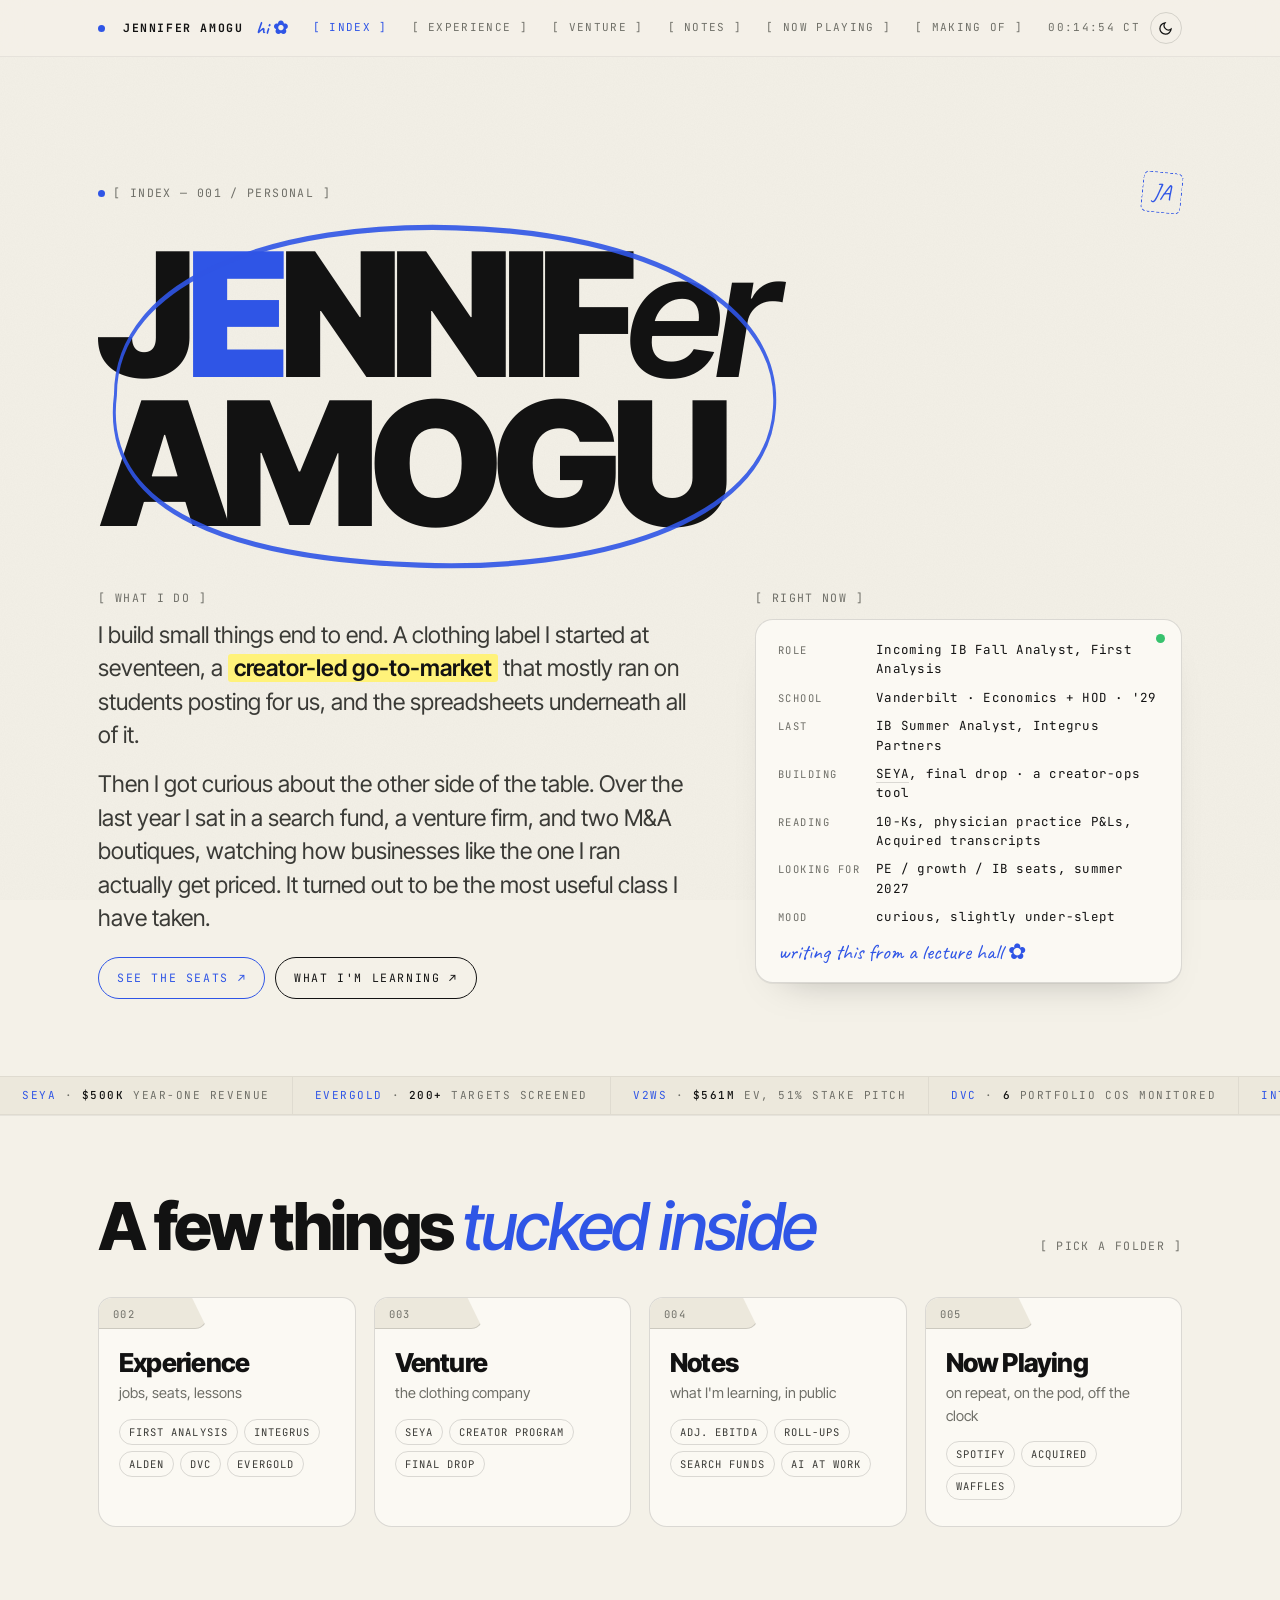
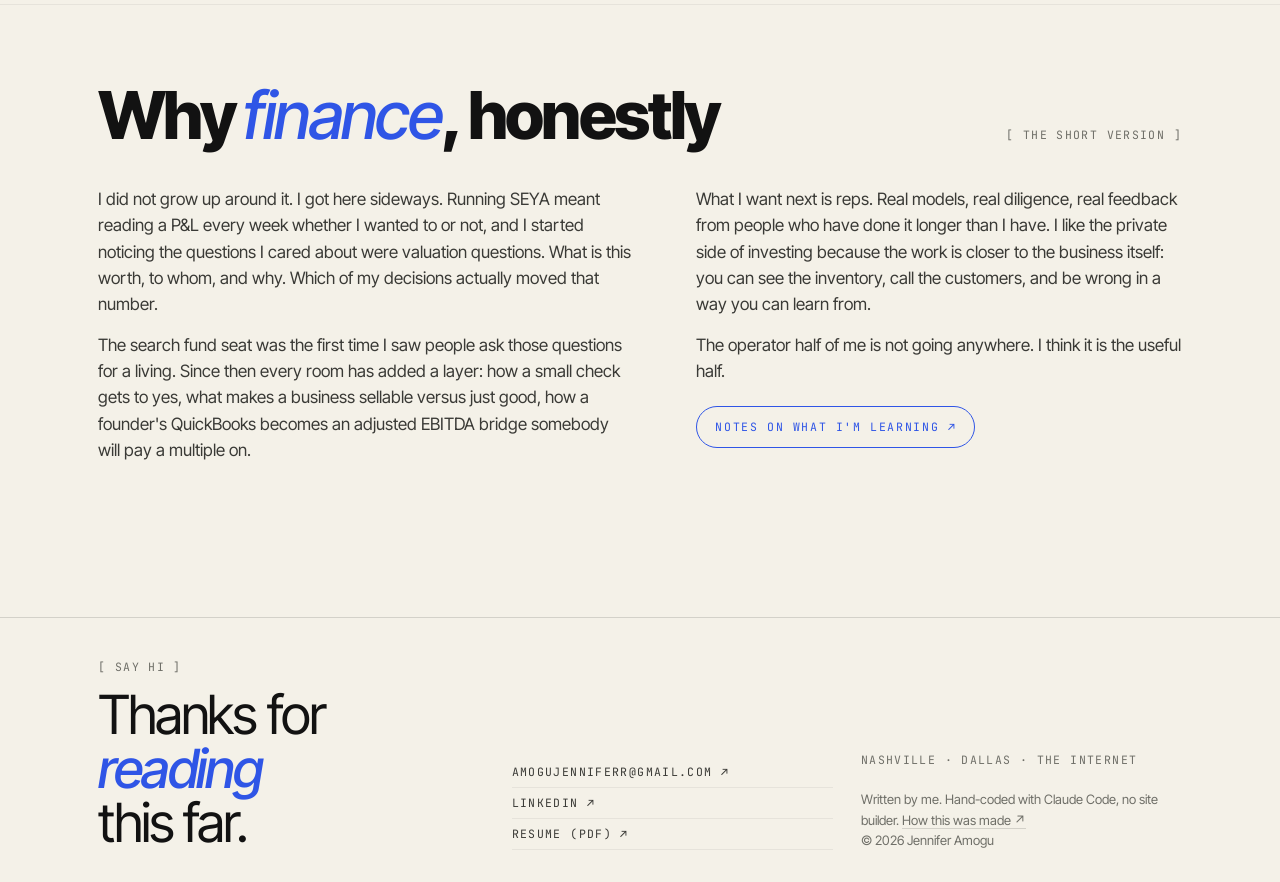
==== index.html @ cdc32b00 "v2: hand-coded rebuild of amogujennifer.com Replaces the Lovable build. Six pages, dark mode, timeli" ====
<!DOCTYPE html><html lang="en"><head>
<title>Jennifer Amogu</title>
<meta name="description" content="Jennifer Amogu. Econ at Vanderbilt, class of 2029. Co-founded a clothing brand at 17, then spent a year in the rooms where companies get priced: a search fund, a VC, two M&A boutiques. Incoming IB fall analyst at First Analysis.">
<meta property="og:title" content="Jennifer Amogu">
<meta property="og:description" content="Operator first, investor in training. Vanderbilt '29.">
<meta charset="utf-8">
<meta name="viewport" content="width=device-width, initial-scale=1">
<link rel="icon" href="data:image/svg+xml,<svg xmlns='http://www.w3.org/2000/svg' viewBox='0 0 64 64'><rect width='64' height='64' rx='14' fill='%232f55e6'/><text x='50%' y='58%' dominant-baseline='middle' text-anchor='middle' font-family='Inter Tight,Arial' font-weight='800' font-size='30' fill='%23f4f1e8'>JA</text></svg>">
<meta name="author" content="Jennifer Amogu">
<meta property="og:type" content="website">
<meta property="og:image" content="https://amogujennifer.com/assets/img/og.jpg">
<meta name="twitter:card" content="summary_large_image">
<link rel="stylesheet" href="/styles.css">
<script>try{var t=localStorage.getItem('ja-theme');if(t)document.documentElement.setAttribute('data-theme',t);}catch(e){}</script>
</head><body>
<header class="nav"><div class="wrap">
  <a class="brand" href="/"><span class="dot"></span>Jennifer Amogu <span class="hand">hi ✿</span></a>
  <nav class="links">
    <a href="/">[ index ]</a>
    <a href="/experience.html">[ experience ]</a>
    <a href="/venture.html">[ venture ]</a>
    <a href="/notes.html">[ notes ]</a>
    <a href="/now.html">[ now playing ]</a>
    <a href="/colophon.html">[ making of ]</a>
  </nav>
  <div class="nav-right">
    <span class="clock" aria-live="off">00:00:00 CT</span>
    <button class="theme" aria-label="Toggle dark mode" title="Toggle dark mode"><svg viewBox="0 0 24 24" fill="none" stroke="currentColor" stroke-width="2" stroke-linecap="round"><path d="M21 12.8A9 9 0 1 1 11.2 3a7 7 0 0 0 9.8 9.8z"/></svg></button>
  </div>
</div></header>
<main>
<section class="hero"><div class="wrap">
  <div class="index">
    <span class="mono"><span class="dot"></span>[ index — 001 / personal ]</span>
    <span class="stamp">JA</span>
  </div>
  <h1 class="name">
    J<span class="blue">E</span>NNIF<em>er</em><br>AMOGU
    <svg viewBox="0 0 1000 300" preserveAspectRatio="none" aria-hidden="true"><path d="M60,150 C60,60 280,18 520,22 C780,26 960,80 950,160 C940,250 700,285 470,280 C220,275 40,240 60,150 Z"/></svg>
  </h1>

  <div class="lede">
    <div>
      <span class="mono label">[ what I do ]</span>
      <p>I build small things end to end. A clothing label I started at seventeen, a <mark>creator-led go-to-market</mark> that mostly ran on students posting for us, and the spreadsheets underneath all of it.</p>
      <p>Then I got curious about the other side of the table. Over the last year I sat in a search fund, a venture firm, and two M&A boutiques, watching how businesses like the one I ran actually get priced. It turned out to be the most useful class I have taken.</p>
      <div class="row">
        <a class="btn b" href="/experience.html">See the seats ↗</a>
        <a class="btn" href="/notes.html">What I'm learning ↗</a>
      </div>
    </div>
    <div>
      <span class="mono label">[ right now ]</span>
      <div class="status">
        <dl>
          <dt>role</dt><dd>Incoming IB Fall Analyst, First Analysis</dd>
          <dt>school</dt><dd>Vanderbilt · Economics + HOD · '29</dd>
          <dt>last</dt><dd>IB Summer Analyst, Integrus Partners</dd>
          <dt>building</dt><dd><a href="/venture.html">SEYA</a>, final drop · a creator-ops tool</dd>
          <dt>reading</dt><dd>10-Ks, physician practice P&amp;Ls, Acquired transcripts</dd>
          <dt>looking for</dt><dd>PE / growth / IB seats, summer 2027</dd>
          <dt>mood</dt><dd>curious, slightly under-slept</dd>
        </dl>
        <span class="hand">writing this from a lecture hall ✿</span>
      </div>
    </div>
  </div>
</div></section>

<div class="ticker" aria-hidden="true"><div class="ticker__track">
  <span><i>SEYA</i> · <b>$500K</b> year-one revenue</span>
  <span><i>EverGold</i> · <b>200+</b> targets screened</span>
  <span><i>V2WS</i> · <b>$561M</b> EV, 51% stake pitch</span>
  <span><i>DVC</i> · <b>6</b> portfolio cos monitored</span>
  <span><i>Integrus</i> · adj. <b>EBITDA</b> bridge, physician practice</span>
  <span><i>Alden</i> · <b>30–40</b> buyers mapped</span>
  <span><i>Vanderbilt</i> · <b>3.9</b> GPA</span>
  <span><i>Wall Street Prep</i> · DCF / LBO / M&amp;A / Comps</span>
  <span><i>AI workflows</i> · <b>15 hrs</b> a week back</span>
</div></div>

<section class="block"><div class="wrap">
  <div class="block__head rv">
    <h2 class="h2">A few things <em>tucked inside</em></h2>
    <span class="mono">[ pick a folder ]</span>
  </div>
  <div class="folders">
    <a class="folder rv" href="/experience.html"><span class="num">002</span><h3>Experience</h3><div class="sub">jobs, seats, lessons</div><ul><li>First Analysis</li><li>Integrus</li><li>Alden</li><li>DVC</li><li>EverGold</li></ul></a>
    <a class="folder rv" href="/venture.html"><span class="num">003</span><h3>Venture</h3><div class="sub">the clothing company</div><ul><li>SEYA</li><li>creator program</li><li>final drop</li></ul></a>
    <a class="folder rv" href="/notes.html"><span class="num">004</span><h3>Notes</h3><div class="sub">what I'm learning, in public</div><ul><li>adj. EBITDA</li><li>roll-ups</li><li>search funds</li><li>AI at work</li></ul></a>
    <a class="folder rv" href="/now.html"><span class="num">005</span><h3>Now Playing</h3><div class="sub">on repeat, on the pod, off the clock</div><ul><li>Spotify</li><li>Acquired</li><li>waffles</li></ul></a>
  </div>
</div></section>

<section class="block"><div class="wrap">
  <div class="block__head rv">
    <h2 class="h2">Why <em>finance</em>, honestly</h2>
    <span class="mono">[ the short version ]</span>
  </div>
  <div class="split rv">
    <div>
      <p>I did not grow up around it. I got here sideways. Running SEYA meant reading a P&amp;L every week whether I wanted to or not, and I started noticing the questions I cared about were valuation questions. What is this worth, to whom, and why. Which of my decisions actually moved that number.</p>
      <p>The search fund seat was the first time I saw people ask those questions for a living. Since then every room has added a layer: how a small check gets to yes, what makes a business sellable versus just good, how a founder's QuickBooks becomes an adjusted EBITDA bridge somebody will pay a multiple on.</p>
    </div>
    <div>
      <p>What I want next is reps. Real models, real diligence, real feedback from people who have done it longer than I have. I like the private side of investing because the work is closer to the business itself: you can see the inventory, call the customers, and be wrong in a way you can learn from.</p>
      <p>The operator half of me is not going anywhere. I think it is the useful half.</p>
      <div class="row"><a class="btn b" href="/notes.html">Notes on what I'm learning ↗</a></div>
    </div>
  </div>
</div></section>
</main>
<footer><div class="wrap">
  <div>
    <span class="mono label">[ say hi ]</span>
    <div class="foot-big">Thanks for <em>reading</em><br>this far.</div>
  </div>
  <div class="foot-links">
    <a href="mailto:amogujenniferr@gmail.com">amogujenniferr@gmail.com ↗</a>
    <a href="https://www.linkedin.com/in/amogujennifer/" target="_blank" rel="noopener">LinkedIn ↗</a>
    <a href="/assets/Jennifer-Amogu-Resume.pdf" target="_blank" rel="noopener">Resume (PDF) ↗</a>
  </div>
  <div class="foot-note">
    <span class="mono">Nashville · Dallas · the internet</span><br><br>
    Written by me. Hand-coded with Claude Code, no site builder. <a href="/colophon.html" style="border-bottom:1px solid var(--line)">How this was made ↗</a><br>
    © <span id="yr">2026</span> Jennifer Amogu
  </div>
</div></footer>
<script src="/main.js"></script>
</body></html>
---- styles.css ----
/* amogujennifer.com — hand-built, no framework */
@import url('https://fonts.googleapis.com/css2?family=Inter+Tight:ital,wght@0,400;0,500;0,600;0,700;0,800;0,900;1,400;1,600&family=JetBrains+Mono:wght@400;500;700&family=Caveat:wght@500;700&display=swap');

:root{
  --bg:#f4f1e8; --bg-2:#ece8dc; --card:#fbf9f3;
  --ink:#121212; --ink-2:#3a3a36; --muted:#6f6f68;
  --line:rgba(18,18,18,.14); --line-2:rgba(18,18,18,.06);
  --blue:#2f55e6; --blue-soft:rgba(47,85,230,.12);
  --hl:#fff27a; --pink:#f6b8c8; --yellow:#f3c34a;
  --sans:"Inter Tight",ui-sans-serif,system-ui,sans-serif;
  --mono:"JetBrains Mono",ui-monospace,SFMono-Regular,Menlo,monospace;
  --hand:"Caveat","Shadows Into Light",cursive;
  --r:18px; --max:1180px; --gutter:clamp(18px,4vw,48px);
}
:root[data-theme="dark"]{
  --bg:#0e0e10; --bg-2:#141417; --card:#17171b;
  --ink:#f1eee5; --ink-2:#cfcbc0; --muted:#8f8f88;
  --line:rgba(241,238,229,.16); --line-2:rgba(241,238,229,.07);
  --blue:#7a93ff; --blue-soft:rgba(122,147,255,.16);
  --hl:#5b5320;
}
*{box-sizing:border-box}
html{scroll-behavior:smooth}
body{margin:0;background:var(--bg);color:var(--ink);font-family:var(--sans);font-size:17px;line-height:1.55;-webkit-font-smoothing:antialiased;transition:background .35s,color .35s}
::selection{background:var(--hl);color:#121212}
a{color:inherit;text-decoration:none}
img{max-width:100%;display:block}
h1,h2,h3{margin:0;font-weight:800;letter-spacing:-.03em;line-height:1}
p{margin:0}
.mono{font-family:var(--mono);font-size:11.5px;letter-spacing:.12em;text-transform:uppercase;color:var(--muted)}
.hand{font-family:var(--hand);font-size:1.5rem;color:var(--blue);letter-spacing:0;text-transform:none;line-height:1}
.dot{display:inline-block;width:7px;height:7px;border-radius:50%;background:var(--blue);margin-right:8px;vertical-align:middle}
.wrap{max-width:var(--max);margin:0 auto;padding-inline:var(--gutter)}

/* grain */
body::before{content:"";position:fixed;inset:0;pointer-events:none;z-index:0;opacity:.35;mix-blend-mode:multiply;
  background-image:url("data:image/svg+xml;utf8,<svg xmlns='http://www.w3.org/2000/svg' width='160' height='160'><filter id='n'><feTurbulence type='fractalNoise' baseFrequency='.9' numOctaves='2' stitchTiles='stitch'/><feColorMatrix values='0 0 0 0 0 0 0 0 0 0 0 0 0 0 0 0 0 0 .06 0'/></filter><rect width='100%' height='100%' filter='url(%23n)'/></svg>")}
:root[data-theme="dark"] body::before{mix-blend-mode:screen;opacity:.25}
main,header,footer{position:relative;z-index:1}

/* nav */
.nav{position:sticky;top:0;z-index:50;background:color-mix(in srgb,var(--bg) 82%,transparent);backdrop-filter:blur(10px);border-bottom:1px solid var(--line-2)}
.nav .wrap{display:flex;align-items:center;justify-content:space-between;height:56px;gap:12px}
.brand{white-space:nowrap;display:flex;align-items:center;gap:10px;font-family:var(--mono);font-size:11.5px;font-weight:700;letter-spacing:.14em;text-transform:uppercase}
.brand .hand{font-size:1.15rem;margin-left:2px}
.links{display:flex;gap:4px;flex-wrap:wrap;justify-content:center}
.links a{font-family:var(--mono);font-size:11px;letter-spacing:.12em;text-transform:uppercase;color:var(--muted);padding:8px 10px;border-radius:8px;transition:color .2s,background .2s}
.links a:hover{color:var(--ink);background:var(--line-2)}
.links a[aria-current="page"]{color:var(--blue)}
.nav-right{display:flex;align-items:center;gap:10px}
.clock{font-family:var(--mono);font-size:11px;letter-spacing:.12em;color:var(--muted);white-space:nowrap}
.theme{appearance:none;border:1px solid var(--line);background:transparent;color:var(--ink);width:32px;height:32px;border-radius:50%;cursor:pointer;display:grid;place-items:center;transition:transform .3s,background .2s}
.theme:hover{background:var(--line-2);transform:rotate(-20deg)}
.theme svg{width:15px;height:15px}
@media(max-width:760px){.clock{display:none}.links a{padding:8px 7px;font-size:10px}}
@media(max-width:560px){.nav .wrap{height:auto;flex-wrap:wrap;padding-block:8px}.links{order:3;width:100%;justify-content:flex-start}}

/* ticker */
.ticker{border-block:1px solid var(--line-2);overflow:hidden;background:var(--bg-2);white-space:nowrap}
.ticker__track{display:inline-flex;gap:0;animation:tick 48s linear infinite;will-change:transform}
.ticker:hover .ticker__track{animation-play-state:paused}
.ticker span{font-family:var(--mono);font-size:11px;letter-spacing:.14em;text-transform:uppercase;color:var(--muted);padding:10px 22px;border-right:1px solid var(--line-2)}
.ticker b{color:var(--ink);font-weight:500}
.ticker i{font-style:normal;color:var(--blue)}
@keyframes tick{to{transform:translateX(-50%)}}

/* hero */
.hero{padding-block:clamp(56px,9vw,120px) clamp(40px,6vw,80px)}
.hero .index{display:flex;align-items:center;justify-content:space-between;margin-bottom:28px}
.stamp{font-family:var(--hand);font-size:1.4rem;color:var(--blue);border:1.5px dashed var(--blue);border-radius:6px;padding:2px 10px;transform:rotate(6deg);display:inline-block}
.name{font-size:clamp(66px,13.5vw,176px);font-weight:900;letter-spacing:-.055em;line-height:.86;text-transform:uppercase;position:relative;display:inline-block}
.name em{font-style:italic;font-weight:600;letter-spacing:-.04em;text-transform:none}
.name .blue{color:var(--blue)}
.name svg{position:absolute;inset:-14% -6% -18% -4%;width:110%;height:132%;pointer-events:none;overflow:visible}
.name svg path{fill:none;stroke:var(--blue);stroke-width:4;stroke-linecap:round;stroke-dasharray:2400;stroke-dashoffset:2400;animation:draw 1.6s cubic-bezier(.6,0,.2,1) .35s forwards;opacity:.9}
@keyframes draw{to{stroke-dashoffset:0}}
.lede{margin-top:clamp(28px,4vw,52px);display:grid;grid-template-columns:1.25fr .9fr;gap:clamp(28px,5vw,72px);align-items:start}
.lede p{font-size:clamp(18px,2vw,23px);line-height:1.45;color:var(--ink-2);max-width:60ch}
.lede p+p{margin-top:16px}
mark{background:var(--hl);color:#121212;padding:0 .25em;border-radius:3px;font-weight:600}
:root[data-theme="dark"] mark{color:var(--ink)}
.label{display:block;margin-bottom:12px}
@media(max-width:820px){.lede{grid-template-columns:1fr}}

/* status card */
.status{background:var(--card);border:1px solid var(--line);border-radius:var(--r);padding:20px 22px;box-shadow:0 1px 0 var(--line-2),0 20px 40px -30px rgba(0,0,0,.35);position:relative}
.status::before{content:"";position:absolute;top:14px;right:16px;width:9px;height:9px;border-radius:50%;background:#37c26d;box-shadow:0 0 0 0 rgba(55,194,109,.6);animation:pulse 2.2s infinite}
@keyframes pulse{70%{box-shadow:0 0 0 10px rgba(55,194,109,0)}100%{box-shadow:0 0 0 0 rgba(55,194,109,0)}}
.status dl{margin:0;display:grid;grid-template-columns:auto 1fr;gap:9px 16px;font-family:var(--mono);font-size:12.5px;letter-spacing:.02em}
.status dt{color:var(--muted);text-transform:uppercase;font-size:10.5px;letter-spacing:.14em;padding-top:2px}
.status dd{margin:0;color:var(--ink)}
.status dd a{border-bottom:1px solid var(--line);transition:border-color .2s}
.status dd a:hover{border-color:var(--blue);color:var(--blue)}
.status .hand{display:block;margin-top:14px;font-size:1.35rem;color:var(--blue)}

/* sections */
section.block{padding-block:clamp(40px,6vw,84px);border-top:1px solid var(--line-2)}
.block__head{display:flex;align-items:baseline;justify-content:space-between;gap:20px;margin-bottom:clamp(22px,3vw,40px);flex-wrap:wrap}
.h2{font-size:clamp(34px,5.4vw,66px);letter-spacing:-.04em}
.h2 em{font-style:italic;font-weight:500;color:var(--blue)}

/* folders */
.folders{display:grid;grid-template-columns:repeat(auto-fit,minmax(230px,1fr));gap:18px}
.folder{position:relative;display:block;background:var(--card);border:1px solid var(--line);border-radius:14px 14px var(--r) var(--r);padding:44px 20px 20px;min-height:230px;transition:transform .35s cubic-bezier(.2,.8,.2,1),box-shadow .35s,border-color .25s;overflow:hidden}
.folder::before{content:"";position:absolute;top:0;left:0;height:30px;width:42%;background:var(--bg-2);border-bottom:1px solid var(--line);border-right:1px solid var(--line);border-radius:12px 12px 12px 0;clip-path:polygon(0 0,86% 0,100% 100%,0 100%)}
.folder::after{content:"[ open ↗ ]";position:absolute;right:16px;bottom:16px;font-family:var(--mono);font-size:10.5px;letter-spacing:.14em;text-transform:uppercase;color:var(--blue);opacity:0;transform:translateY(6px);transition:.3s}
.folder:hover{transform:translateY(-6px) rotate(-.6deg);box-shadow:0 30px 50px -30px rgba(0,0,0,.45);border-color:var(--blue)}
.folder:hover::after{opacity:1;transform:none}
.folder h3{font-size:26px;letter-spacing:-.03em;margin:8px 0 6px}
.folder .sub{color:var(--muted);font-size:14.5px}
.folder ul{list-style:none;padding:0;margin:14px 0 0;display:flex;flex-wrap:wrap;gap:6px}
.folder li{font-family:var(--mono);font-size:10.5px;letter-spacing:.1em;text-transform:uppercase;border:1px solid var(--line);border-radius:999px;padding:4px 9px;color:var(--ink-2)}
.folder .num{position:absolute;top:8px;left:14px;font-family:var(--mono);font-size:10.5px;letter-spacing:.14em;color:var(--muted)}

/* page heads */
.page-head{padding-block:clamp(48px,7vw,96px) clamp(28px,4vw,56px)}
.page-head .h1{font-size:clamp(56px,10vw,132px);letter-spacing:-.05em;line-height:.9}
.page-head .h1 em{font-style:italic;font-weight:500;color:var(--blue)}
.page-head .intro{margin-top:24px;font-size:clamp(17px,1.7vw,21px);color:var(--ink-2);max-width:66ch;line-height:1.5}

/* timeline */
.tl{display:grid;grid-template-columns:150px 1fr;gap:0 clamp(20px,4vw,56px)}
.tl__year{font-family:var(--mono);font-size:11px;letter-spacing:.14em;text-transform:uppercase;color:var(--muted);padding-top:6px;position:sticky;top:72px;align-self:start;height:fit-content}
.tl__year b{display:block;font-size:30px;font-family:var(--sans);letter-spacing:-.04em;color:var(--ink);font-weight:800;line-height:1;margin-bottom:6px}
.seat{border-top:1px solid var(--line);padding:30px 0 36px;display:grid;grid-template-columns:1.5fr .8fr;gap:24px clamp(24px,4vw,56px)}
.seat:last-child{border-bottom:1px solid var(--line)}
.seat__k{font-family:var(--mono);font-size:10.5px;letter-spacing:.14em;text-transform:uppercase;color:var(--muted);margin-bottom:10px;display:flex;gap:14px;align-items:center}
.seat__k i{font-style:normal;color:var(--blue)}
.seat h3{font-size:clamp(26px,3vw,38px);letter-spacing:-.035em}
.seat .role{color:var(--muted);font-size:15px;margin:6px 0 16px}
.seat p{color:var(--ink-2);font-size:16.5px;max-width:58ch}
.seat p+p{margin-top:12px}
.seat .pull{margin-top:18px;padding-left:16px;border-left:3px solid var(--blue);font-style:italic;color:var(--ink);font-size:17px;max-width:52ch}
.meta{display:grid;grid-template-columns:auto 1fr;gap:8px 14px;font-family:var(--mono);font-size:11.5px;letter-spacing:.06em;align-content:start;padding-top:6px}
.meta dt{color:var(--muted);text-transform:uppercase;font-size:10.5px;letter-spacing:.14em}
.meta dd{margin:0;color:var(--ink);text-transform:uppercase}
.meta dd.b{color:var(--blue)}
@media(max-width:820px){.tl{grid-template-columns:1fr}.tl__year{position:static;margin-top:28px}.seat{grid-template-columns:1fr}.meta{padding-top:0}}

/* stats */
.stats{display:grid;grid-template-columns:repeat(auto-fit,minmax(150px,1fr));gap:18px}
.stat{border-top:2px solid var(--ink);padding-top:12px}
.stat b{display:block;font-size:clamp(40px,5vw,60px);font-weight:800;letter-spacing:-.05em;line-height:1;font-variant-numeric:tabular-nums}
.stat span{display:block;margin-top:6px}

/* venture */
.split{display:grid;grid-template-columns:1.1fr 1fr;gap:clamp(28px,5vw,72px);align-items:start}
.split p{color:var(--ink-2);font-size:17px}
.split p+p{margin-top:14px}
@media(max-width:820px){.split{grid-template-columns:1fr}}
.gallery{display:grid;grid-template-columns:repeat(12,1fr);gap:14px;margin-top:clamp(24px,4vw,48px)}
.gallery figure{margin:0;position:relative;overflow:hidden;border-radius:14px;background:var(--bg-2)}
.gallery img{width:100%;height:100%;object-fit:cover;transition:transform .8s cubic-bezier(.2,.8,.2,1);aspect-ratio:3/2}
.gallery figure:hover img{transform:scale(1.04)}
.gallery figcaption{position:absolute;left:12px;bottom:10px;font-family:var(--mono);font-size:10.5px;letter-spacing:.12em;text-transform:uppercase;color:#fff;background:rgba(0,0,0,.45);padding:4px 8px;border-radius:6px;backdrop-filter:blur(4px)}
.g-a{grid-column:span 7}.g-b{grid-column:span 5}.g-c{grid-column:span 5}.g-d{grid-column:span 7}
.g-b img,.g-c img{aspect-ratio:4/3}
@media(max-width:700px){.gallery figure{grid-column:span 12}}
.lessons{display:grid;grid-template-columns:repeat(auto-fit,minmax(240px,1fr));gap:18px}
.lesson{background:var(--card);border:1px solid var(--line);border-radius:var(--r);padding:22px}
.lesson .mono{margin-bottom:12px;display:block}
.lesson h3{font-size:22px;letter-spacing:-.03em;margin-bottom:8px}
.lesson p{color:var(--ink-2);font-size:15.5px}
.callout{background:var(--ink);color:var(--bg);border-radius:var(--r);padding:clamp(24px,4vw,44px);display:grid;grid-template-columns:1fr 1.4fr;gap:24px;align-items:center}
:root[data-theme="dark"] .callout{background:var(--card);color:var(--ink);border:1px solid var(--line)}
.callout .mono{color:inherit;opacity:.6}
.callout h3{font-size:clamp(26px,3.4vw,40px);letter-spacing:-.035em}
.callout p{opacity:.85;font-size:16.5px}
@media(max-width:700px){.callout{grid-template-columns:1fr}}

/* notes */
.notes{display:grid;gap:0;border-top:1px solid var(--line)}
.note{display:grid;grid-template-columns:120px 1fr;gap:20px clamp(20px,4vw,56px);padding:34px 0;border-bottom:1px solid var(--line)}
.note .when{font-family:var(--mono);font-size:11px;letter-spacing:.14em;text-transform:uppercase;color:var(--muted);padding-top:8px}
.note h3{font-size:clamp(24px,3vw,34px);letter-spacing:-.035em;margin-bottom:12px;max-width:26ch}
.note p{color:var(--ink-2);font-size:16.5px;max-width:64ch}
.note p+p{margin-top:12px}
.note .tag{display:inline-block;margin-top:14px;font-family:var(--mono);font-size:10.5px;letter-spacing:.14em;text-transform:uppercase;color:var(--blue)}
@media(max-width:700px){.note{grid-template-columns:1fr;gap:8px}}
.shelf{display:grid;grid-template-columns:repeat(auto-fit,minmax(200px,1fr));gap:14px}
.shelf a{display:block;background:var(--card);border:1px solid var(--line);border-radius:14px;padding:16px 18px;transition:transform .3s,border-color .2s}
.shelf a:hover{transform:translateY(-3px);border-color:var(--blue)}
.shelf b{display:block;font-size:17px;letter-spacing:-.02em}
.shelf span{display:block;color:var(--muted);font-size:13.5px;margin-top:4px}

/* now */
.now{display:grid;grid-template-columns:1.2fr .8fr;gap:clamp(24px,4vw,56px);align-items:start}
.spot{border-radius:14px;overflow:hidden;border:1px solid var(--line);background:#111}
.spot iframe{display:block;width:100%;height:420px;border:0}
.pods{list-style:none;margin:0;padding:0}
.pods li{display:flex;align-items:center;gap:14px;padding:14px 0;border-top:1px solid var(--line)}
.pods li:last-child{border-bottom:1px solid var(--line)}
.pods .n{font-family:var(--mono);font-size:11px;color:var(--muted)}
.pods b{font-size:19px;letter-spacing:-.02em;flex:1;font-weight:700}
.pods a{font-family:var(--mono);font-size:10.5px;letter-spacing:.14em;text-transform:uppercase;color:var(--blue)}
.pods a:hover{text-decoration:underline}
.pods small{display:block;color:var(--muted);font-size:13px;font-weight:400}
@media(max-width:820px){.now{grid-template-columns:1fr}}
.chips{display:flex;flex-wrap:wrap;gap:8px}
.chips span{font-family:var(--mono);font-size:11px;letter-spacing:.1em;text-transform:uppercase;border:1px solid var(--line);border-radius:999px;padding:7px 12px;background:var(--card);transition:.2s;cursor:default}
.chips span:hover{border-color:var(--blue);color:var(--blue);transform:rotate(-1.5deg)}

/* colophon */
.prose{max-width:66ch}
.prose p{color:var(--ink-2);font-size:17.5px;line-height:1.6}
.prose p+p{margin-top:16px}
.prose h3{font-size:24px;letter-spacing:-.03em;margin:36px 0 12px}
.prose ul{padding-left:18px;color:var(--ink-2);margin:12px 0}
.prose li+li{margin-top:6px}
.kv{display:grid;grid-template-columns:repeat(auto-fit,minmax(180px,1fr));gap:14px;margin-top:32px}
.kv div{border-top:1px solid var(--line);padding-top:10px}
.kv b{display:block;font-size:15px;letter-spacing:-.01em;margin-top:4px}

/* footer */
footer{border-top:1px solid var(--line);margin-top:clamp(40px,6vw,90px);padding-block:40px 32px}
footer .wrap{display:grid;grid-template-columns:1.2fr 1fr 1fr;gap:28px;align-items:end}
.foot-big{font-size:clamp(30px,4.5vw,54px);letter-spacing:-.04em;line-height:1}
.foot-big em{font-style:italic;font-weight:500;color:var(--blue)}
.foot-links a{display:block;font-family:var(--mono);font-size:11.5px;letter-spacing:.12em;text-transform:uppercase;color:var(--ink-2);padding:6px 0;border-bottom:1px solid var(--line-2);transition:.2s}
.foot-links a:hover{color:var(--blue);padding-left:6px}
.foot-note{color:var(--muted);font-size:13px}
@media(max-width:760px){footer .wrap{grid-template-columns:1fr}}

/* reveal */
.rv{opacity:0;transform:translateY(18px);transition:opacity .7s ease,transform .7s cubic-bezier(.2,.8,.2,1)}
.rv.in{opacity:1;transform:none}
@media(prefers-reduced-motion:reduce){.rv{opacity:1;transform:none;transition:none}.name svg path{animation:none;stroke-dashoffset:0}.ticker__track{animation:none}}

/* misc */
.btn{display:inline-flex;align-items:center;gap:8px;font-family:var(--mono);font-size:11.5px;letter-spacing:.14em;text-transform:uppercase;border:1px solid var(--ink);border-radius:999px;padding:11px 18px;color:var(--ink);transition:.25s;background:transparent}
.btn:hover{background:var(--ink);color:var(--bg)}
.btn.b{border-color:var(--blue);color:var(--blue)}
.btn.b:hover{background:var(--blue);color:#fff}
.row{display:flex;gap:10px;flex-wrap:wrap;margin-top:22px}
.scribble{position:absolute;pointer-events:none;color:var(--blue);opacity:.7}
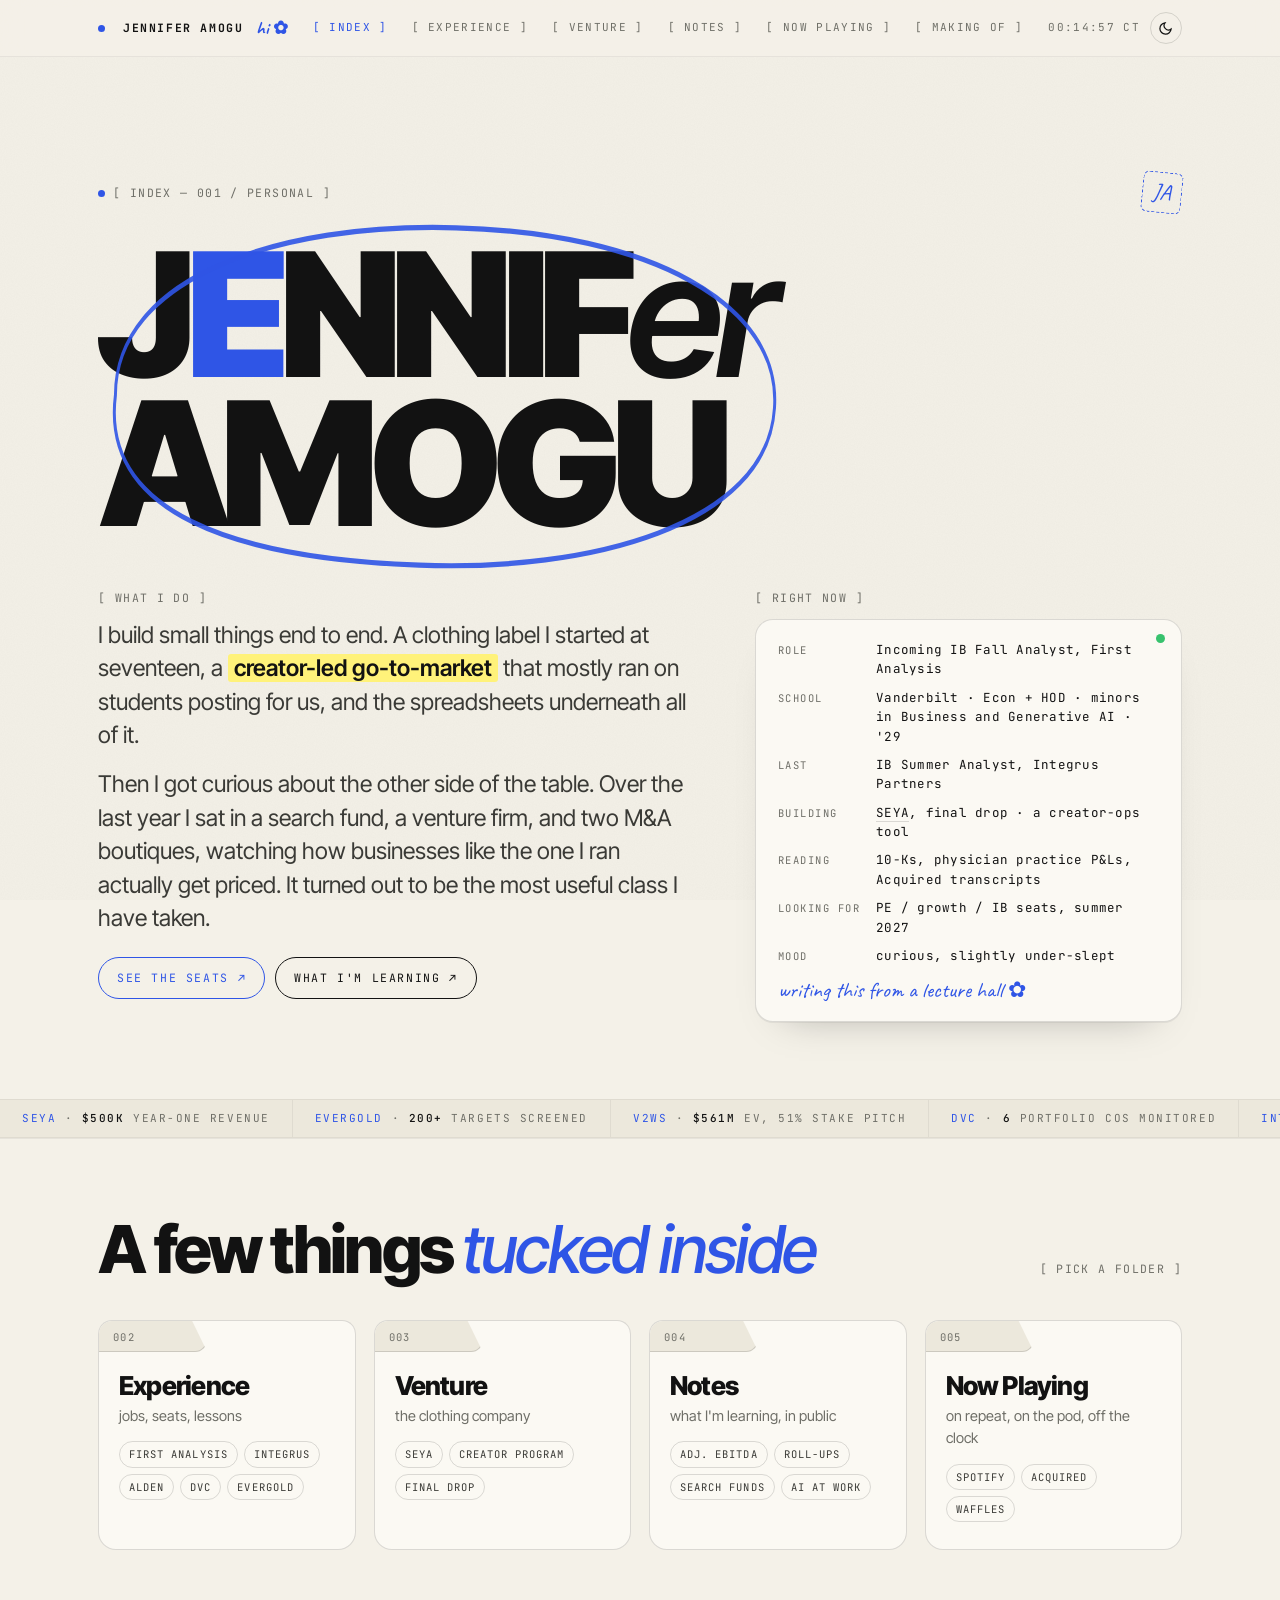
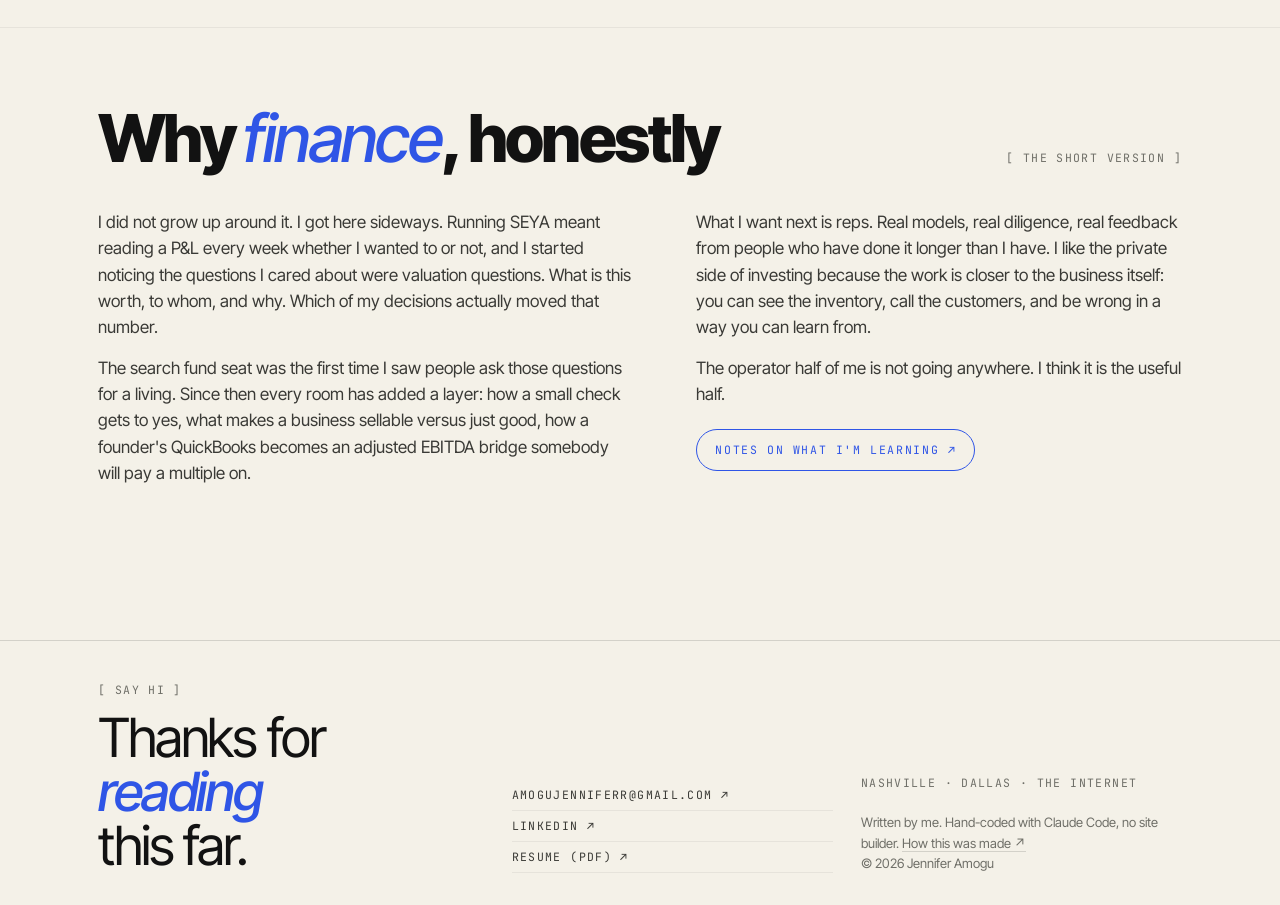
==== commit 4bf51b0a: "Add Business and Generative AI minors Co-Authored-By: Claude Fable 5.1 <noreply@anthropic.com>" ====
--- a/index.html
+++ b/index.html
@@ -54,7 +54,7 @@
       <div class="status">
         <dl>
           <dt>role</dt><dd>Incoming IB Fall Analyst, First Analysis</dd>
-          <dt>school</dt><dd>Vanderbilt · Economics + HOD · '29</dd>
+          <dt>school</dt><dd>Vanderbilt · Econ + HOD · minors in Business and Generative AI · '29</dd>
           <dt>last</dt><dd>IB Summer Analyst, Integrus Partners</dd>
           <dt>building</dt><dd><a href="/venture.html">SEYA</a>, final drop · a creator-ops tool</dd>
           <dt>reading</dt><dd>10-Ks, physician practice P&amp;Ls, Acquired transcripts</dd>
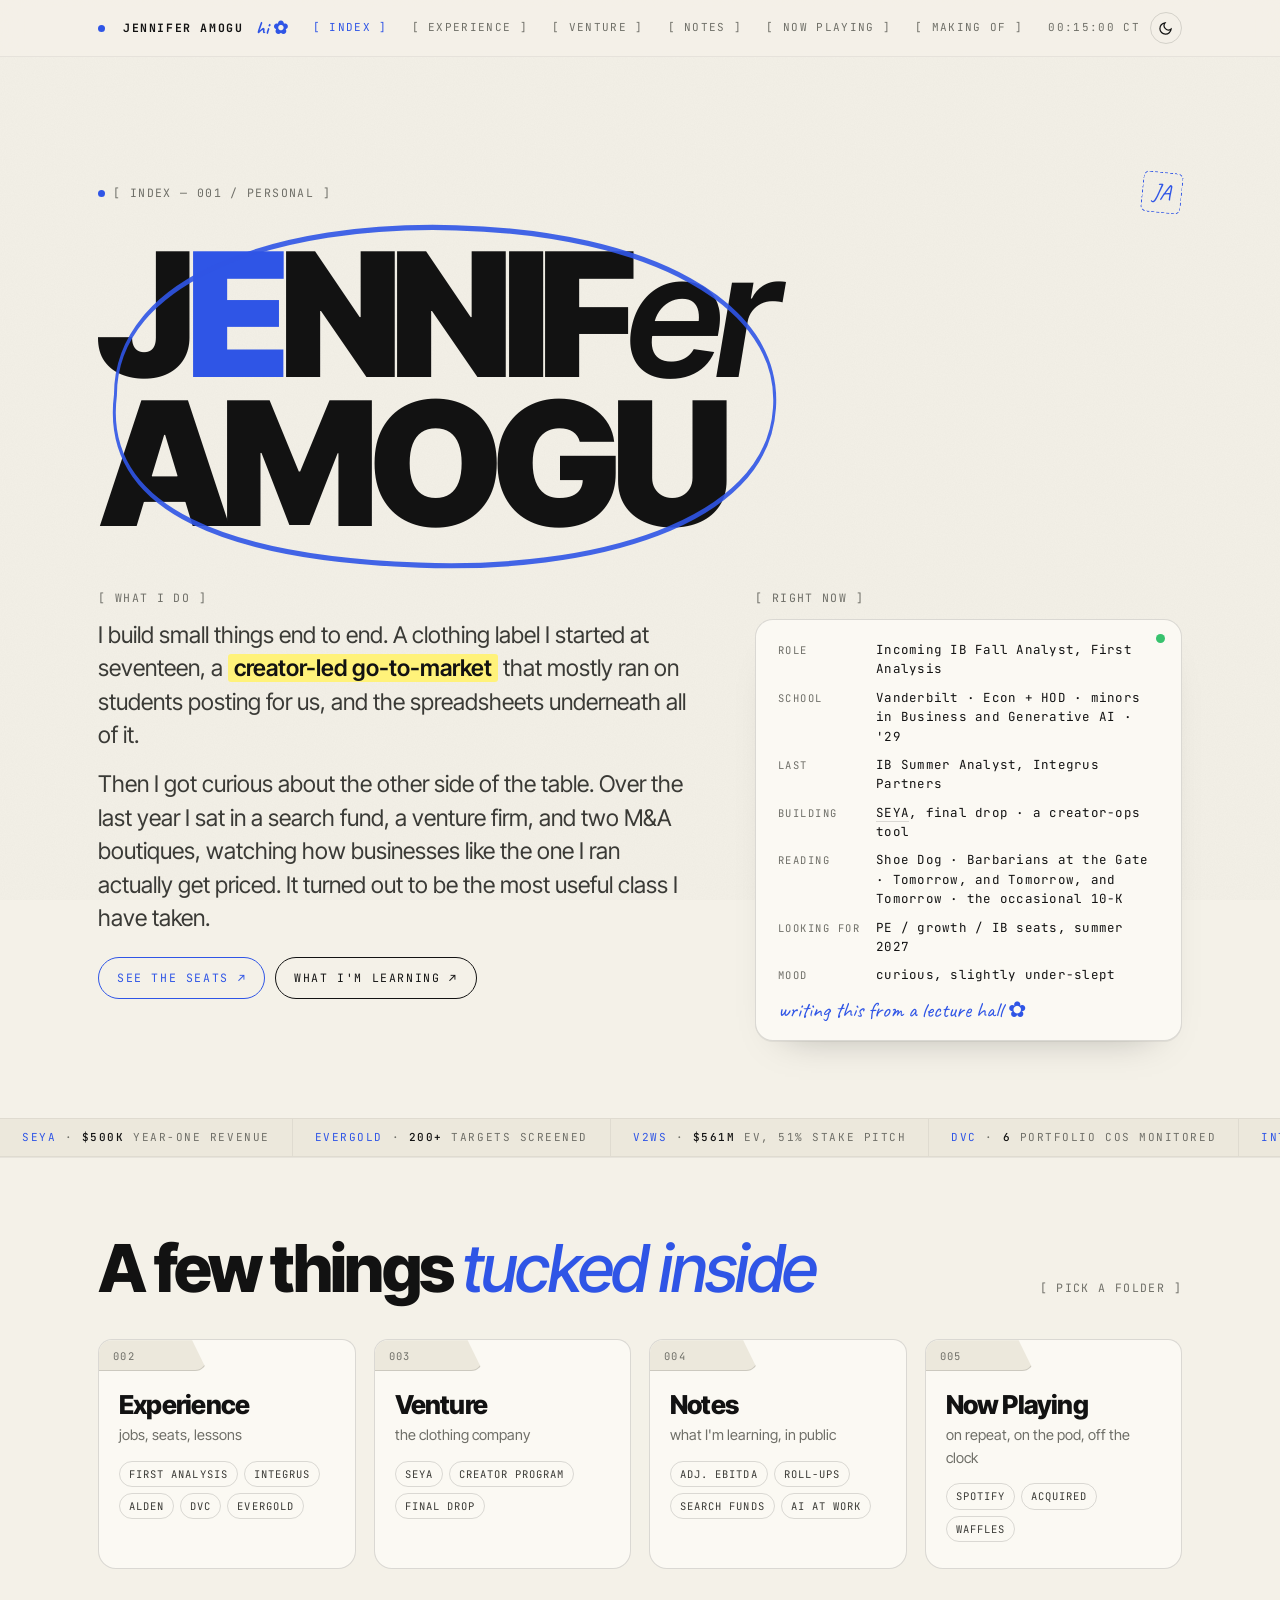
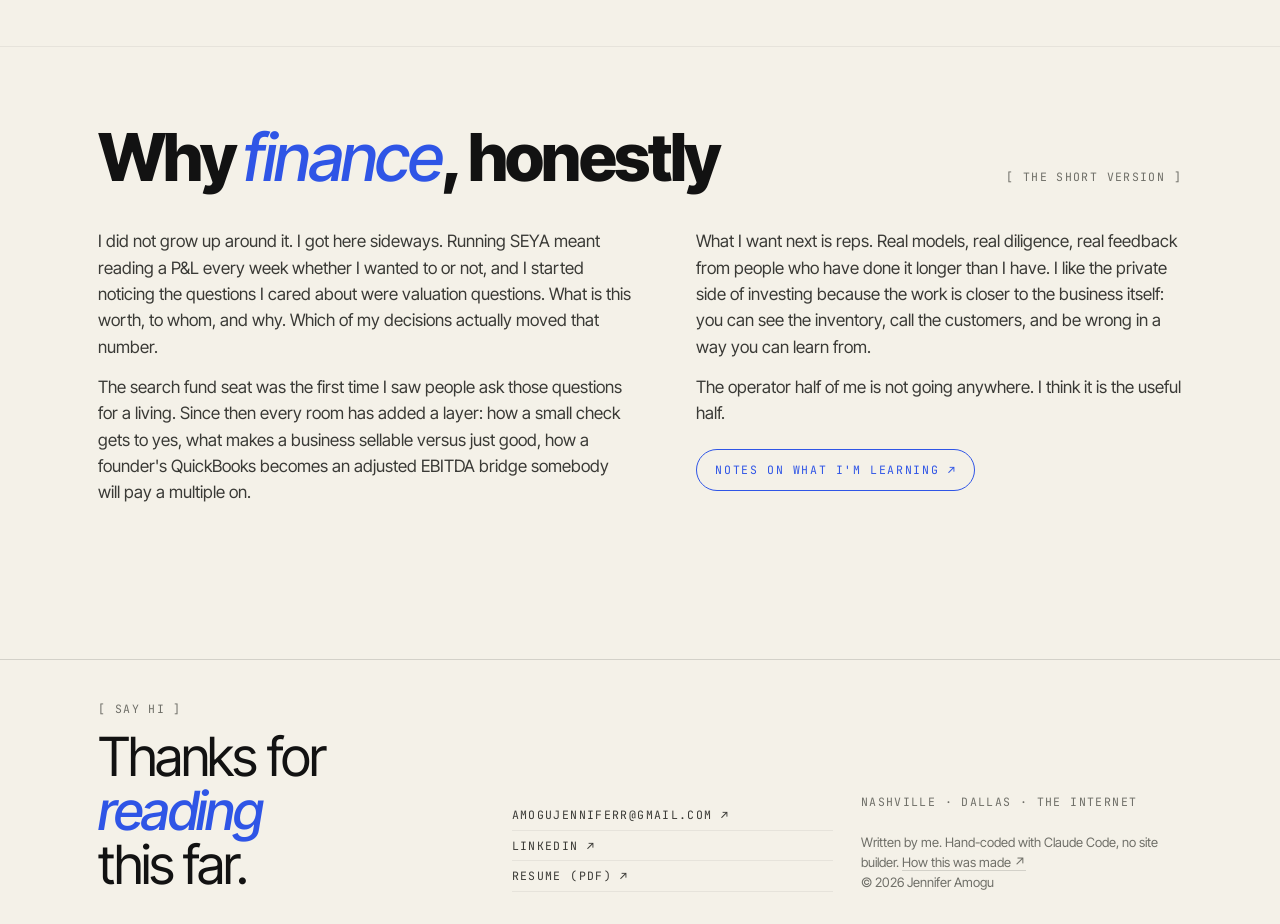
==== commit 9c524578: "Add books to reading line and shelf Co-Authored-By: Claude Fable 5.1 <noreply@anthropic.com>" ====
--- a/index.html
+++ b/index.html
@@ -57,7 +57,7 @@
           <dt>school</dt><dd>Vanderbilt · Econ + HOD · minors in Business and Generative AI · '29</dd>
           <dt>last</dt><dd>IB Summer Analyst, Integrus Partners</dd>
           <dt>building</dt><dd><a href="/venture.html">SEYA</a>, final drop · a creator-ops tool</dd>
-          <dt>reading</dt><dd>10-Ks, physician practice P&amp;Ls, Acquired transcripts</dd>
+          <dt>reading</dt><dd>Shoe Dog · Barbarians at the Gate · Tomorrow, and Tomorrow, and Tomorrow · the occasional 10-K</dd>
           <dt>looking for</dt><dd>PE / growth / IB seats, summer 2027</dd>
           <dt>mood</dt><dd>curious, slightly under-slept</dd>
         </dl>
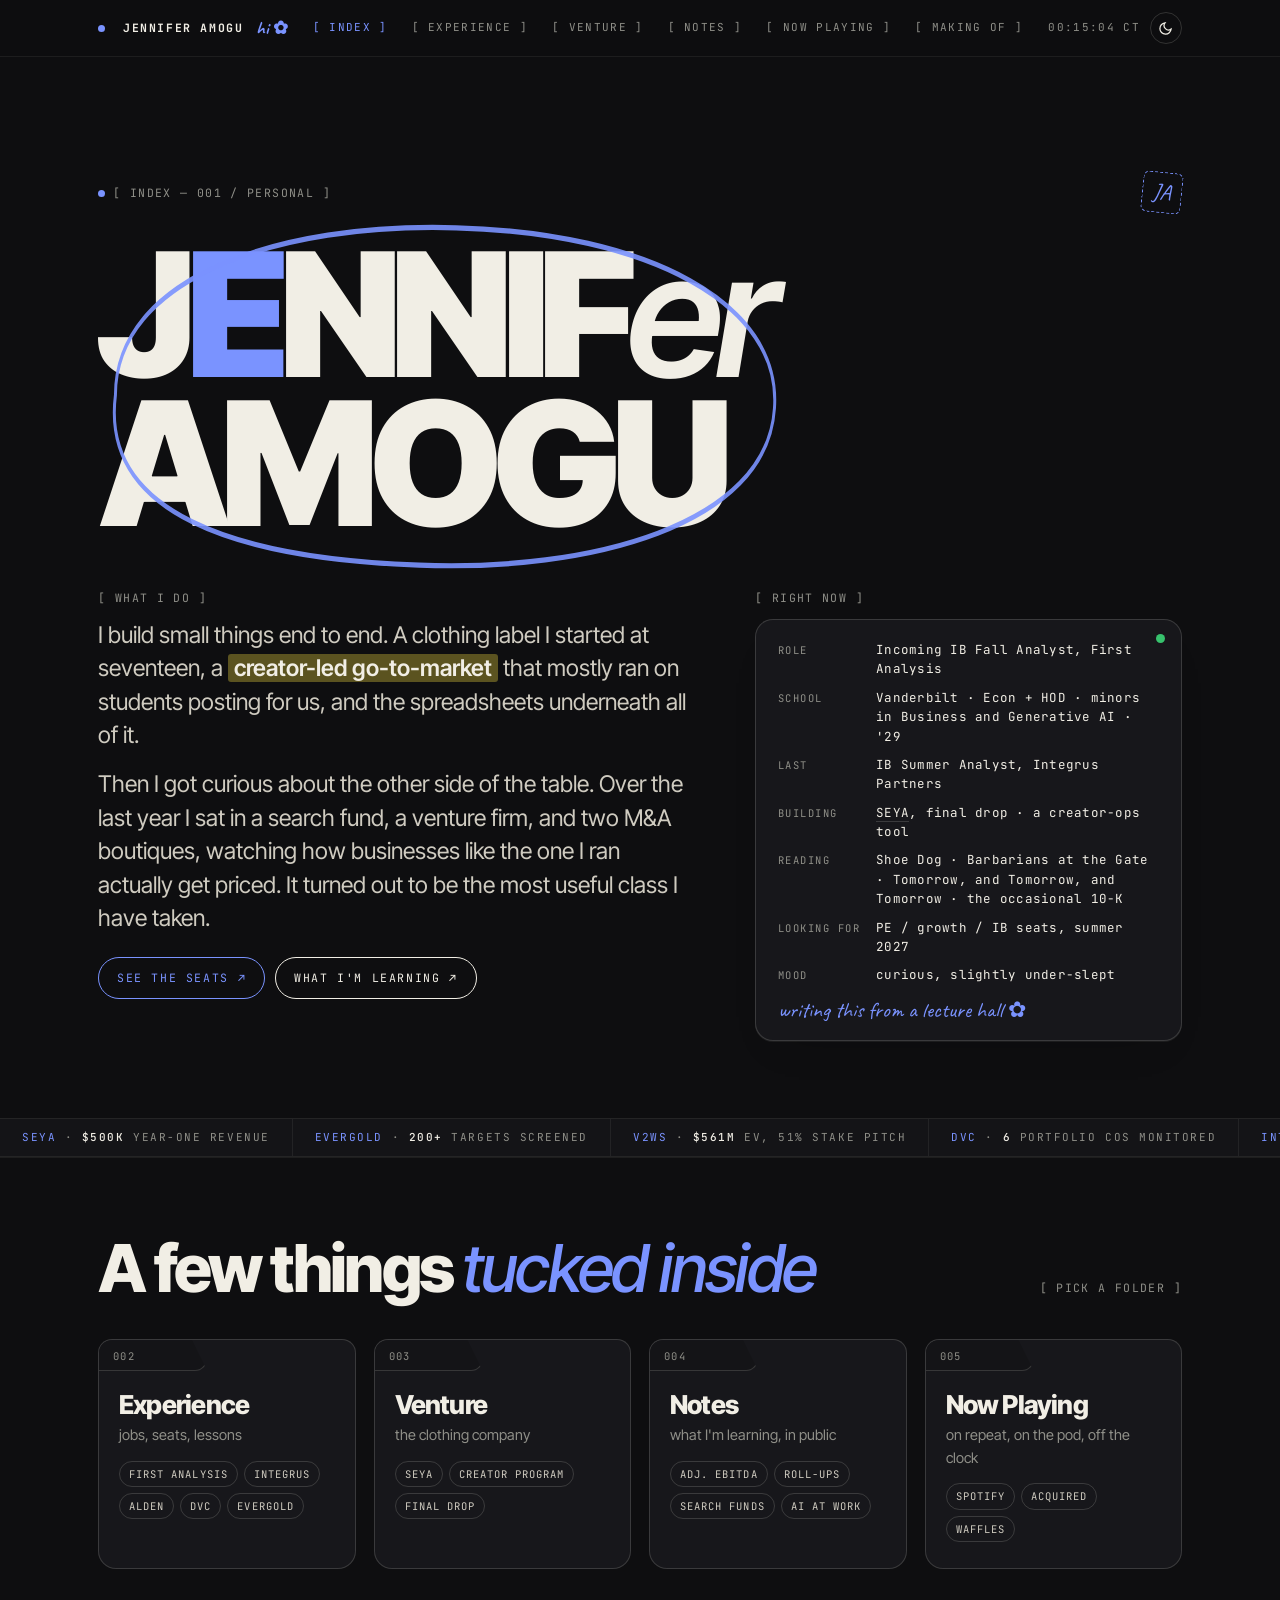
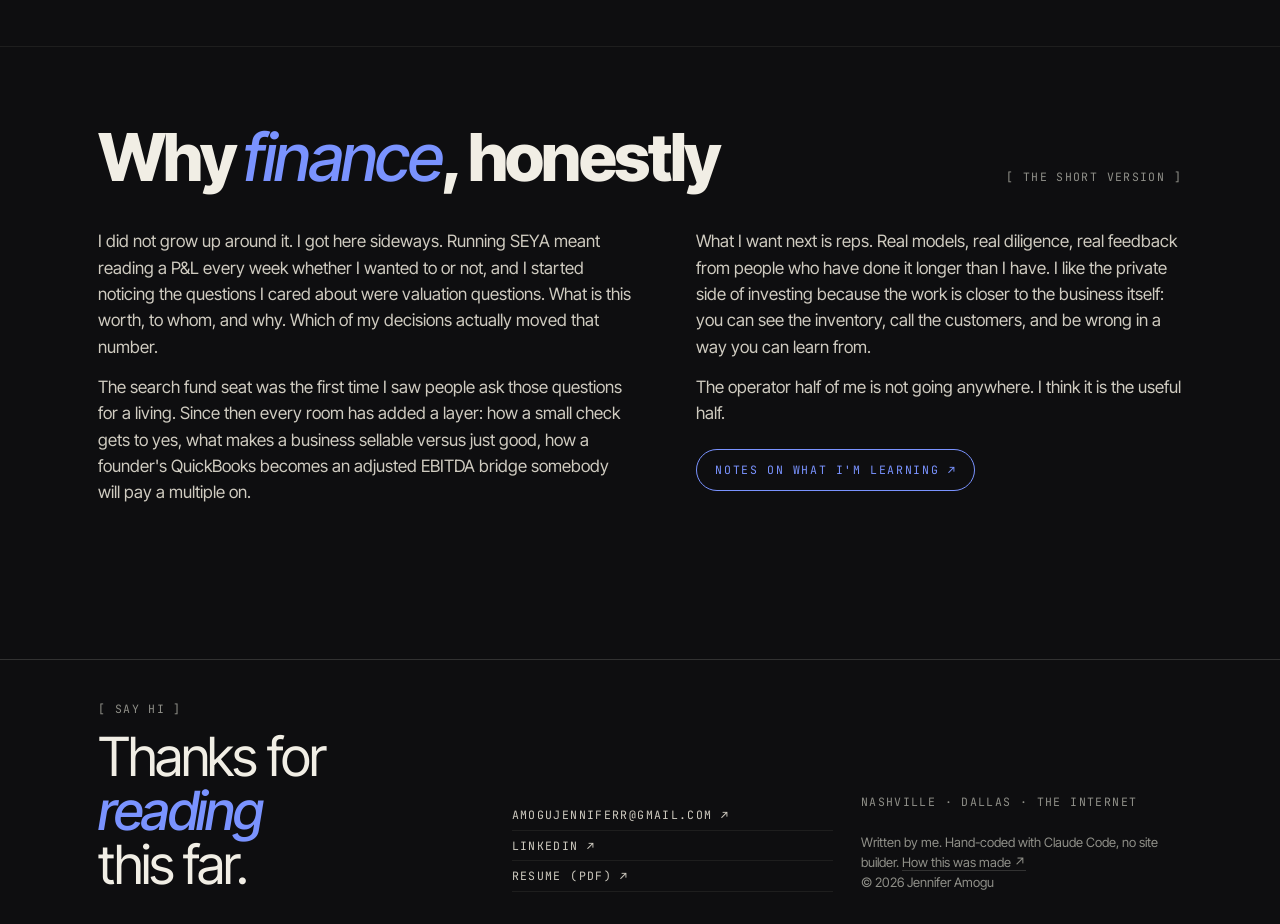
==== commit d4992e37: "Default to dark mode Co-Authored-By: Claude Fable 5.1 <noreply@anthropic.com>" ====
--- a/index.html
+++ b/index.html
@@ -11,7 +11,7 @@
 <meta property="og:image" content="https://amogujennifer.com/assets/img/og.jpg">
 <meta name="twitter:card" content="summary_large_image">
 <link rel="stylesheet" href="/styles.css">
-<script>try{var t=localStorage.getItem('ja-theme');if(t)document.documentElement.setAttribute('data-theme',t);}catch(e){}</script>
+<meta name="color-scheme" content="dark light"><meta name="theme-color" content="#0e0e10"><script>var t='dark';try{t=localStorage.getItem('ja-theme')||'dark';}catch(e){}document.documentElement.setAttribute('data-theme',t);</script>
 </head><body>
 <header class="nav"><div class="wrap">
   <a class="brand" href="/"><span class="dot"></span>Jennifer Amogu <span class="hand">hi ✿</span></a>
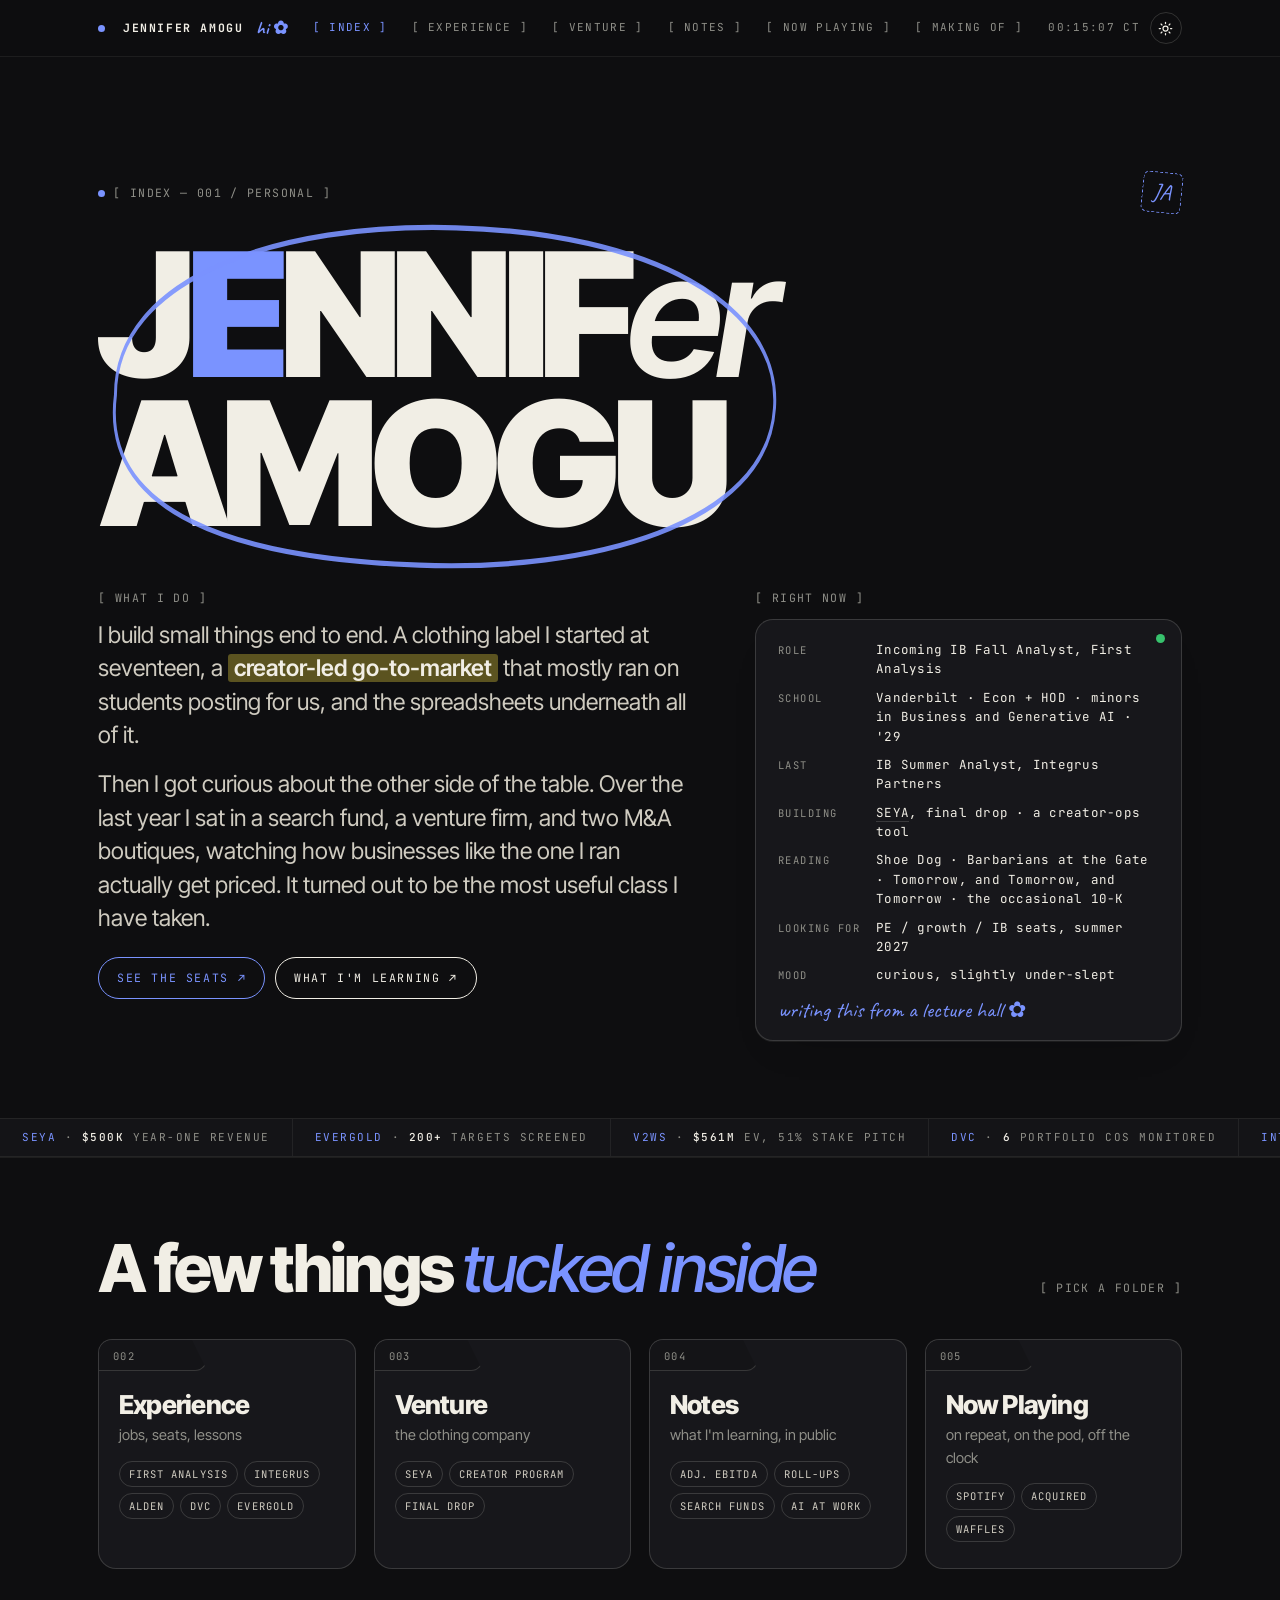
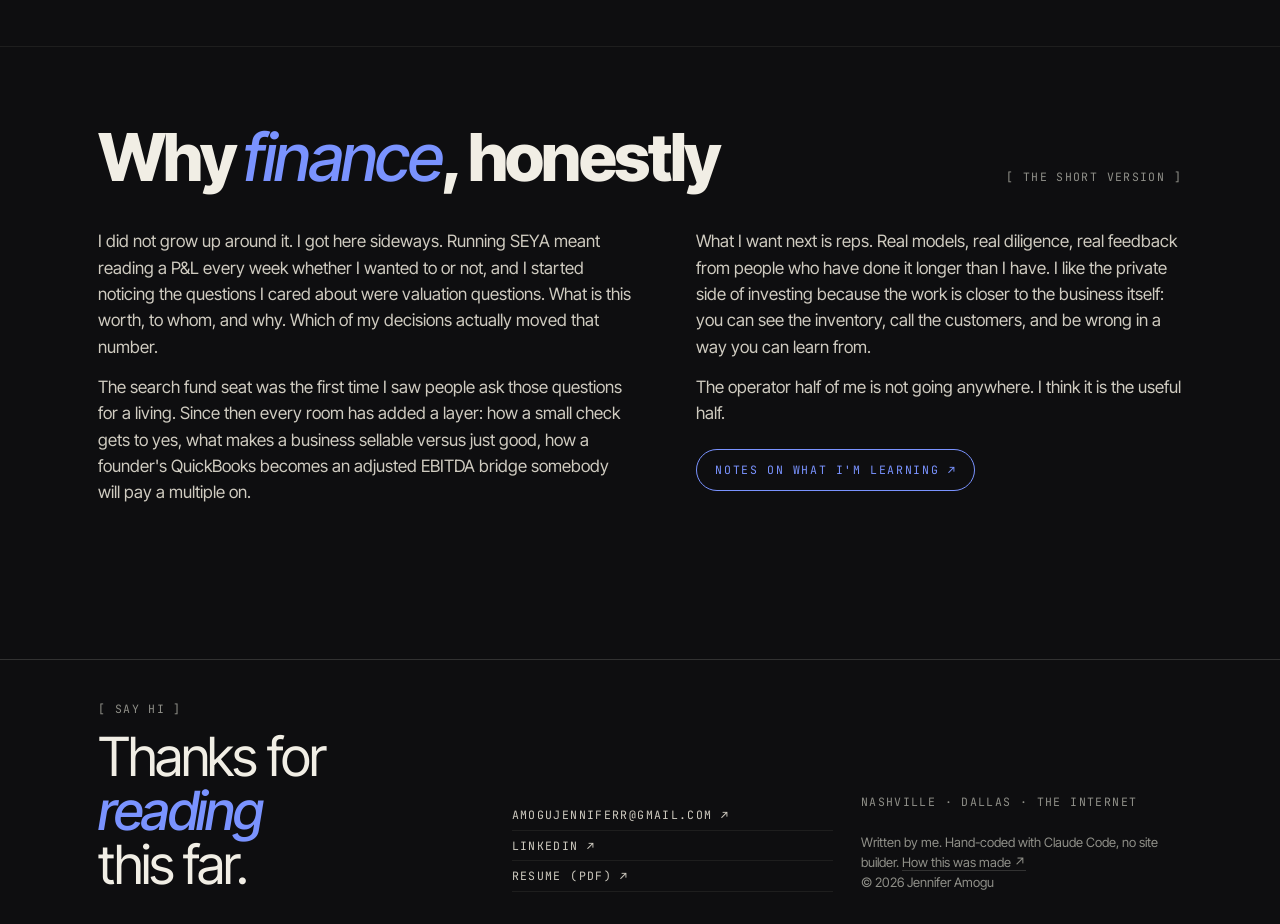
==== commit 55b90a8c: "Sun icon while in dark mode Co-Authored-By: Claude Fable 5.1 <noreply@anthropic.com>" ====
--- a/index.html
+++ b/index.html
@@ -25,7 +25,7 @@
   </nav>
   <div class="nav-right">
     <span class="clock" aria-live="off">00:00:00 CT</span>
-    <button class="theme" aria-label="Toggle dark mode" title="Toggle dark mode"><svg viewBox="0 0 24 24" fill="none" stroke="currentColor" stroke-width="2" stroke-linecap="round"><path d="M21 12.8A9 9 0 1 1 11.2 3a7 7 0 0 0 9.8 9.8z"/></svg></button>
+    <button class="theme" aria-label="Toggle light mode" title="Toggle light / dark"><svg class="i-moon" viewBox="0 0 24 24" fill="none" stroke="currentColor" stroke-width="2" stroke-linecap="round"><path d="M21 12.8A9 9 0 1 1 11.2 3a7 7 0 0 0 9.8 9.8z"/></svg><svg class="i-sun" viewBox="0 0 24 24" fill="none" stroke="currentColor" stroke-width="2" stroke-linecap="round"><circle cx="12" cy="12" r="4"/><path d="M12 2v2M12 20v2M4.9 4.9l1.4 1.4M17.7 17.7l1.4 1.4M2 12h2M20 12h2M4.9 19.1l1.4-1.4M17.7 6.3l1.4-1.4"/></svg></button>
   </div>
 </div></header>
 <main>
--- a/styles.css
+++ b/styles.css
@@ -233,3 +233,8 @@
 .btn.b:hover{background:var(--blue);color:#fff}
 .row{display:flex;gap:10px;flex-wrap:wrap;margin-top:22px}
 .scribble{position:absolute;pointer-events:none;color:var(--blue);opacity:.7}
+
+/* theme icon */
+.theme .i-sun{display:none}
+:root[data-theme="dark"] .theme .i-moon{display:none}
+:root[data-theme="dark"] .theme .i-sun{display:block}
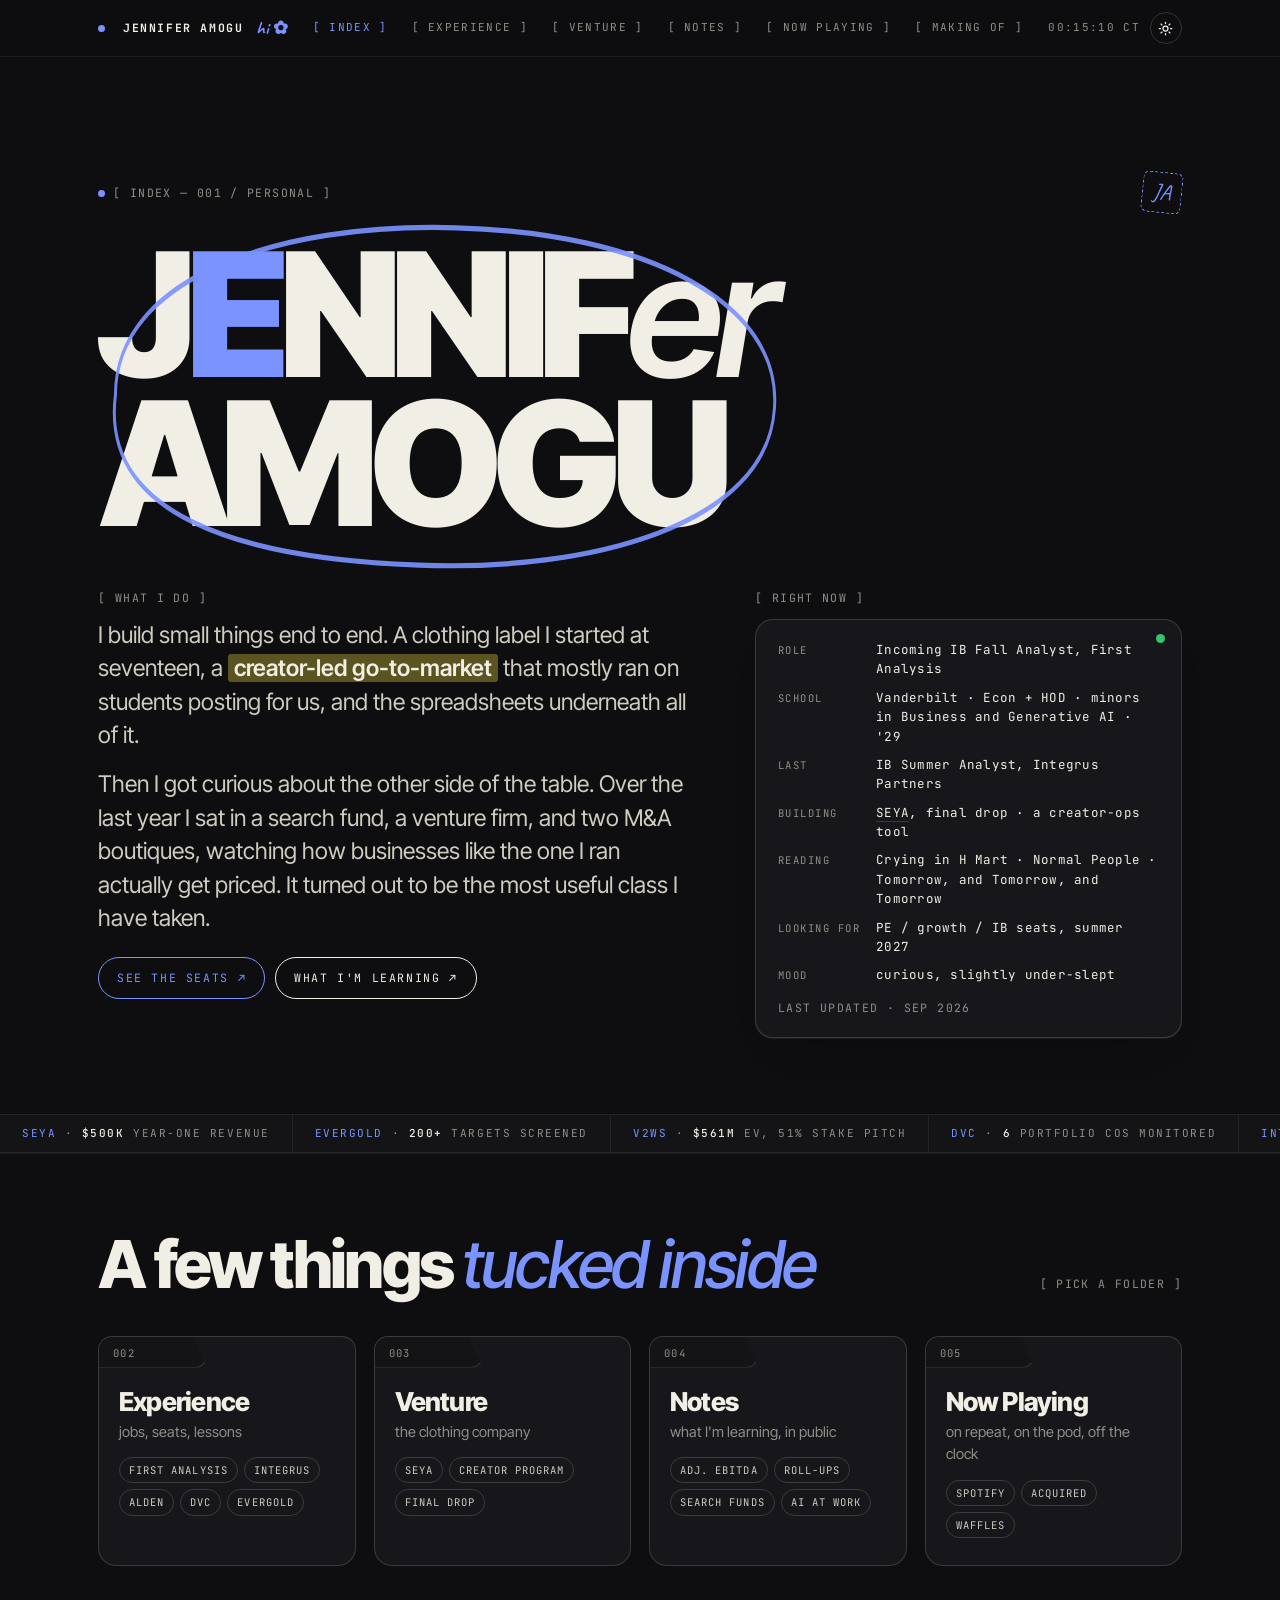
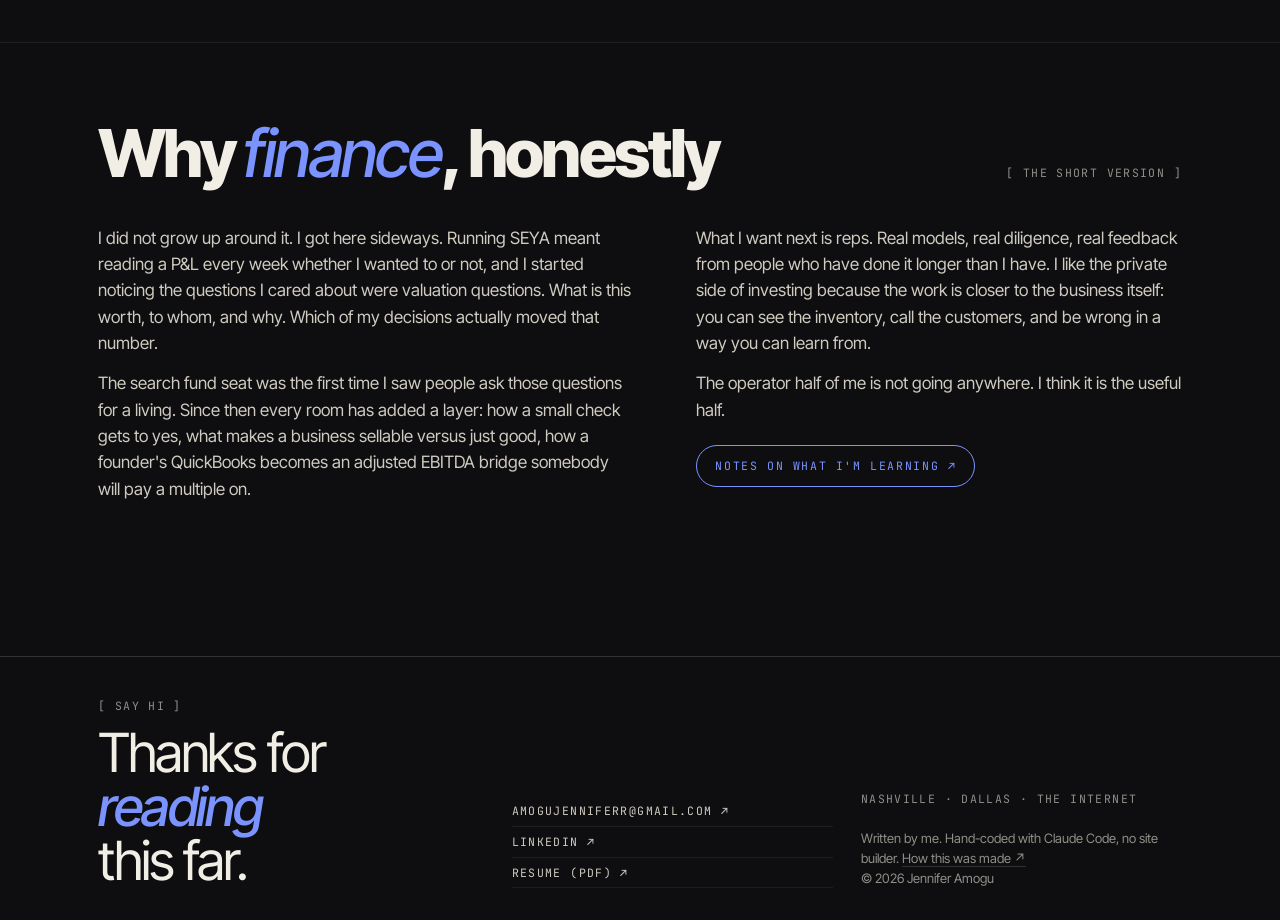
==== commit 97f0b487: "Normal books, drop lecture-hall line, reframe Integrus Co-Authored-By: Claude Fable 5.1 <noreply@ant" ====
--- a/index.html
+++ b/index.html
@@ -57,11 +57,11 @@
           <dt>school</dt><dd>Vanderbilt · Econ + HOD · minors in Business and Generative AI · '29</dd>
           <dt>last</dt><dd>IB Summer Analyst, Integrus Partners</dd>
           <dt>building</dt><dd><a href="/venture.html">SEYA</a>, final drop · a creator-ops tool</dd>
-          <dt>reading</dt><dd>Shoe Dog · Barbarians at the Gate · Tomorrow, and Tomorrow, and Tomorrow · the occasional 10-K</dd>
+          <dt>reading</dt><dd>Crying in H Mart · Normal People · Tomorrow, and Tomorrow, and Tomorrow</dd>
           <dt>looking for</dt><dd>PE / growth / IB seats, summer 2027</dd>
           <dt>mood</dt><dd>curious, slightly under-slept</dd>
         </dl>
-        <span class="hand">writing this from a lecture hall ✿</span>
+        <span class="mono" style="display:block;margin-top:14px">last updated · sep 2026</span>
       </div>
     </div>
   </div>
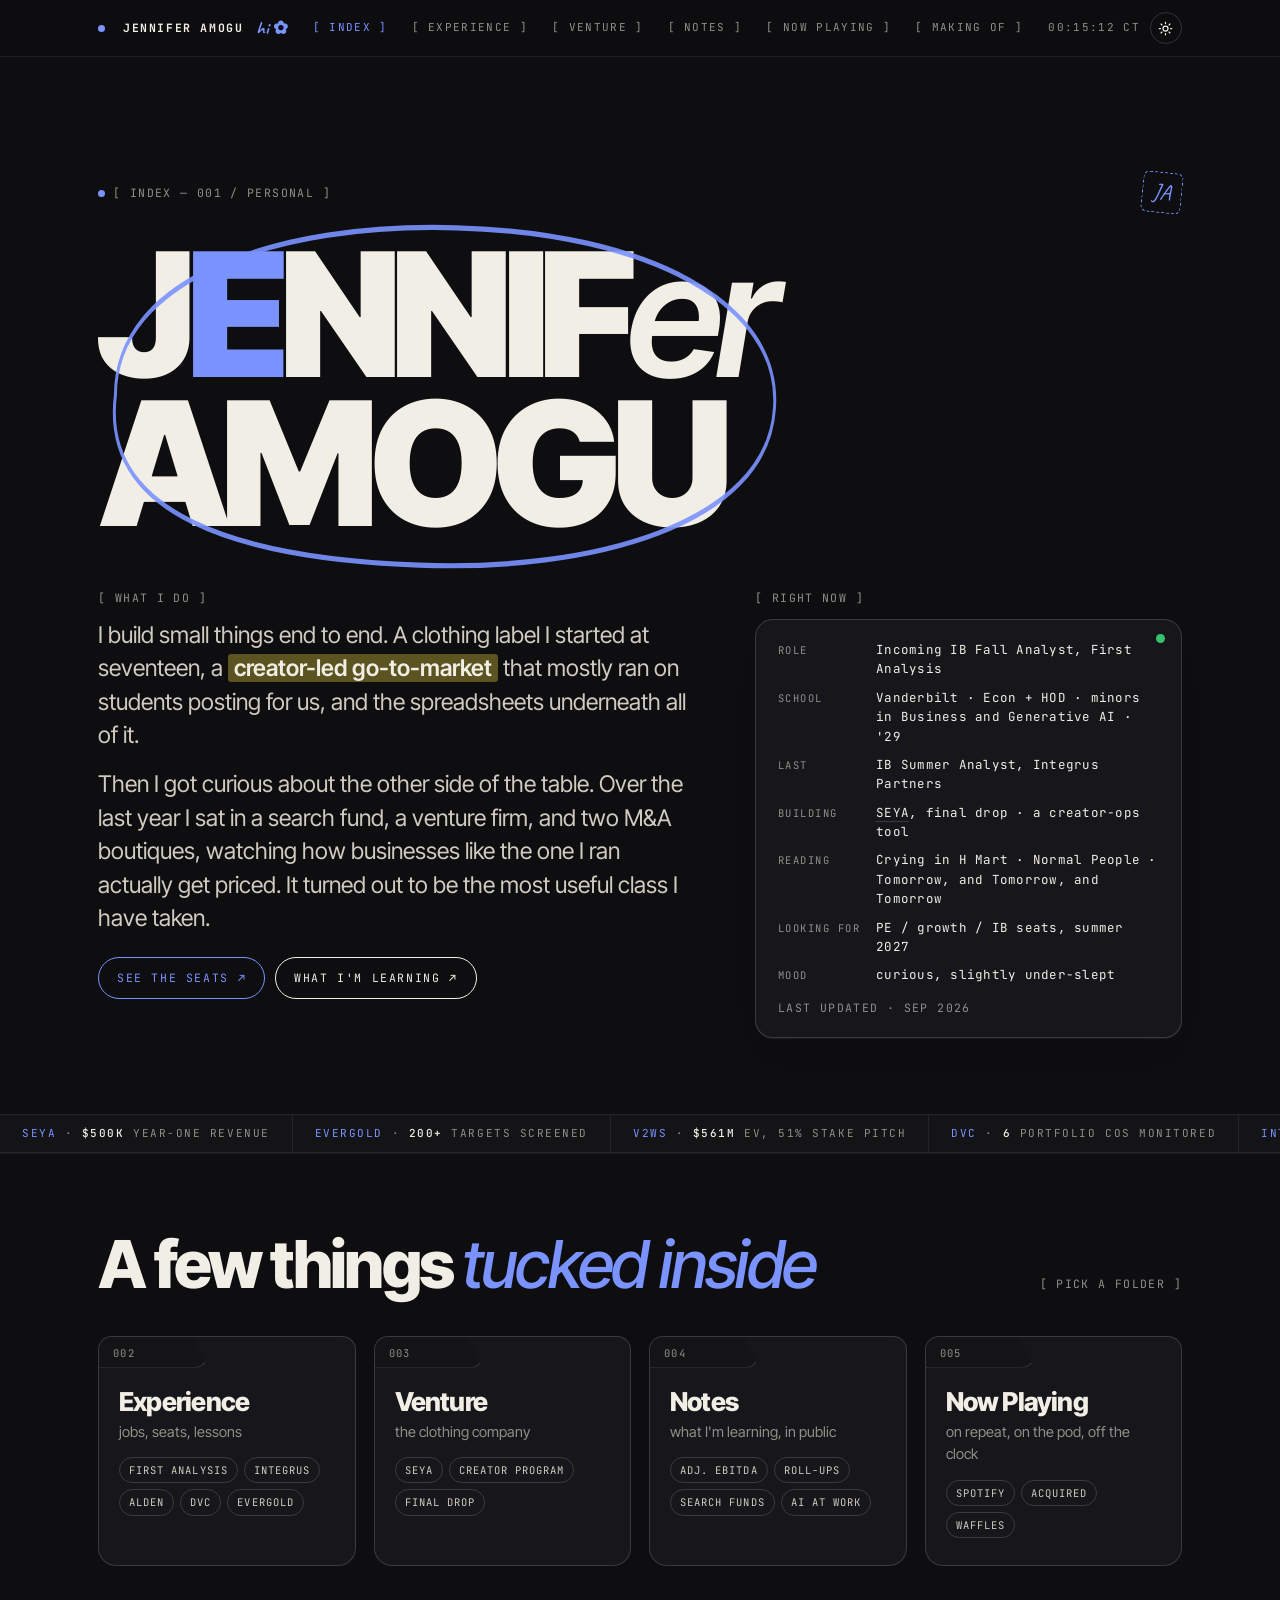
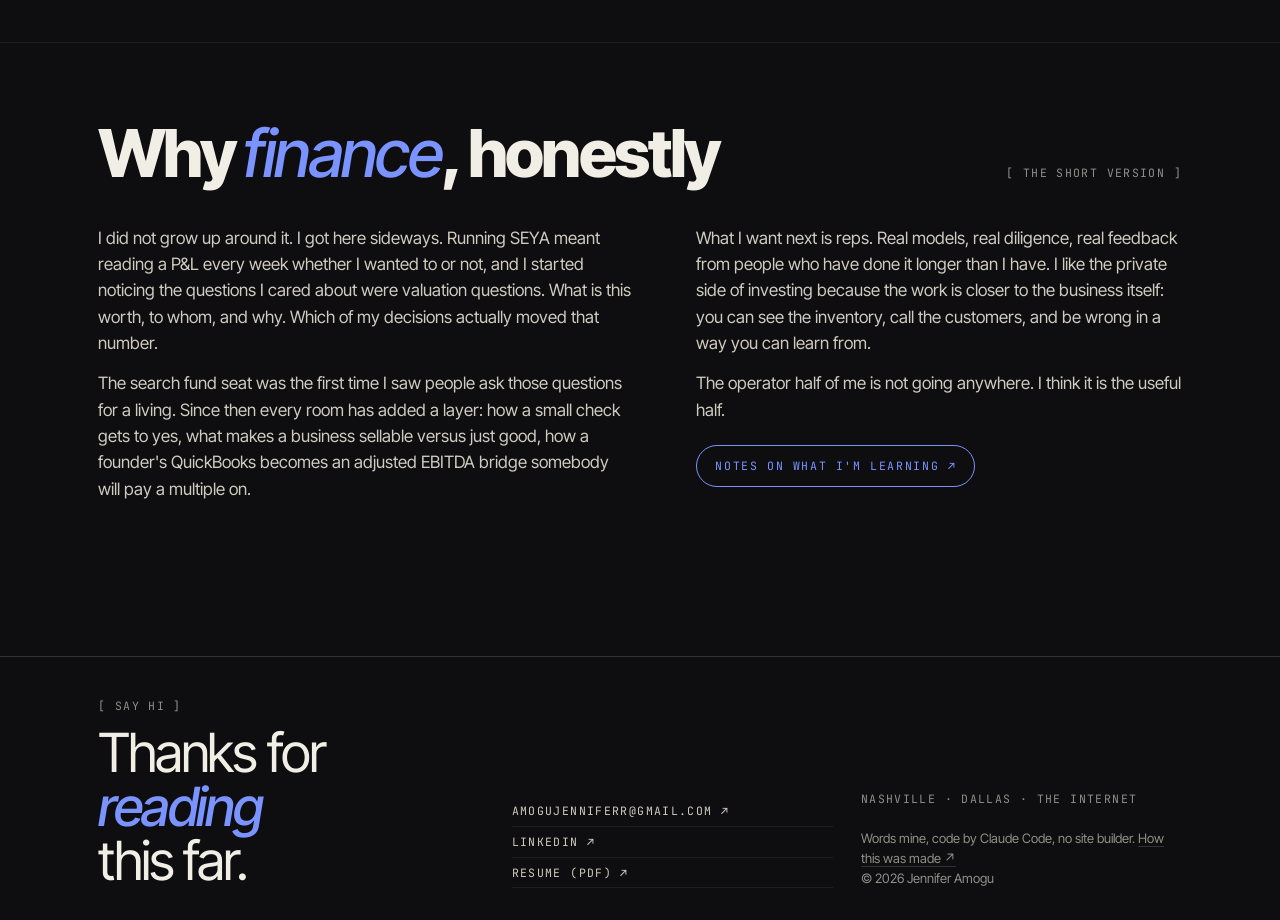
==== commit 90749ef0: "Colophon: be clear Claude wrote the code Co-Authored-By: Claude Fable 5.1 <noreply@anthropic.com>" ====
--- a/index.html
+++ b/index.html
@@ -122,7 +122,7 @@
   </div>
   <div class="foot-note">
     <span class="mono">Nashville · Dallas · the internet</span><br><br>
-    Written by me. Hand-coded with Claude Code, no site builder. <a href="/colophon.html" style="border-bottom:1px solid var(--line)">How this was made ↗</a><br>
+    Words mine, code by Claude Code, no site builder. <a href="/colophon.html" style="border-bottom:1px solid var(--line)">How this was made ↗</a><br>
     © <span id="yr">2026</span> Jennifer Amogu
   </div>
 </div></footer>
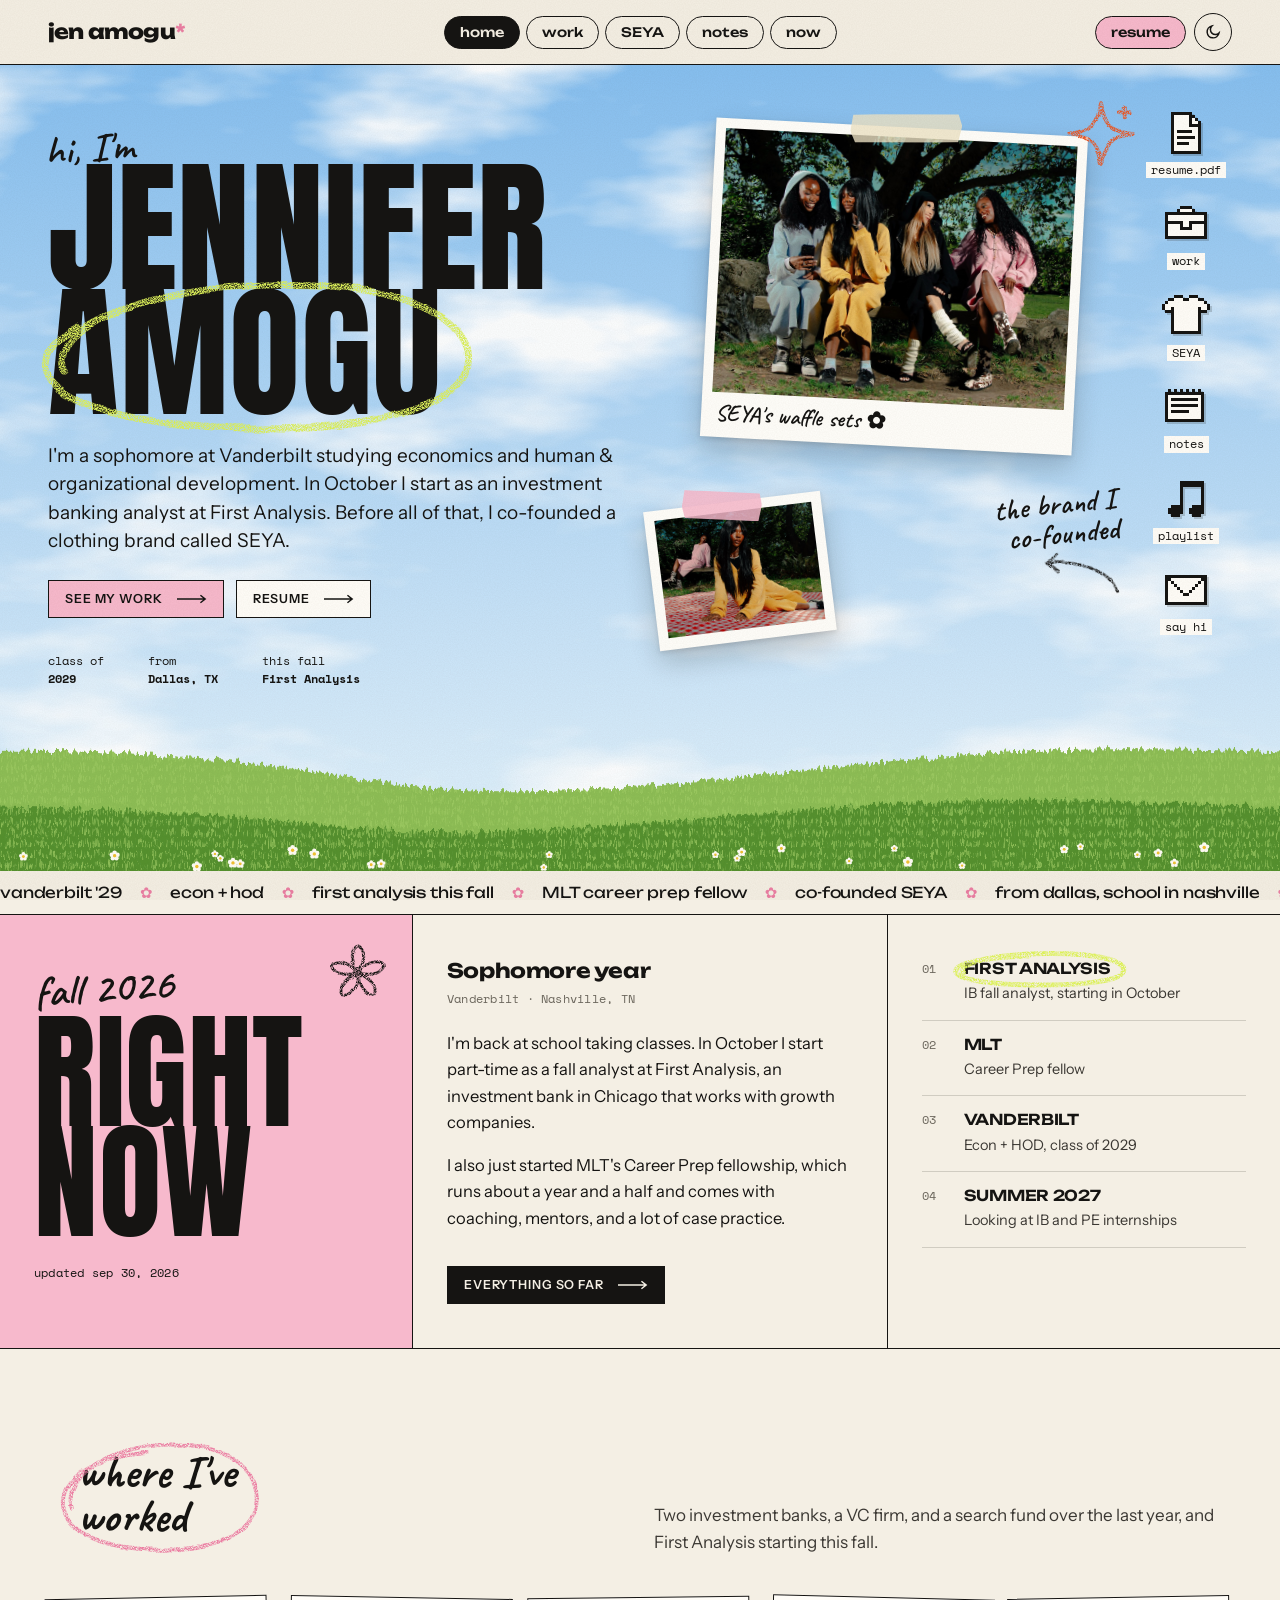
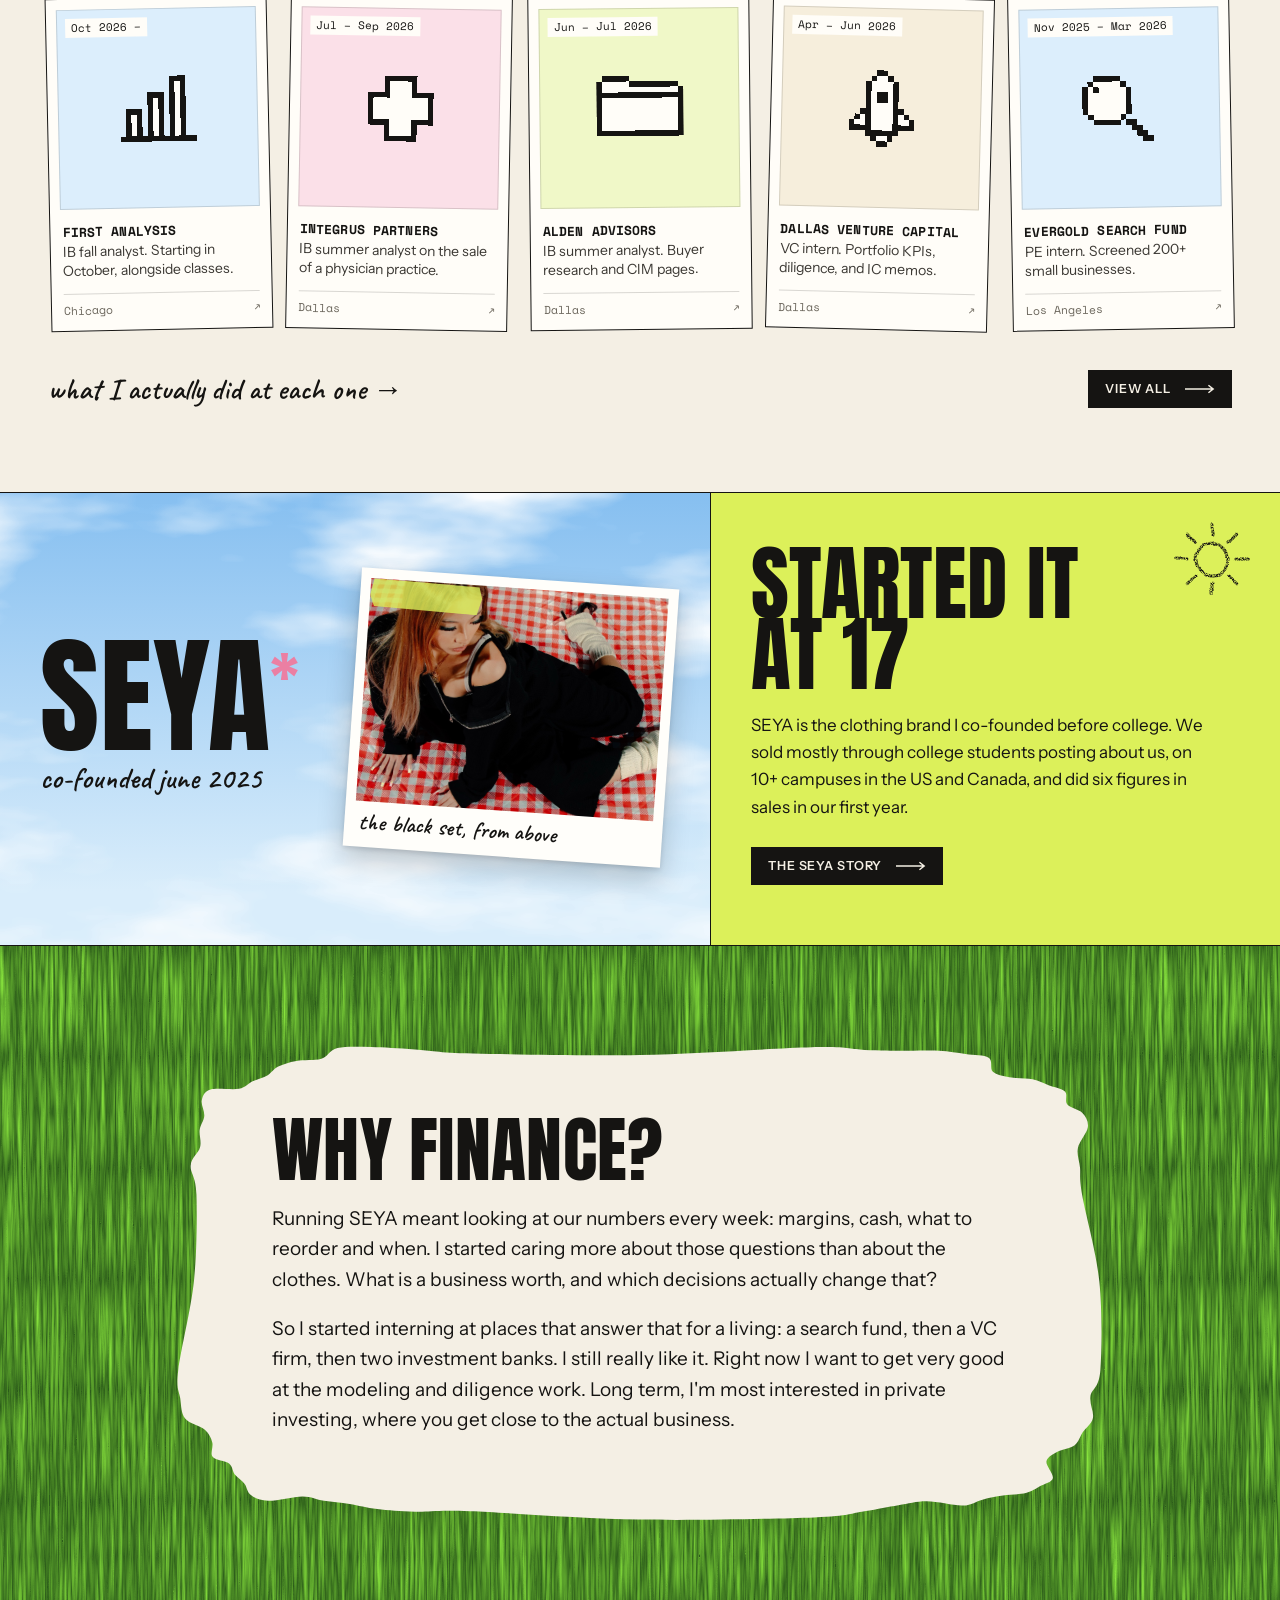
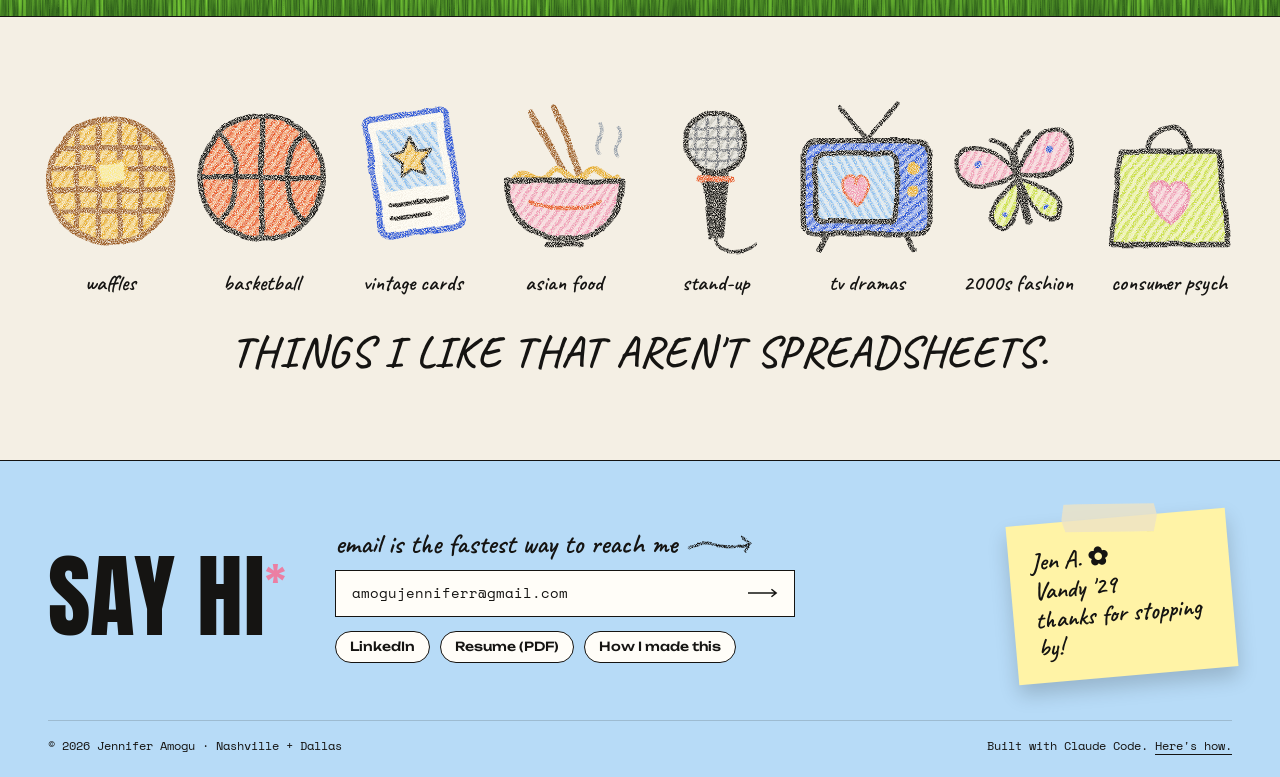
==== commit 664abdec: "v3: sky/grass/crayon redesign, plain-English copy, Sep 2026 resume New look pulled from five referen" ====
--- a/index.html
+++ b/index.html
@@ -1,130 +1,178 @@
-<!DOCTYPE html><html lang="en"><head>
-<title>Jennifer Amogu</title>
-<meta name="description" content="Jennifer Amogu. Econ at Vanderbilt, class of 2029. Co-founded a clothing brand at 17, then spent a year in the rooms where companies get priced: a search fund, a VC, two M&A boutiques. Incoming IB fall analyst at First Analysis.">
-<meta property="og:title" content="Jennifer Amogu">
-<meta property="og:description" content="Operator first, investor in training. Vanderbilt '29.">
+<!doctype html>
+<html lang="en" data-theme="day">
+<head>
 <meta charset="utf-8">
 <meta name="viewport" content="width=device-width, initial-scale=1">
-<link rel="icon" href="data:image/svg+xml,<svg xmlns='http://www.w3.org/2000/svg' viewBox='0 0 64 64'><rect width='64' height='64' rx='14' fill='%232f55e6'/><text x='50%' y='58%' dominant-baseline='middle' text-anchor='middle' font-family='Inter Tight,Arial' font-weight='800' font-size='30' fill='%23f4f1e8'>JA</text></svg>">
+<title>Jennifer Amogu</title>
+<meta name="description" content="Jennifer Amogu. Econ and HOD at Vanderbilt, class of 2029. Incoming investment banking fall analyst at First Analysis, and co-founder of the clothing brand SEYA.">
 <meta name="author" content="Jennifer Amogu">
+<meta property="og:title" content="Jennifer Amogu">
+<meta property="og:description" content="Jennifer Amogu. Econ and HOD at Vanderbilt, class of 2029. Incoming investment banking fall analyst at First Analysis, and co-founder of the clothing brand SEYA.">
 <meta property="og:type" content="website">
+<meta property="og:url" content="https://amogujennifer.com/">
 <meta property="og:image" content="https://amogujennifer.com/assets/img/og.jpg">
 <meta name="twitter:card" content="summary_large_image">
+<meta name="theme-color" content="#F4EFE4">
+<link rel="icon" href="data:image/svg+xml,<svg xmlns='http://www.w3.org/2000/svg' viewBox='0 0 64 64'><rect width='64' height='64' rx='16' fill='%23F7B9CC'/><text x='50%25' y='57%25' dominant-baseline='middle' text-anchor='middle' font-family='Arial Black,Arial' font-weight='900' font-size='30' fill='%23151412'>ja</text></svg>">
+<link rel="preconnect" href="https://fonts.googleapis.com">
+<link rel="preconnect" href="https://fonts.gstatic.com" crossorigin>
+<link rel="stylesheet" href="https://fonts.googleapis.com/css2?family=Anton&family=Caveat:wght@600;700&family=Instrument+Sans:ital,wght@0,400..700;1,400..700&family=Space+Mono:wght@400;700&family=Unbounded:wght@400;500;700;800&display=swap">
 <link rel="stylesheet" href="/styles.css">
-<meta name="color-scheme" content="dark light"><meta name="theme-color" content="#0e0e10"><script>var t='dark';try{t=localStorage.getItem('ja-theme')||'dark';}catch(e){}document.documentElement.setAttribute('data-theme',t);</script>
-</head><body>
+<script>try{if(localStorage.getItem('ja-mode')==='night')document.documentElement.setAttribute('data-theme','night')}catch(e){}</script>
+</head>
+<body>
+<a class="skip" href="#main">Skip to content</a>
+<svg class="defs" aria-hidden="true" focusable="false"><defs><filter id="crayon" x="-15%" y="-15%" width="130%" height="130%" color-interpolation-filters="sRGB"><feTurbulence type="fractalNoise" baseFrequency="0.035" numOctaves="2" seed="2" result="w"/><feDisplacementMap in="SourceGraphic" in2="w" scale="5" xChannelSelector="R" yChannelSelector="G" result="d"/><feTurbulence type="fractalNoise" baseFrequency="0.95" numOctaves="2" seed="9" result="g"/><feColorMatrix in="g" type="matrix" values="0 0 0 0 0  0 0 0 0 0  0 0 0 0 0  -2.6 0 0 0 1.95" result="m"/><feComposite in="d" in2="m" operator="in"/></filter><filter id="cloudfx" x="0" y="0" width="100%" height="100%" color-interpolation-filters="sRGB"><feTurbulence type="fractalNoise" baseFrequency="0.0032 0.0088" numOctaves="5" seed="11"/><feColorMatrix type="matrix" values="0 0 0 0 1  0 0 0 0 1  0 0 0 0 1  0 0 0 3.4 -1.6"/></filter><filter id="grassedge" x="-2%" y="-20%" width="104%" height="140%"><feTurbulence type="fractalNoise" baseFrequency="0.3 0.035" numOctaves="2" seed="3" result="t"/><feDisplacementMap in="SourceGraphic" in2="t" scale="14" xChannelSelector="A" yChannelSelector="R"/></filter><filter id="grassfx" x="0" y="0" width="100%" height="100%" color-interpolation-filters="sRGB"><feTurbulence type="turbulence" baseFrequency="0.22 0.009" numOctaves="3" seed="5"/><feColorMatrix type="matrix" values="0.42 0 0 0 0.17  0.62 0 0 0 0.36  0.16 0 0 0 0.1  0 0 0 0 1"/></filter><pattern id="blades" width="16" height="12" patternUnits="userSpaceOnUse"><path class="grass-hi" d="M3 12l1.5-7M9 12l-1-8M13 12l1-5" fill="none" stroke-width="1.6" stroke-linecap="round"/></pattern><pattern id="h-mustard" width="8" height="8" patternUnits="userSpaceOnUse" patternTransform="rotate(35)"><rect width="8" height="8" fill="#F6D27A"/><rect width="4.2" height="8" fill="#E7AC2C"/></pattern><pattern id="h-orange" width="8" height="8" patternUnits="userSpaceOnUse" patternTransform="rotate(35)"><rect width="8" height="8" fill="#F4A06E"/><rect width="4.2" height="8" fill="#E85A2A"/></pattern><pattern id="h-pink" width="8" height="8" patternUnits="userSpaceOnUse" patternTransform="rotate(35)"><rect width="8" height="8" fill="#FAD3DE"/><rect width="4.2" height="8" fill="#F09AB5"/></pattern><pattern id="h-sky" width="8" height="8" patternUnits="userSpaceOnUse" patternTransform="rotate(-30)"><rect width="8" height="8" fill="#D3E8FB"/><rect width="4.2" height="8" fill="#8EC0F0"/></pattern><pattern id="h-lime" width="8" height="8" patternUnits="userSpaceOnUse" patternTransform="rotate(35)"><rect width="8" height="8" fill="#EEF7A8"/><rect width="4.2" height="8" fill="#C9E043"/></pattern><pattern id="h-blue" width="8" height="8" patternUnits="userSpaceOnUse" patternTransform="rotate(50)"><rect width="8" height="8" fill="#8AA6F2"/><rect width="4.2" height="8" fill="#2A55D8"/></pattern><pattern id="h-grey" width="8" height="8" patternUnits="userSpaceOnUse" patternTransform="rotate(35)"><rect width="8" height="8" fill="#E6E6E1"/><rect width="4.2" height="8" fill="#BDBDB6"/></pattern><clipPath id="clip-waffle"><circle cx="100" cy="104" r="66"/></clipPath><clipPath id="clip-mic"><circle cx="100" cy="60" r="31"/></clipPath><symbol id="daisy" viewBox="-8 -8 16 16"><g fill="#FFFDF5"><circle cx="0.00" cy="-4.20" r="3"/><circle cx="3.99" cy="-1.30" r="3"/><circle cx="2.47" cy="3.40" r="3"/><circle cx="-2.47" cy="3.40" r="3"/><circle cx="-3.99" cy="-1.30" r="3"/></g><circle r="2.3" fill="#F2C230"/></symbol><symbol id="px-doc" viewBox="-1 -1 16 16"><path fill="#FFFDF8" d="M3 1h1v1h-1zM4 1h1v1h-1zM5 1h1v1h-1zM6 1h1v1h-1zM7 1h1v1h-1zM3 2h1v1h-1zM4 2h1v1h-1zM5 2h1v1h-1zM6 2h1v1h-1zM7 2h1v1h-1zM9 2h1v1h-1zM3 3h1v1h-1zM4 3h1v1h-1zM5 3h1v1h-1zM6 3h1v1h-1zM7 3h1v1h-1zM9 3h1v1h-1zM10 3h1v1h-1zM3 4h1v1h-1zM4 4h1v1h-1zM5 4h1v1h-1zM6 4h1v1h-1zM7 4h1v1h-1zM3 5h1v1h-1zM4 5h1v1h-1zM5 5h1v1h-1zM6 5h1v1h-1zM7 5h1v1h-1zM8 5h1v1h-1zM9 5h1v1h-1zM10 5h1v1h-1zM3 6h1v1h-1zM9 6h1v1h-1zM10 6h1v1h-1zM3 7h1v1h-1zM4 7h1v1h-1zM5 7h1v1h-1zM6 7h1v1h-1zM7 7h1v1h-1zM8 7h1v1h-1zM9 7h1v1h-1zM10 7h1v1h-1zM3 8h1v1h-1zM10 8h1v1h-1zM3 9h1v1h-1zM4 9h1v1h-1zM5 9h1v1h-1zM6 9h1v1h-1zM7 9h1v1h-1zM8 9h1v1h-1zM9 9h1v1h-1zM10 9h1v1h-1zM3 10h1v1h-1zM8 10h1v1h-1zM9 10h1v1h-1zM10 10h1v1h-1zM3 11h1v1h-1zM4 11h1v1h-1zM5 11h1v1h-1zM6 11h1v1h-1zM7 11h1v1h-1zM8 11h1v1h-1zM9 11h1v1h-1zM10 11h1v1h-1zM3 12h1v1h-1zM4 12h1v1h-1zM5 12h1v1h-1zM6 12h1v1h-1zM7 12h1v1h-1zM8 12h1v1h-1zM9 12h1v1h-1zM10 12h1v1h-1z"/><path fill="currentColor" d="M2 0h1v1h-1zM3 0h1v1h-1zM4 0h1v1h-1zM5 0h1v1h-1zM6 0h1v1h-1zM7 0h1v1h-1zM8 0h1v1h-1zM2 1h1v1h-1zM8 1h1v1h-1zM9 1h1v1h-1zM2 2h1v1h-1zM8 2h1v1h-1zM10 2h1v1h-1zM2 3h1v1h-1zM8 3h1v1h-1zM11 3h1v1h-1zM2 4h1v1h-1zM8 4h1v1h-1zM9 4h1v1h-1zM10 4h1v1h-1zM11 4h1v1h-1zM2 5h1v1h-1zM11 5h1v1h-1zM2 6h1v1h-1zM4 6h1v1h-1zM5 6h1v1h-1zM6 6h1v1h-1zM7 6h1v1h-1zM8 6h1v1h-1zM11 6h1v1h-1zM2 7h1v1h-1zM11 7h1v1h-1zM2 8h1v1h-1zM4 8h1v1h-1zM5 8h1v1h-1zM6 8h1v1h-1zM7 8h1v1h-1zM8 8h1v1h-1zM9 8h1v1h-1zM11 8h1v1h-1zM2 9h1v1h-1zM11 9h1v1h-1zM2 10h1v1h-1zM4 10h1v1h-1zM5 10h1v1h-1zM6 10h1v1h-1zM7 10h1v1h-1zM11 10h1v1h-1zM2 11h1v1h-1zM11 11h1v1h-1zM2 12h1v1h-1zM11 12h1v1h-1zM2 13h1v1h-1zM3 13h1v1h-1zM4 13h1v1h-1zM5 13h1v1h-1zM6 13h1v1h-1zM7 13h1v1h-1zM8 13h1v1h-1zM9 13h1v1h-1zM10 13h1v1h-1zM11 13h1v1h-1z"/></symbol><symbol id="px-shirt" viewBox="0 -1 16 16"><path fill="#FFFDF8" d="M4 1h1v1h-1zM5 1h1v1h-1zM6 1h1v1h-1zM9 1h1v1h-1zM10 1h1v1h-1zM11 1h1v1h-1zM2 2h1v1h-1zM3 2h1v1h-1zM4 2h1v1h-1zM5 2h1v1h-1zM6 2h1v1h-1zM7 2h1v1h-1zM8 2h1v1h-1zM9 2h1v1h-1zM10 2h1v1h-1zM11 2h1v1h-1zM12 2h1v1h-1zM13 2h1v1h-1zM1 3h1v1h-1zM2 3h1v1h-1zM3 3h1v1h-1zM4 3h1v1h-1zM5 3h1v1h-1zM6 3h1v1h-1zM7 3h1v1h-1zM8 3h1v1h-1zM9 3h1v1h-1zM10 3h1v1h-1zM11 3h1v1h-1zM12 3h1v1h-1zM13 3h1v1h-1zM14 3h1v1h-1zM1 4h1v1h-1zM2 4h1v1h-1zM4 4h1v1h-1zM5 4h1v1h-1zM6 4h1v1h-1zM7 4h1v1h-1zM8 4h1v1h-1zM9 4h1v1h-1zM10 4h1v1h-1zM11 4h1v1h-1zM13 4h1v1h-1zM14 4h1v1h-1zM4 5h1v1h-1zM5 5h1v1h-1zM6 5h1v1h-1zM7 5h1v1h-1zM8 5h1v1h-1zM9 5h1v1h-1zM10 5h1v1h-1zM11 5h1v1h-1zM4 6h1v1h-1zM5 6h1v1h-1zM6 6h1v1h-1zM7 6h1v1h-1zM8 6h1v1h-1zM9 6h1v1h-1zM10 6h1v1h-1zM11 6h1v1h-1zM4 7h1v1h-1zM5 7h1v1h-1zM6 7h1v1h-1zM7 7h1v1h-1zM8 7h1v1h-1zM9 7h1v1h-1zM10 7h1v1h-1zM11 7h1v1h-1zM4 8h1v1h-1zM5 8h1v1h-1zM6 8h1v1h-1zM7 8h1v1h-1zM8 8h1v1h-1zM9 8h1v1h-1zM10 8h1v1h-1zM11 8h1v1h-1zM4 9h1v1h-1zM5 9h1v1h-1zM6 9h1v1h-1zM7 9h1v1h-1zM8 9h1v1h-1zM9 9h1v1h-1zM10 9h1v1h-1zM11 9h1v1h-1zM4 10h1v1h-1zM5 10h1v1h-1zM6 10h1v1h-1zM7 10h1v1h-1zM8 10h1v1h-1zM9 10h1v1h-1zM10 10h1v1h-1zM11 10h1v1h-1zM4 11h1v1h-1zM5 11h1v1h-1zM6 11h1v1h-1zM7 11h1v1h-1zM8 11h1v1h-1zM9 11h1v1h-1zM10 11h1v1h-1zM11 11h1v1h-1z"/><path fill="currentColor" d="M4 0h1v1h-1zM5 0h1v1h-1zM6 0h1v1h-1zM9 0h1v1h-1zM10 0h1v1h-1zM11 0h1v1h-1zM2 1h1v1h-1zM3 1h1v1h-1zM7 1h1v1h-1zM8 1h1v1h-1zM12 1h1v1h-1zM13 1h1v1h-1zM1 2h1v1h-1zM14 2h1v1h-1zM0 3h1v1h-1zM15 3h1v1h-1zM0 4h1v1h-1zM3 4h1v1h-1zM12 4h1v1h-1zM15 4h1v1h-1zM1 5h1v1h-1zM2 5h1v1h-1zM3 5h1v1h-1zM12 5h1v1h-1zM13 5h1v1h-1zM14 5h1v1h-1zM3 6h1v1h-1zM12 6h1v1h-1zM3 7h1v1h-1zM12 7h1v1h-1zM3 8h1v1h-1zM12 8h1v1h-1zM3 9h1v1h-1zM12 9h1v1h-1zM3 10h1v1h-1zM12 10h1v1h-1zM3 11h1v1h-1zM12 11h1v1h-1zM3 12h1v1h-1zM4 12h1v1h-1zM5 12h1v1h-1zM6 12h1v1h-1zM7 12h1v1h-1zM8 12h1v1h-1zM9 12h1v1h-1zM10 12h1v1h-1zM11 12h1v1h-1zM12 12h1v1h-1z"/></symbol><symbol id="px-env" viewBox="0 -3 16 16"><path fill="#FFFDF8" d="M3 1h1v1h-1zM4 1h1v1h-1zM5 1h1v1h-1zM6 1h1v1h-1zM7 1h1v1h-1zM8 1h1v1h-1zM9 1h1v1h-1zM10 1h1v1h-1zM11 1h1v1h-1zM12 1h1v1h-1zM2 2h1v1h-1zM4 2h1v1h-1zM5 2h1v1h-1zM6 2h1v1h-1zM7 2h1v1h-1zM8 2h1v1h-1zM9 2h1v1h-1zM10 2h1v1h-1zM11 2h1v1h-1zM13 2h1v1h-1zM2 3h1v1h-1zM3 3h1v1h-1zM5 3h1v1h-1zM6 3h1v1h-1zM7 3h1v1h-1zM8 3h1v1h-1zM9 3h1v1h-1zM10 3h1v1h-1zM12 3h1v1h-1zM13 3h1v1h-1zM2 4h1v1h-1zM3 4h1v1h-1zM4 4h1v1h-1zM6 4h1v1h-1zM7 4h1v1h-1zM8 4h1v1h-1zM9 4h1v1h-1zM11 4h1v1h-1zM12 4h1v1h-1zM13 4h1v1h-1zM2 5h1v1h-1zM3 5h1v1h-1zM4 5h1v1h-1zM5 5h1v1h-1zM7 5h1v1h-1zM8 5h1v1h-1zM10 5h1v1h-1zM11 5h1v1h-1zM12 5h1v1h-1zM13 5h1v1h-1zM2 6h1v1h-1zM3 6h1v1h-1zM4 6h1v1h-1zM5 6h1v1h-1zM6 6h1v1h-1zM9 6h1v1h-1zM10 6h1v1h-1zM11 6h1v1h-1zM12 6h1v1h-1zM13 6h1v1h-1zM2 7h1v1h-1zM3 7h1v1h-1zM4 7h1v1h-1zM5 7h1v1h-1zM6 7h1v1h-1zM7 7h1v1h-1zM8 7h1v1h-1zM9 7h1v1h-1zM10 7h1v1h-1zM11 7h1v1h-1zM12 7h1v1h-1zM13 7h1v1h-1zM2 8h1v1h-1zM3 8h1v1h-1zM4 8h1v1h-1zM5 8h1v1h-1zM6 8h1v1h-1zM7 8h1v1h-1zM8 8h1v1h-1zM9 8h1v1h-1zM10 8h1v1h-1zM11 8h1v1h-1zM12 8h1v1h-1zM13 8h1v1h-1z"/><path fill="currentColor" d="M1 0h1v1h-1zM2 0h1v1h-1zM3 0h1v1h-1zM4 0h1v1h-1zM5 0h1v1h-1zM6 0h1v1h-1zM7 0h1v1h-1zM8 0h1v1h-1zM9 0h1v1h-1zM10 0h1v1h-1zM11 0h1v1h-1zM12 0h1v1h-1zM13 0h1v1h-1zM14 0h1v1h-1zM1 1h1v1h-1zM2 1h1v1h-1zM13 1h1v1h-1zM14 1h1v1h-1zM1 2h1v1h-1zM3 2h1v1h-1zM12 2h1v1h-1zM14 2h1v1h-1zM1 3h1v1h-1zM4 3h1v1h-1zM11 3h1v1h-1zM14 3h1v1h-1zM1 4h1v1h-1zM5 4h1v1h-1zM10 4h1v1h-1zM14 4h1v1h-1zM1 5h1v1h-1zM6 5h1v1h-1zM9 5h1v1h-1zM14 5h1v1h-1zM1 6h1v1h-1zM7 6h1v1h-1zM8 6h1v1h-1zM14 6h1v1h-1zM1 7h1v1h-1zM14 7h1v1h-1zM1 8h1v1h-1zM14 8h1v1h-1zM1 9h1v1h-1zM2 9h1v1h-1zM3 9h1v1h-1zM4 9h1v1h-1zM5 9h1v1h-1zM6 9h1v1h-1zM7 9h1v1h-1zM8 9h1v1h-1zM9 9h1v1h-1zM10 9h1v1h-1zM11 9h1v1h-1zM12 9h1v1h-1zM13 9h1v1h-1zM14 9h1v1h-1z"/></symbol><symbol id="px-note" viewBox="1 -2 16 16"><path fill="currentColor" d="M7 0h1v1h-1zM8 0h1v1h-1zM9 0h1v1h-1zM10 0h1v1h-1zM11 0h1v1h-1zM12 0h1v1h-1zM13 0h1v1h-1zM14 0h1v1h-1zM7 1h1v1h-1zM8 1h1v1h-1zM9 1h1v1h-1zM10 1h1v1h-1zM11 1h1v1h-1zM12 1h1v1h-1zM13 1h1v1h-1zM14 1h1v1h-1zM7 2h1v1h-1zM14 2h1v1h-1zM7 3h1v1h-1zM14 3h1v1h-1zM7 4h1v1h-1zM14 4h1v1h-1zM7 5h1v1h-1zM14 5h1v1h-1zM7 6h1v1h-1zM14 6h1v1h-1zM7 7h1v1h-1zM14 7h1v1h-1zM4 8h1v1h-1zM5 8h1v1h-1zM6 8h1v1h-1zM7 8h1v1h-1zM11 8h1v1h-1zM12 8h1v1h-1zM13 8h1v1h-1zM14 8h1v1h-1zM3 9h1v1h-1zM4 9h1v1h-1zM5 9h1v1h-1zM6 9h1v1h-1zM7 9h1v1h-1zM10 9h1v1h-1zM11 9h1v1h-1zM12 9h1v1h-1zM13 9h1v1h-1zM14 9h1v1h-1zM3 10h1v1h-1zM4 10h1v1h-1zM5 10h1v1h-1zM6 10h1v1h-1zM7 10h1v1h-1zM10 10h1v1h-1zM11 10h1v1h-1zM12 10h1v1h-1zM13 10h1v1h-1zM14 10h1v1h-1zM4 11h1v1h-1zM5 11h1v1h-1zM6 11h1v1h-1zM11 11h1v1h-1zM12 11h1v1h-1zM13 11h1v1h-1z"/></symbol><symbol id="px-pad" viewBox="0 -2 16 16"><path fill="#FFFDF8" d="M2 2h1v1h-1zM3 2h1v1h-1zM4 2h1v1h-1zM5 2h1v1h-1zM6 2h1v1h-1zM7 2h1v1h-1zM8 2h1v1h-1zM9 2h1v1h-1zM10 2h1v1h-1zM11 2h1v1h-1zM12 2h1v1h-1zM2 3h1v1h-1zM12 3h1v1h-1zM2 4h1v1h-1zM3 4h1v1h-1zM4 4h1v1h-1zM5 4h1v1h-1zM6 4h1v1h-1zM7 4h1v1h-1zM8 4h1v1h-1zM9 4h1v1h-1zM10 4h1v1h-1zM11 4h1v1h-1zM12 4h1v1h-1zM2 5h1v1h-1zM12 5h1v1h-1zM2 6h1v1h-1zM3 6h1v1h-1zM4 6h1v1h-1zM5 6h1v1h-1zM6 6h1v1h-1zM7 6h1v1h-1zM8 6h1v1h-1zM9 6h1v1h-1zM10 6h1v1h-1zM11 6h1v1h-1zM12 6h1v1h-1zM2 7h1v1h-1zM9 7h1v1h-1zM10 7h1v1h-1zM11 7h1v1h-1zM12 7h1v1h-1zM2 8h1v1h-1zM3 8h1v1h-1zM4 8h1v1h-1zM5 8h1v1h-1zM6 8h1v1h-1zM7 8h1v1h-1zM8 8h1v1h-1zM9 8h1v1h-1zM10 8h1v1h-1zM11 8h1v1h-1zM12 8h1v1h-1zM2 9h1v1h-1zM3 9h1v1h-1zM4 9h1v1h-1zM5 9h1v1h-1zM6 9h1v1h-1zM7 9h1v1h-1zM8 9h1v1h-1zM9 9h1v1h-1zM10 9h1v1h-1zM11 9h1v1h-1zM12 9h1v1h-1z"/><path fill="currentColor" d="M2 0h1v1h-1zM4 0h1v1h-1zM6 0h1v1h-1zM8 0h1v1h-1zM10 0h1v1h-1zM12 0h1v1h-1zM1 1h1v1h-1zM2 1h1v1h-1zM3 1h1v1h-1zM4 1h1v1h-1zM5 1h1v1h-1zM6 1h1v1h-1zM7 1h1v1h-1zM8 1h1v1h-1zM9 1h1v1h-1zM10 1h1v1h-1zM11 1h1v1h-1zM12 1h1v1h-1zM13 1h1v1h-1zM1 2h1v1h-1zM13 2h1v1h-1zM1 3h1v1h-1zM3 3h1v1h-1zM4 3h1v1h-1zM5 3h1v1h-1zM6 3h1v1h-1zM7 3h1v1h-1zM8 3h1v1h-1zM9 3h1v1h-1zM10 3h1v1h-1zM11 3h1v1h-1zM13 3h1v1h-1zM1 4h1v1h-1zM13 4h1v1h-1zM1 5h1v1h-1zM3 5h1v1h-1zM4 5h1v1h-1zM5 5h1v1h-1zM6 5h1v1h-1zM7 5h1v1h-1zM8 5h1v1h-1zM9 5h1v1h-1zM10 5h1v1h-1zM11 5h1v1h-1zM13 5h1v1h-1zM1 6h1v1h-1zM13 6h1v1h-1zM1 7h1v1h-1zM3 7h1v1h-1zM4 7h1v1h-1zM5 7h1v1h-1zM6 7h1v1h-1zM7 7h1v1h-1zM8 7h1v1h-1zM13 7h1v1h-1zM1 8h1v1h-1zM13 8h1v1h-1zM1 9h1v1h-1zM13 9h1v1h-1zM1 10h1v1h-1zM2 10h1v1h-1zM3 10h1v1h-1zM4 10h1v1h-1zM5 10h1v1h-1zM6 10h1v1h-1zM7 10h1v1h-1zM8 10h1v1h-1zM9 10h1v1h-1zM10 10h1v1h-1zM11 10h1v1h-1zM12 10h1v1h-1zM13 10h1v1h-1z"/></symbol><symbol id="px-case" viewBox="0 -2 16 16"><path fill="#FFFDF8" d="M6 1h1v1h-1zM7 1h1v1h-1zM8 1h1v1h-1zM9 1h1v1h-1zM2 3h1v1h-1zM3 3h1v1h-1zM4 3h1v1h-1zM5 3h1v1h-1zM6 3h1v1h-1zM7 3h1v1h-1zM8 3h1v1h-1zM9 3h1v1h-1zM10 3h1v1h-1zM11 3h1v1h-1zM12 3h1v1h-1zM13 3h1v1h-1zM2 4h1v1h-1zM3 4h1v1h-1zM4 4h1v1h-1zM5 4h1v1h-1zM6 4h1v1h-1zM7 4h1v1h-1zM8 4h1v1h-1zM9 4h1v1h-1zM10 4h1v1h-1zM11 4h1v1h-1zM12 4h1v1h-1zM13 4h1v1h-1zM7 5h1v1h-1zM8 5h1v1h-1zM2 6h1v1h-1zM3 6h1v1h-1zM4 6h1v1h-1zM5 6h1v1h-1zM7 6h1v1h-1zM8 6h1v1h-1zM10 6h1v1h-1zM11 6h1v1h-1zM12 6h1v1h-1zM13 6h1v1h-1zM2 7h1v1h-1zM3 7h1v1h-1zM4 7h1v1h-1zM5 7h1v1h-1zM10 7h1v1h-1zM11 7h1v1h-1zM12 7h1v1h-1zM13 7h1v1h-1zM2 8h1v1h-1zM3 8h1v1h-1zM4 8h1v1h-1zM5 8h1v1h-1zM6 8h1v1h-1zM7 8h1v1h-1zM8 8h1v1h-1zM9 8h1v1h-1zM10 8h1v1h-1zM11 8h1v1h-1zM12 8h1v1h-1zM13 8h1v1h-1zM2 9h1v1h-1zM3 9h1v1h-1zM4 9h1v1h-1zM5 9h1v1h-1zM6 9h1v1h-1zM7 9h1v1h-1zM8 9h1v1h-1zM9 9h1v1h-1zM10 9h1v1h-1zM11 9h1v1h-1zM12 9h1v1h-1zM13 9h1v1h-1z"/><path fill="currentColor" d="M6 0h1v1h-1zM7 0h1v1h-1zM8 0h1v1h-1zM9 0h1v1h-1zM5 1h1v1h-1zM10 1h1v1h-1zM1 2h1v1h-1zM2 2h1v1h-1zM3 2h1v1h-1zM4 2h1v1h-1zM5 2h1v1h-1zM6 2h1v1h-1zM7 2h1v1h-1zM8 2h1v1h-1zM9 2h1v1h-1zM10 2h1v1h-1zM11 2h1v1h-1zM12 2h1v1h-1zM13 2h1v1h-1zM14 2h1v1h-1zM1 3h1v1h-1zM14 3h1v1h-1zM1 4h1v1h-1zM14 4h1v1h-1zM1 5h1v1h-1zM2 5h1v1h-1zM3 5h1v1h-1zM4 5h1v1h-1zM5 5h1v1h-1zM6 5h1v1h-1zM9 5h1v1h-1zM10 5h1v1h-1zM11 5h1v1h-1zM12 5h1v1h-1zM13 5h1v1h-1zM14 5h1v1h-1zM1 6h1v1h-1zM6 6h1v1h-1zM9 6h1v1h-1zM14 6h1v1h-1zM1 7h1v1h-1zM6 7h1v1h-1zM7 7h1v1h-1zM8 7h1v1h-1zM9 7h1v1h-1zM14 7h1v1h-1zM1 8h1v1h-1zM14 8h1v1h-1zM1 9h1v1h-1zM14 9h1v1h-1zM1 10h1v1h-1zM2 10h1v1h-1zM3 10h1v1h-1zM4 10h1v1h-1zM5 10h1v1h-1zM6 10h1v1h-1zM7 10h1v1h-1zM8 10h1v1h-1zM9 10h1v1h-1zM10 10h1v1h-1zM11 10h1v1h-1zM12 10h1v1h-1zM13 10h1v1h-1zM14 10h1v1h-1z"/></symbol><symbol id="px-chart" viewBox="0 -2 16 16"><path fill="#FFFDF8" d="M11 1h1v1h-1zM11 2h1v1h-1zM11 3h1v1h-1zM7 4h1v1h-1zM11 4h1v1h-1zM7 5h1v1h-1zM11 5h1v1h-1zM7 6h1v1h-1zM11 6h1v1h-1zM3 7h1v1h-1zM7 7h1v1h-1zM11 7h1v1h-1zM3 8h1v1h-1zM7 8h1v1h-1zM11 8h1v1h-1zM3 9h1v1h-1zM7 9h1v1h-1zM11 9h1v1h-1zM3 10h1v1h-1zM7 10h1v1h-1zM11 10h1v1h-1z"/><path fill="currentColor" d="M10 0h1v1h-1zM11 0h1v1h-1zM12 0h1v1h-1zM10 1h1v1h-1zM12 1h1v1h-1zM10 2h1v1h-1zM12 2h1v1h-1zM6 3h1v1h-1zM7 3h1v1h-1zM8 3h1v1h-1zM10 3h1v1h-1zM12 3h1v1h-1zM6 4h1v1h-1zM8 4h1v1h-1zM10 4h1v1h-1zM12 4h1v1h-1zM6 5h1v1h-1zM8 5h1v1h-1zM10 5h1v1h-1zM12 5h1v1h-1zM2 6h1v1h-1zM3 6h1v1h-1zM4 6h1v1h-1zM6 6h1v1h-1zM8 6h1v1h-1zM10 6h1v1h-1zM12 6h1v1h-1zM2 7h1v1h-1zM4 7h1v1h-1zM6 7h1v1h-1zM8 7h1v1h-1zM10 7h1v1h-1zM12 7h1v1h-1zM2 8h1v1h-1zM4 8h1v1h-1zM6 8h1v1h-1zM8 8h1v1h-1zM10 8h1v1h-1zM12 8h1v1h-1zM2 9h1v1h-1zM4 9h1v1h-1zM6 9h1v1h-1zM8 9h1v1h-1zM10 9h1v1h-1zM12 9h1v1h-1zM2 10h1v1h-1zM4 10h1v1h-1zM6 10h1v1h-1zM8 10h1v1h-1zM10 10h1v1h-1zM12 10h1v1h-1zM1 11h1v1h-1zM2 11h1v1h-1zM3 11h1v1h-1zM4 11h1v1h-1zM5 11h1v1h-1zM6 11h1v1h-1zM7 11h1v1h-1zM8 11h1v1h-1zM9 11h1v1h-1zM10 11h1v1h-1zM11 11h1v1h-1zM12 11h1v1h-1zM13 11h1v1h-1zM14 11h1v1h-1z"/></symbol><symbol id="px-cross" viewBox="0 -2 16 16"><path fill="#FFFDF8" d="M6 1h1v1h-1zM7 1h1v1h-1zM8 1h1v1h-1zM9 1h1v1h-1zM6 2h1v1h-1zM7 2h1v1h-1zM8 2h1v1h-1zM9 2h1v1h-1zM6 3h1v1h-1zM7 3h1v1h-1zM8 3h1v1h-1zM9 3h1v1h-1zM3 4h1v1h-1zM4 4h1v1h-1zM5 4h1v1h-1zM6 4h1v1h-1zM7 4h1v1h-1zM8 4h1v1h-1zM9 4h1v1h-1zM10 4h1v1h-1zM11 4h1v1h-1zM12 4h1v1h-1zM3 5h1v1h-1zM4 5h1v1h-1zM5 5h1v1h-1zM6 5h1v1h-1zM7 5h1v1h-1zM8 5h1v1h-1zM9 5h1v1h-1zM10 5h1v1h-1zM11 5h1v1h-1zM12 5h1v1h-1zM3 6h1v1h-1zM4 6h1v1h-1zM5 6h1v1h-1zM6 6h1v1h-1zM7 6h1v1h-1zM8 6h1v1h-1zM9 6h1v1h-1zM10 6h1v1h-1zM11 6h1v1h-1zM12 6h1v1h-1zM3 7h1v1h-1zM4 7h1v1h-1zM5 7h1v1h-1zM6 7h1v1h-1zM7 7h1v1h-1zM8 7h1v1h-1zM9 7h1v1h-1zM10 7h1v1h-1zM11 7h1v1h-1zM12 7h1v1h-1zM6 8h1v1h-1zM7 8h1v1h-1zM8 8h1v1h-1zM9 8h1v1h-1zM6 9h1v1h-1zM7 9h1v1h-1zM8 9h1v1h-1zM9 9h1v1h-1zM6 10h1v1h-1zM7 10h1v1h-1zM8 10h1v1h-1zM9 10h1v1h-1z"/><path fill="currentColor" d="M5 0h1v1h-1zM6 0h1v1h-1zM7 0h1v1h-1zM8 0h1v1h-1zM9 0h1v1h-1zM10 0h1v1h-1zM5 1h1v1h-1zM10 1h1v1h-1zM5 2h1v1h-1zM10 2h1v1h-1zM2 3h1v1h-1zM3 3h1v1h-1zM4 3h1v1h-1zM5 3h1v1h-1zM10 3h1v1h-1zM11 3h1v1h-1zM12 3h1v1h-1zM13 3h1v1h-1zM2 4h1v1h-1zM13 4h1v1h-1zM2 5h1v1h-1zM13 5h1v1h-1zM2 6h1v1h-1zM13 6h1v1h-1zM2 7h1v1h-1zM13 7h1v1h-1zM2 8h1v1h-1zM3 8h1v1h-1zM4 8h1v1h-1zM5 8h1v1h-1zM10 8h1v1h-1zM11 8h1v1h-1zM12 8h1v1h-1zM13 8h1v1h-1zM5 9h1v1h-1zM10 9h1v1h-1zM5 10h1v1h-1zM10 10h1v1h-1zM5 11h1v1h-1zM6 11h1v1h-1zM7 11h1v1h-1zM8 11h1v1h-1zM9 11h1v1h-1zM10 11h1v1h-1z"/></symbol><symbol id="px-folder" viewBox="0 -2 16 16"><path fill="#FFFDF8" d="M1 1h1v1h-1zM2 1h1v1h-1zM3 1h1v1h-1zM4 1h1v1h-1zM5 1h1v1h-1zM1 2h1v1h-1zM2 2h1v1h-1zM3 2h1v1h-1zM4 2h1v1h-1zM5 2h1v1h-1zM6 2h1v1h-1zM7 2h1v1h-1zM8 2h1v1h-1zM9 2h1v1h-1zM10 2h1v1h-1zM11 2h1v1h-1zM12 2h1v1h-1zM13 2h1v1h-1zM14 2h1v1h-1zM1 4h1v1h-1zM2 4h1v1h-1zM3 4h1v1h-1zM4 4h1v1h-1zM5 4h1v1h-1zM6 4h1v1h-1zM7 4h1v1h-1zM8 4h1v1h-1zM9 4h1v1h-1zM10 4h1v1h-1zM11 4h1v1h-1zM12 4h1v1h-1zM13 4h1v1h-1zM14 4h1v1h-1zM1 5h1v1h-1zM2 5h1v1h-1zM3 5h1v1h-1zM4 5h1v1h-1zM5 5h1v1h-1zM6 5h1v1h-1zM7 5h1v1h-1zM8 5h1v1h-1zM9 5h1v1h-1zM10 5h1v1h-1zM11 5h1v1h-1zM12 5h1v1h-1zM13 5h1v1h-1zM14 5h1v1h-1zM1 6h1v1h-1zM2 6h1v1h-1zM3 6h1v1h-1zM4 6h1v1h-1zM5 6h1v1h-1zM6 6h1v1h-1zM7 6h1v1h-1zM8 6h1v1h-1zM9 6h1v1h-1zM10 6h1v1h-1zM11 6h1v1h-1zM12 6h1v1h-1zM13 6h1v1h-1zM14 6h1v1h-1zM1 7h1v1h-1zM2 7h1v1h-1zM3 7h1v1h-1zM4 7h1v1h-1zM5 7h1v1h-1zM6 7h1v1h-1zM7 7h1v1h-1zM8 7h1v1h-1zM9 7h1v1h-1zM10 7h1v1h-1zM11 7h1v1h-1zM12 7h1v1h-1zM13 7h1v1h-1zM14 7h1v1h-1zM1 8h1v1h-1zM2 8h1v1h-1zM3 8h1v1h-1zM4 8h1v1h-1zM5 8h1v1h-1zM6 8h1v1h-1zM7 8h1v1h-1zM8 8h1v1h-1zM9 8h1v1h-1zM10 8h1v1h-1zM11 8h1v1h-1zM12 8h1v1h-1zM13 8h1v1h-1zM14 8h1v1h-1zM1 9h1v1h-1zM2 9h1v1h-1zM3 9h1v1h-1zM4 9h1v1h-1zM5 9h1v1h-1zM6 9h1v1h-1zM7 9h1v1h-1zM8 9h1v1h-1zM9 9h1v1h-1zM10 9h1v1h-1zM11 9h1v1h-1zM12 9h1v1h-1zM13 9h1v1h-1zM14 9h1v1h-1z"/><path fill="currentColor" d="M1 0h1v1h-1zM2 0h1v1h-1zM3 0h1v1h-1zM4 0h1v1h-1zM5 0h1v1h-1zM0 1h1v1h-1zM6 1h1v1h-1zM7 1h1v1h-1zM8 1h1v1h-1zM9 1h1v1h-1zM10 1h1v1h-1zM11 1h1v1h-1zM12 1h1v1h-1zM13 1h1v1h-1zM14 1h1v1h-1zM0 2h1v1h-1zM15 2h1v1h-1zM0 3h1v1h-1zM1 3h1v1h-1zM2 3h1v1h-1zM3 3h1v1h-1zM4 3h1v1h-1zM5 3h1v1h-1zM6 3h1v1h-1zM7 3h1v1h-1zM8 3h1v1h-1zM9 3h1v1h-1zM10 3h1v1h-1zM11 3h1v1h-1zM12 3h1v1h-1zM13 3h1v1h-1zM14 3h1v1h-1zM15 3h1v1h-1zM0 4h1v1h-1zM15 4h1v1h-1zM0 5h1v1h-1zM15 5h1v1h-1zM0 6h1v1h-1zM15 6h1v1h-1zM0 7h1v1h-1zM15 7h1v1h-1zM0 8h1v1h-1zM15 8h1v1h-1zM0 9h1v1h-1zM15 9h1v1h-1zM0 10h1v1h-1zM1 10h1v1h-1zM2 10h1v1h-1zM3 10h1v1h-1zM4 10h1v1h-1zM5 10h1v1h-1zM6 10h1v1h-1zM7 10h1v1h-1zM8 10h1v1h-1zM9 10h1v1h-1zM10 10h1v1h-1zM11 10h1v1h-1zM12 10h1v1h-1zM13 10h1v1h-1zM14 10h1v1h-1zM15 10h1v1h-1z"/></symbol><symbol id="px-rocket" viewBox="0 -1 16 16"><path fill="#FFFDF8" d="M7 1h1v1h-1zM8 1h1v1h-1zM6 2h1v1h-1zM7 2h1v1h-1zM8 2h1v1h-1zM9 2h1v1h-1zM6 3h1v1h-1zM7 3h1v1h-1zM8 3h1v1h-1zM9 3h1v1h-1zM6 4h1v1h-1zM9 4h1v1h-1zM6 5h1v1h-1zM9 5h1v1h-1zM6 6h1v1h-1zM7 6h1v1h-1zM8 6h1v1h-1zM9 6h1v1h-1zM6 7h1v1h-1zM7 7h1v1h-1zM8 7h1v1h-1zM9 7h1v1h-1zM4 8h1v1h-1zM6 8h1v1h-1zM7 8h1v1h-1zM8 8h1v1h-1zM9 8h1v1h-1zM11 8h1v1h-1zM3 9h1v1h-1zM4 9h1v1h-1zM6 9h1v1h-1zM7 9h1v1h-1zM8 9h1v1h-1zM9 9h1v1h-1zM11 9h1v1h-1zM12 9h1v1h-1zM6 10h1v1h-1zM7 10h1v1h-1zM8 10h1v1h-1zM9 10h1v1h-1zM7 12h1v1h-1zM8 12h1v1h-1z"/><path fill="currentColor" d="M7 0h1v1h-1zM8 0h1v1h-1zM6 1h1v1h-1zM9 1h1v1h-1zM5 2h1v1h-1zM10 2h1v1h-1zM5 3h1v1h-1zM10 3h1v1h-1zM5 4h1v1h-1zM7 4h1v1h-1zM8 4h1v1h-1zM10 4h1v1h-1zM5 5h1v1h-1zM7 5h1v1h-1zM8 5h1v1h-1zM10 5h1v1h-1zM5 6h1v1h-1zM10 6h1v1h-1zM4 7h1v1h-1zM5 7h1v1h-1zM10 7h1v1h-1zM11 7h1v1h-1zM3 8h1v1h-1zM5 8h1v1h-1zM10 8h1v1h-1zM12 8h1v1h-1zM2 9h1v1h-1zM5 9h1v1h-1zM10 9h1v1h-1zM13 9h1v1h-1zM2 10h1v1h-1zM3 10h1v1h-1zM4 10h1v1h-1zM5 10h1v1h-1zM10 10h1v1h-1zM11 10h1v1h-1zM12 10h1v1h-1zM13 10h1v1h-1zM5 11h1v1h-1zM6 11h1v1h-1zM7 11h1v1h-1zM8 11h1v1h-1zM9 11h1v1h-1zM10 11h1v1h-1zM6 12h1v1h-1zM9 12h1v1h-1zM7 13h1v1h-1zM8 13h1v1h-1z"/></symbol><symbol id="px-lens" viewBox="1 -2 16 16"><path fill="#FFFDF8" d="M4 1h1v1h-1zM5 1h1v1h-1zM6 1h1v1h-1zM7 1h1v1h-1zM8 1h1v1h-1zM3 2h1v1h-1zM5 2h1v1h-1zM6 2h1v1h-1zM7 2h1v1h-1zM8 2h1v1h-1zM9 2h1v1h-1zM3 3h1v1h-1zM4 3h1v1h-1zM5 3h1v1h-1zM6 3h1v1h-1zM7 3h1v1h-1zM8 3h1v1h-1zM9 3h1v1h-1zM3 4h1v1h-1zM4 4h1v1h-1zM5 4h1v1h-1zM6 4h1v1h-1zM7 4h1v1h-1zM8 4h1v1h-1zM9 4h1v1h-1zM3 5h1v1h-1zM4 5h1v1h-1zM5 5h1v1h-1zM6 5h1v1h-1zM7 5h1v1h-1zM8 5h1v1h-1zM9 5h1v1h-1zM3 6h1v1h-1zM4 6h1v1h-1zM5 6h1v1h-1zM6 6h1v1h-1zM7 6h1v1h-1zM8 6h1v1h-1zM9 6h1v1h-1zM4 7h1v1h-1zM5 7h1v1h-1zM6 7h1v1h-1zM7 7h1v1h-1zM8 7h1v1h-1z"/><path fill="currentColor" d="M4 0h1v1h-1zM5 0h1v1h-1zM6 0h1v1h-1zM7 0h1v1h-1zM8 0h1v1h-1zM3 1h1v1h-1zM9 1h1v1h-1zM2 2h1v1h-1zM4 2h1v1h-1zM10 2h1v1h-1zM2 3h1v1h-1zM10 3h1v1h-1zM2 4h1v1h-1zM10 4h1v1h-1zM2 5h1v1h-1zM10 5h1v1h-1zM2 6h1v1h-1zM10 6h1v1h-1zM3 7h1v1h-1zM9 7h1v1h-1zM4 8h1v1h-1zM5 8h1v1h-1zM6 8h1v1h-1zM7 8h1v1h-1zM8 8h1v1h-1zM10 8h1v1h-1zM11 8h1v1h-1zM11 9h1v1h-1zM12 9h1v1h-1zM12 10h1v1h-1zM13 10h1v1h-1zM13 11h1v1h-1zM14 11h1v1h-1z"/></symbol></defs></svg>
 <header class="nav"><div class="wrap">
-  <a class="brand" href="/"><span class="dot"></span>Jennifer Amogu <span class="hand">hi ✿</span></a>
-  <nav class="links">
-    <a href="/">[ index ]</a>
-    <a href="/experience.html">[ experience ]</a>
-    <a href="/venture.html">[ venture ]</a>
-    <a href="/notes.html">[ notes ]</a>
-    <a href="/now.html">[ now playing ]</a>
-    <a href="/colophon.html">[ making of ]</a>
-  </nav>
-  <div class="nav-right">
-    <span class="clock" aria-live="off">00:00:00 CT</span>
-    <button class="theme" aria-label="Toggle light mode" title="Toggle light / dark"><svg class="i-moon" viewBox="0 0 24 24" fill="none" stroke="currentColor" stroke-width="2" stroke-linecap="round"><path d="M21 12.8A9 9 0 1 1 11.2 3a7 7 0 0 0 9.8 9.8z"/></svg><svg class="i-sun" viewBox="0 0 24 24" fill="none" stroke="currentColor" stroke-width="2" stroke-linecap="round"><circle cx="12" cy="12" r="4"/><path d="M12 2v2M12 20v2M4.9 4.9l1.4 1.4M17.7 17.7l1.4 1.4M2 12h2M20 12h2M4.9 19.1l1.4-1.4M17.7 6.3l1.4-1.4"/></svg></button>
+  <a class="logo" href="/" aria-label="Jennifer Amogu, home">jen amogu<b>*</b></a>
+  <nav class="pills" aria-label="Main"><a href="/" aria-current="page">home</a><a href="/experience.html">work</a><a href="/venture.html">SEYA</a><a href="/notes.html">notes</a><a href="/now.html">now</a></nav>
+  <div class="nav__right">
+    <a class="nav__cv" href="/assets/Jennifer-Amogu-Resume.pdf" target="_blank" rel="noopener">resume</a>
+    <button class="mode" type="button" aria-label="Switch to night mode"><svg class="i-moon" viewBox="0 0 24 24" fill="none" stroke="currentColor" stroke-width="2" stroke-linecap="round"><path d="M20 13.5A8 8 0 1 1 10.5 4a6.5 6.5 0 0 0 9.5 9.5z"/></svg><svg class="i-sun" viewBox="0 0 24 24" fill="none" stroke="currentColor" stroke-width="2" stroke-linecap="round"><circle cx="12" cy="12" r="4.2"/><path d="M12 2.5v2.5M12 19v2.5M4.6 4.6l1.8 1.8M17.6 17.6l1.8 1.8M2.5 12H5M19 12h2.5M4.6 19.4l1.8-1.8M17.6 6.4l1.8-1.8"/></svg></button>
   </div>
 </div></header>
-<main>
-<section class="hero"><div class="wrap">
-  <div class="index">
-    <span class="mono"><span class="dot"></span>[ index — 001 / personal ]</span>
-    <span class="stamp">JA</span>
-  </div>
-  <h1 class="name">
-    J<span class="blue">E</span>NNIF<em>er</em><br>AMOGU
-    <svg viewBox="0 0 1000 300" preserveAspectRatio="none" aria-hidden="true"><path d="M60,150 C60,60 280,18 520,22 C780,26 960,80 950,160 C940,250 700,285 470,280 C220,275 40,240 60,150 Z"/></svg>
-  </h1>
-
-  <div class="lede">
-    <div>
-      <span class="mono label">[ what I do ]</span>
-      <p>I build small things end to end. A clothing label I started at seventeen, a <mark>creator-led go-to-market</mark> that mostly ran on students posting for us, and the spreadsheets underneath all of it.</p>
-      <p>Then I got curious about the other side of the table. Over the last year I sat in a search fund, a venture firm, and two M&A boutiques, watching how businesses like the one I ran actually get priced. It turned out to be the most useful class I have taken.</p>
+<main id="main">
+<section class="sky hero">
+  <svg class="clouds" aria-hidden="true"><rect width="100%" height="100%" filter="url(#cloudfx)"/></svg><svg class="stars" viewBox="0 0 1440 800" preserveAspectRatio="xMidYMid slice" aria-hidden="true"><g fill="#fff"><circle cx="343" cy="414" r="1.2"/><circle cx="1319" cy="360" r="2.0"/><circle cx="94" cy="10" r="1.6"/><circle cx="373" cy="178" r="1.6"/><circle cx="779" cy="418" r="1.6"/><circle cx="920" cy="114" r="1.0"/><circle cx="1250" cy="398" r="0.8"/><circle cx="967" cy="49" r="2.0"/><circle cx="62" cy="593" r="1.2"/><circle cx="681" cy="546" r="1.6"/><circle cx="1028" cy="700" r="1.6"/><circle cx="1049" cy="438" r="1.0"/><circle cx="1266" cy="74" r="1.0"/><circle cx="713" cy="196" r="1.6"/><circle cx="1122" cy="650" r="1.6"/><circle cx="730" cy="293" r="1.2"/><circle cx="769" cy="310" r="1.0"/><circle cx="1302" cy="518" r="0.8"/><circle cx="1233" cy="753" r="1.0"/><circle cx="1006" cy="248" r="2.0"/><circle cx="1303" cy="433" r="1.0"/><circle cx="911" cy="751" r="1.2"/><circle cx="410" cy="48" r="1.6"/><circle cx="127" cy="608" r="1.6"/><circle cx="1292" cy="15" r="1.6"/><circle cx="1107" cy="663" r="0.8"/><circle cx="871" cy="579" r="1.6"/><circle cx="1035" cy="252" r="1.2"/><circle cx="728" cy="759" r="1.2"/><circle cx="10" cy="82" r="2.0"/><circle cx="45" cy="150" r="1.6"/><circle cx="420" cy="200" r="0.8"/><circle cx="1411" cy="258" r="1.2"/><circle cx="1380" cy="681" r="1.6"/><circle cx="543" cy="661" r="1.6"/><circle cx="927" cy="453" r="2.0"/><circle cx="148" cy="739" r="2.0"/><circle cx="391" cy="482" r="1.0"/><circle cx="1348" cy="332" r="1.2"/><circle cx="750" cy="417" r="0.8"/><circle cx="1135" cy="750" r="1.2"/><circle cx="29" cy="468" r="1.0"/><circle cx="87" cy="477" r="1.6"/><circle cx="508" cy="697" r="2.0"/><circle cx="1018" cy="561" r="0.8"/><circle cx="849" cy="726" r="0.8"/><circle cx="1387" cy="191" r="1.6"/><circle cx="430" cy="457" r="1.0"/><circle cx="524" cy="238" r="1.2"/><circle cx="1215" cy="201" r="1.6"/><circle cx="151" cy="618" r="2.0"/><circle cx="985" cy="100" r="2.0"/><circle cx="320" cy="611" r="1.0"/><circle cx="472" cy="515" r="0.8"/><circle cx="147" cy="245" r="1.2"/><circle cx="972" cy="171" r="1.0"/><circle cx="115" cy="564" r="1.0"/><circle cx="1274" cy="343" r="1.0"/><circle cx="1133" cy="26" r="1.0"/><circle cx="454" cy="636" r="2.0"/><circle cx="264" cy="212" r="0.8"/><circle cx="1161" cy="262" r="1.0"/><circle cx="607" cy="394" r="1.2"/><circle cx="669" cy="482" r="1.2"/><circle cx="604" cy="311" r="1.6"/><circle cx="225" cy="4" r="2.0"/><circle cx="1421" cy="330" r="1.0"/><circle cx="47" cy="347" r="2.0"/><circle cx="1387" cy="413" r="1.0"/><circle cx="1241" cy="652" r="1.2"/><circle cx="173" cy="186" r="0.8"/><circle cx="1301" cy="527" r="1.0"/><circle cx="1291" cy="684" r="2.0"/><circle cx="71" cy="366" r="0.8"/><circle cx="247" cy="228" r="0.8"/><circle cx="756" cy="314" r="2.0"/><circle cx="164" cy="95" r="2.0"/><circle cx="687" cy="595" r="1.2"/><circle cx="318" cy="93" r="0.8"/><circle cx="247" cy="602" r="1.0"/><circle cx="1186" cy="6" r="2.0"/><circle cx="1242" cy="38" r="1.2"/><circle cx="357" cy="470" r="2.0"/><circle cx="609" cy="359" r="0.8"/><circle cx="1234" cy="589" r="0.8"/><circle cx="179" cy="52" r="0.8"/><circle cx="1230" cy="65" r="2.0"/><circle cx="706" cy="119" r="0.8"/><circle cx="506" cy="492" r="2.0"/><circle cx="438" cy="201" r="1.2"/></g></svg>
+  <div class="wrap hero__grid">
+    <div class="hero__type">
+      <span class="hand hi">hi, I'm</span>
+      <h1 class="display mega">Jennifer<br><span class="circ">Amogu<svg class="scrib  draw" viewBox="0 0 400 160" preserveAspectRatio="none" aria-hidden="true"><g filter="url(#crayon)"><path class="s s-lime" d="M44 98 C26 54 116 18 220 15 C330 12 392 48 384 92 C376 138 282 154 188 151 C94 148 20 126 28 84 C34 56 94 30 182 26" stroke-width="7" vector-effect="non-scaling-stroke" pathLength="1"/></g></svg></span></h1>
+      <p class="hero__sub">I'm a sophomore at Vanderbilt studying economics and human &amp; organizational development. In October I start as an investment banking analyst at First Analysis. Before all of that, I co-founded a clothing brand called SEYA.</p>
       <div class="row">
-        <a class="btn b" href="/experience.html">See the seats ↗</a>
-        <a class="btn" href="/notes.html">What I'm learning ↗</a>
+        <a class="btn btn--pink" href="/experience.html">See my work <svg class="arr" viewBox="0 0 32 10" aria-hidden="true"><path d="M0 5H30M25 1l5 4-5 4" fill="none" stroke="currentColor" stroke-width="1.6"/></svg></a>
+        <a class="btn" href="/assets/Jennifer-Amogu-Resume.pdf" target="_blank" rel="noopener">Resume <svg class="arr" viewBox="0 0 32 10" aria-hidden="true"><path d="M0 5H30M25 1l5 4-5 4" fill="none" stroke="currentColor" stroke-width="1.6"/></svg></a>
+      </div>
+      <div class="hero__meta">
+        <div>class of<b>2029</b></div>
+        <div>from<b>Dallas, TX</b></div>
+        <div>this fall<b>First Analysis</b></div>
       </div>
     </div>
-    <div>
-      <span class="mono label">[ right now ]</span>
-      <div class="status">
-        <dl>
-          <dt>role</dt><dd>Incoming IB Fall Analyst, First Analysis</dd>
-          <dt>school</dt><dd>Vanderbilt · Econ + HOD · minors in Business and Generative AI · '29</dd>
-          <dt>last</dt><dd>IB Summer Analyst, Integrus Partners</dd>
-          <dt>building</dt><dd><a href="/venture.html">SEYA</a>, final drop · a creator-ops tool</dd>
-          <dt>reading</dt><dd>Crying in H Mart · Normal People · Tomorrow, and Tomorrow, and Tomorrow</dd>
-          <dt>looking for</dt><dd>PE / growth / IB seats, summer 2027</dd>
-          <dt>mood</dt><dd>curious, slightly under-slept</dd>
-        </dl>
-        <span class="mono" style="display:block;margin-top:14px">last updated · sep 2026</span>
-      </div>
+    <div class="collage">
+      <figure class="polaroid p1"><span class="tape"></span><img src="/assets/img/seya-crew.jpg" width="1600" height="1066" alt="Four people in SEYA's pastel waffle-knit sets sitting on a park bench"><figcaption>SEYA's waffle sets &#10047;</figcaption></figure>
+      <figure class="polaroid p2"><span class="tape tape--pink"></span><img src="/assets/img/seya-yellow.jpg" width="1600" height="1066" alt="SEYA's yellow set on a red and white picnic blanket" loading="lazy"></figure>
+      <p class="note">the brand I<br>co-founded<svg class="scrib " viewBox="0 0 120 70" preserveAspectRatio="none" aria-hidden="true"><g filter="url(#crayon)"><path class="s s-ink" d="M110 62 C98 30 68 14 20 12 M20 12 L36 2 M20 12 L34 26" stroke-width="3" vector-effect="non-scaling-stroke" pathLength="1"/></g></svg></p>
+      <svg class="scrib star" viewBox="0 0 100 100" preserveAspectRatio="none" aria-hidden="true"><g filter="url(#crayon)"><path class="s s-orange" d="M50 6 C54 36 64 46 94 50 C64 54 54 64 50 94 C46 64 36 54 6 50 C36 46 46 36 50 6Z M84 12 L84 26 M77 19 L91 19" stroke-width="4" vector-effect="non-scaling-stroke" pathLength="1"/></g></svg>
+    </div>
+    <nav class="desk" aria-label="Shortcuts"><a class="icon" href="/assets/Jennifer-Amogu-Resume.pdf" target="_blank" rel="noopener"><svg class="pix" aria-hidden="true"><use href="#px-doc"/></svg><span>resume.pdf</span></a><a class="icon" href="/experience.html"><svg class="pix" aria-hidden="true"><use href="#px-case"/></svg><span>work</span></a><a class="icon" href="/venture.html"><svg class="pix" aria-hidden="true"><use href="#px-shirt"/></svg><span>SEYA</span></a><a class="icon" href="/notes.html"><svg class="pix" aria-hidden="true"><use href="#px-pad"/></svg><span>notes</span></a><a class="icon" href="/now.html"><svg class="pix" aria-hidden="true"><use href="#px-note"/></svg><span>playlist</span></a><a class="icon" href="mailto:amogujenniferr@gmail.com"><svg class="pix" aria-hidden="true"><use href="#px-env"/></svg><span>say hi</span></a></nav>
+  </div>
+  <svg class="hills" viewBox="0 0 2400 170" preserveAspectRatio="xMidYMax slice" aria-hidden="true"><g filter="url(#grassedge)"><path class="hill-back" d="M-20 100 C300 28 600 18 900 70 C1150 110 1400 40 1700 36 C1950 32 2200 60 2420 74 V200 H-20Z"/><path fill="url(#blades)" opacity=".55" d="M-20 100 C300 28 600 18 900 70 C1150 110 1400 40 1700 36 C1950 32 2200 60 2420 74 V200 H-20Z"/><path class="hill-front" d="M-20 132 C280 88 560 92 860 120 C1120 146 1380 86 1660 92 C1920 98 2180 118 2420 110 V200 H-20Z"/><path fill="url(#blades)" opacity=".7" d="M-20 132 C280 88 560 92 860 120 C1120 146 1380 86 1660 92 C1920 98 2180 118 2420 110 V200 H-20Z"/></g><g class="daisies"><use href="#daisy" x="1490" y="154" width="13" height="13"/><use href="#daisy" x="2244" y="154" width="13" height="13"/><use href="#daisy" x="88" y="147" width="9" height="13"/><use href="#daisy" x="1552" y="158" width="9" height="13"/><use href="#daisy" x="897" y="157" width="11" height="13"/><use href="#daisy" x="1303" y="150" width="9" height="13"/><use href="#daisy" x="1746" y="146" width="9" height="13"/><use href="#daisy" x="2183" y="154" width="9" height="13"/><use href="#daisy" x="1818" y="138" width="13" height="13"/><use href="#daisy" x="1477" y="139" width="9" height="13"/><use href="#daisy" x="2315" y="136" width="9" height="13"/><use href="#daisy" x="2286" y="140" width="9" height="13"/><use href="#daisy" x="703" y="159" width="13" height="13"/><use href="#daisy" x="2088" y="151" width="9" height="13"/><use href="#daisy" x="2241" y="153" width="11" height="13"/><use href="#daisy" x="725" y="145" width="9" height="13"/><use href="#daisy" x="2228" y="142" width="11" height="13"/><use href="#daisy" x="731" y="150" width="9" height="13"/><use href="#daisy" x="1427" y="153" width="9" height="13"/><use href="#daisy" x="752" y="156" width="11" height="13"/><use href="#daisy" x="1664" y="140" width="11" height="13"/><use href="#daisy" x="1683" y="137" width="9" height="13"/><use href="#daisy" x="2260" y="145" width="11" height="13"/><use href="#daisy" x="63" y="155" width="11" height="13"/><use href="#daisy" x="908" y="156" width="11" height="13"/><use href="#daisy" x="130" y="140" width="9" height="13"/><use href="#daisy" x="301" y="142" width="11" height="13"/><use href="#daisy" x="833" y="145" width="13" height="13"/><use href="#daisy" x="612" y="147" width="13" height="13"/><use href="#daisy" x="1786" y="155" width="11" height="13"/><use href="#daisy" x="106" y="159" width="9" height="13"/><use href="#daisy" x="512" y="148" width="11" height="13"/><use href="#daisy" x="2187" y="144" width="13" height="13"/><use href="#daisy" x="1307" y="143" width="11" height="13"/><use href="#daisy" x="743" y="155" width="13" height="13"/><use href="#daisy" x="371" y="153" width="11" height="13"/><use href="#daisy" x="401" y="137" width="13" height="13"/><use href="#daisy" x="1279" y="146" width="9" height="13"/><use href="#daisy" x="1768" y="144" width="11" height="13"/><use href="#daisy" x="1095" y="146" width="9" height="13"/><use href="#daisy" x="2331" y="151" width="11" height="13"/><use href="#daisy" x="809" y="141" width="13" height="13"/><use href="#daisy" x="1351" y="139" width="11" height="13"/><use href="#daisy" x="272" y="146" width="9" height="13"/><use href="#daisy" x="159" y="146" width="9" height="13"/><use href="#daisy" x="1089" y="160" width="9" height="13"/></g></svg>
+</section>
+<div class="marquee" aria-hidden="true"><div class="marquee__track"><span>vanderbilt '29<i>&#10047;</i></span><span>econ + hod<i>&#10047;</i></span><span>first analysis this fall<i>&#10047;</i></span><span>MLT career prep fellow<i>&#10047;</i></span><span>co-founded SEYA<i>&#10047;</i></span><span>from dallas, school in nashville<i>&#10047;</i></span><span>makes a lot of waffles<i>&#10047;</i></span><span>vanderbilt '29<i>&#10047;</i></span><span>econ + hod<i>&#10047;</i></span><span>first analysis this fall<i>&#10047;</i></span><span>MLT career prep fellow<i>&#10047;</i></span><span>co-founded SEYA<i>&#10047;</i></span><span>from dallas, school in nashville<i>&#10047;</i></span><span>makes a lot of waffles<i>&#10047;</i></span></div></div>
+
+<section class="now3">
+  <div class="now3__pink">
+    <span class="hand">fall 2026</span>
+    <h2 class="display">Right<br>now</h2>
+    <span class="mono">updated sep 30, 2026</span>
+    <svg class="scrib flower" viewBox="0 0 100 100" preserveAspectRatio="none" aria-hidden="true"><g filter="url(#crayon)"><path class="s s-ink" d="M50 50 C32.2 21.0 46.0 8.0 50.0 8.0 C54.0 8.0 67.8 21.0 50 50 M50 50 C72.1 24.1 88.7 33.2 89.9 37.0 C91.2 40.8 83.1 57.9 50 50 M50 50 C81.4 63.0 77.9 81.6 74.7 84.0 C71.5 86.3 52.7 83.9 50 50 M50 50 C47.3 83.9 28.6 86.3 25.3 84.0 C22.1 81.6 18.6 63.0 50 50 M50 50 C16.9 57.9 8.8 40.8 10.1 37.0 C11.3 33.2 27.9 24.1 50 50 M50 43 C56 43 57 50 54 55 C50 59 43 56 44 49 C45 45 48 43 51 44" stroke-width="3" vector-effect="non-scaling-stroke" pathLength="1"/></g></svg>
+  </div>
+  <div class="now3__mid">
+    <h3>Sophomore year</h3>
+    <span class="mono">Vanderbilt &middot; Nashville, TN</span>
+    <p>I'm back at school taking classes. In October I start part-time as a fall analyst at First Analysis, an investment bank in Chicago that works with growth companies.</p>
+    <p>I also just started MLT's Career Prep fellowship, which runs about a year and a half and comes with coaching, mentors, and a lot of case practice.</p>
+    <a class="btn btn--ink" href="/experience.html">Everything so far <svg class="arr" viewBox="0 0 32 10" aria-hidden="true"><path d="M0 5H30M25 1l5 4-5 4" fill="none" stroke="currentColor" stroke-width="1.6"/></svg></a>
+  </div>
+  <div class="now3__right">
+    <ol class="nowlist">
+      <li><span class="n">01</span><b>First Analysis<svg class="scrib  draw" viewBox="0 0 400 160" preserveAspectRatio="none" aria-hidden="true"><g filter="url(#crayon)"><path class="s s-lime" d="M44 98 C26 54 116 18 220 15 C330 12 392 48 384 92 C376 138 282 154 188 151 C94 148 20 126 28 84 C34 56 94 30 182 26" stroke-width="5" vector-effect="non-scaling-stroke" pathLength="1"/></g></svg></b><small>IB fall analyst, starting in October</small></li>
+      <li><span class="n">02</span><b>MLT</b><small>Career Prep fellow</small></li>
+      <li><span class="n">03</span><b>Vanderbilt</b><small>Econ + HOD, class of 2029</small></li>
+      <li><span class="n">04</span><b>Summer 2027</b><small>Looking at IB and PE internships</small></li>
+    </ol>
+  </div>
+</section>
+
+<section class="block">
+  <div class="wrap">
+    <div class="sechead">
+      <h2 class="clabel"><span>where I've<br>worked</span><svg class="scrib " viewBox="0 0 400 160" preserveAspectRatio="none" aria-hidden="true"><g filter="url(#crayon)"><path class="s s-pink" d="M44 98 C26 54 116 18 220 15 C330 12 392 48 384 92 C376 138 282 154 188 151 C94 148 20 126 28 84 C34 56 94 30 182 26" stroke-width="4" vector-effect="non-scaling-stroke" pathLength="1"/></g></svg></h2>
+      <p>Two investment banks, a VC firm, and a search fund over the last year, and First Analysis starting this fall.</p>
+    </div>
+    <div class="cards"><a class="card rv" href="/experience.html#first-analysis" style="--r:-1.2deg;--tint:var(--tint-sky)"><div class="card__img"><span class="when">Oct 2026 &ndash;</span><svg class="pix" aria-hidden="true"><use href="#px-chart"/></svg></div><h3>First Analysis</h3><p>IB fall analyst. Starting in October, alongside classes.</p><div class="card__foot"><span>Chicago</span><span aria-hidden="true">&#8599;</span></div></a><a class="card rv" href="/experience.html#integrus" style="--r:1deg;--tint:var(--tint-pink)"><div class="card__img"><span class="when">Jul &ndash; Sep 2026</span><svg class="pix" aria-hidden="true"><use href="#px-cross"/></svg></div><h3>Integrus Partners</h3><p>IB summer analyst on the sale of a physician practice.</p><div class="card__foot"><span>Dallas</span><span aria-hidden="true">&#8599;</span></div></a><a class="card rv" href="/experience.html#alden" style="--r:-0.6deg;--tint:var(--tint-lime)"><div class="card__img"><span class="when">Jun &ndash; Jul 2026</span><svg class="pix" aria-hidden="true"><use href="#px-folder"/></svg></div><h3>Alden Advisors</h3><p>IB summer analyst. Buyer research and CIM pages.</p><div class="card__foot"><span>Dallas</span><span aria-hidden="true">&#8599;</span></div></a><a class="card rv" href="/experience.html#dvc" style="--r:1.4deg;--tint:var(--tint-cream)"><div class="card__img"><span class="when">Apr &ndash; Jun 2026</span><svg class="pix" aria-hidden="true"><use href="#px-rocket"/></svg></div><h3>Dallas Venture Capital</h3><p>VC intern. Portfolio KPIs, diligence, and IC memos.</p><div class="card__foot"><span>Dallas</span><span aria-hidden="true">&#8599;</span></div></a><a class="card rv" href="/experience.html#evergold" style="--r:-1deg;--tint:var(--tint-sky)"><div class="card__img"><span class="when">Nov 2025 &ndash; Mar 2026</span><svg class="pix" aria-hidden="true"><use href="#px-lens"/></svg></div><h3>EverGold Search Fund</h3><p>PE intern. Screened 200+ small businesses.</p><div class="card__foot"><span>Los Angeles</span><span aria-hidden="true">&#8599;</span></div></a></div>
+    <div class="cards__more"><span class="hand">what I actually did at each one &rarr;</span><a class="btn btn--ink" href="/experience.html">View all <svg class="arr" viewBox="0 0 32 10" aria-hidden="true"><path d="M0 5H30M25 1l5 4-5 4" fill="none" stroke="currentColor" stroke-width="1.6"/></svg></a></div>
+  </div>
+</section>
+
+<section class="band">
+  <div class="band__sky sky">
+    <svg class="clouds" aria-hidden="true"><rect width="100%" height="100%" filter="url(#cloudfx)"/></svg><svg class="stars" viewBox="0 0 1440 800" preserveAspectRatio="xMidYMid slice" aria-hidden="true"><g fill="#fff"><circle cx="326" cy="731" r="1.0"/><circle cx="278" cy="33" r="1.0"/><circle cx="356" cy="759" r="1.0"/><circle cx="577" cy="23" r="1.6"/><circle cx="653" cy="376" r="1.0"/><circle cx="1292" cy="306" r="1.6"/><circle cx="337" cy="15" r="1.2"/><circle cx="749" cy="360" r="1.6"/><circle cx="1045" cy="504" r="0.8"/><circle cx="1428" cy="48" r="2.0"/><circle cx="1195" cy="82" r="0.8"/><circle cx="487" cy="525" r="1.6"/><circle cx="1301" cy="393" r="1.0"/><circle cx="837" cy="108" r="0.8"/><circle cx="777" cy="28" r="1.0"/><circle cx="213" cy="654" r="1.6"/><circle cx="1050" cy="670" r="1.2"/><circle cx="803" cy="650" r="1.6"/><circle cx="194" cy="581" r="0.8"/><circle cx="766" cy="238" r="1.2"/><circle cx="1368" cy="641" r="2.0"/><circle cx="899" cy="235" r="1.2"/><circle cx="761" cy="387" r="0.8"/><circle cx="1164" cy="651" r="2.0"/><circle cx="317" cy="185" r="0.8"/><circle cx="426" cy="167" r="0.8"/><circle cx="610" cy="286" r="1.6"/><circle cx="252" cy="301" r="1.0"/><circle cx="1343" cy="648" r="0.8"/><circle cx="291" cy="583" r="1.2"/><circle cx="168" cy="605" r="1.6"/><circle cx="492" cy="129" r="1.6"/><circle cx="1303" cy="106" r="2.0"/><circle cx="642" cy="318" r="2.0"/><circle cx="101" cy="545" r="0.8"/><circle cx="123" cy="81" r="2.0"/><circle cx="759" cy="117" r="2.0"/><circle cx="703" cy="113" r="2.0"/><circle cx="91" cy="13" r="1.0"/><circle cx="491" cy="500" r="0.8"/><circle cx="1071" cy="267" r="1.2"/><circle cx="4" cy="635" r="1.0"/><circle cx="87" cy="469" r="2.0"/><circle cx="248" cy="257" r="1.6"/><circle cx="636" cy="63" r="2.0"/><circle cx="323" cy="617" r="1.0"/><circle cx="549" cy="82" r="1.6"/><circle cx="933" cy="547" r="2.0"/><circle cx="1045" cy="544" r="1.6"/><circle cx="812" cy="621" r="1.6"/><circle cx="325" cy="150" r="1.6"/><circle cx="160" cy="161" r="0.8"/><circle cx="1020" cy="465" r="0.8"/><circle cx="944" cy="630" r="2.0"/><circle cx="134" cy="736" r="2.0"/><circle cx="724" cy="536" r="1.0"/><circle cx="722" cy="246" r="1.6"/><circle cx="1071" cy="492" r="0.8"/><circle cx="417" cy="225" r="0.8"/><circle cx="1070" cy="705" r="1.6"/><circle cx="322" cy="225" r="2.0"/><circle cx="604" cy="566" r="1.2"/><circle cx="743" cy="475" r="1.2"/><circle cx="1128" cy="225" r="0.8"/><circle cx="282" cy="281" r="2.0"/><circle cx="1220" cy="237" r="1.2"/><circle cx="572" cy="291" r="2.0"/><circle cx="1348" cy="553" r="2.0"/><circle cx="843" cy="512" r="1.0"/><circle cx="706" cy="402" r="0.8"/><circle cx="387" cy="52" r="1.2"/><circle cx="1424" cy="593" r="2.0"/><circle cx="1194" cy="208" r="1.2"/><circle cx="395" cy="627" r="1.2"/><circle cx="399" cy="675" r="1.6"/><circle cx="352" cy="187" r="1.0"/><circle cx="1138" cy="568" r="1.0"/><circle cx="337" cy="616" r="2.0"/><circle cx="1195" cy="280" r="0.8"/><circle cx="1143" cy="295" r="1.0"/><circle cx="1124" cy="755" r="0.8"/><circle cx="1132" cy="104" r="2.0"/><circle cx="275" cy="201" r="0.8"/><circle cx="666" cy="660" r="1.2"/><circle cx="1332" cy="70" r="2.0"/><circle cx="515" cy="745" r="0.8"/><circle cx="461" cy="29" r="0.8"/><circle cx="1237" cy="497" r="1.2"/><circle cx="1433" cy="57" r="1.0"/><circle cx="1044" cy="456" r="1.2"/></g></svg>
+    <div><h2 class="display">SEYA<sup>*</sup></h2><span class="hand">co-founded june 2025</span></div>
+    <figure class="polaroid"><span class="tape tape--lime"></span><img src="/assets/img/seya-checker.jpg" width="1600" height="1066" alt="Overhead shot of SEYA's black set on a checkered picnic blanket" loading="lazy"><figcaption>the black set, from above</figcaption></figure>
+  </div>
+  <div class="band__lime">
+    <svg class="scrib sun" viewBox="0 0 100 100" preserveAspectRatio="none" aria-hidden="true"><g filter="url(#crayon)"><path class="s s-ink" d="M52 31 C62 31 70 39 70 50 C70 62 62 70 50 70 C38 70 30 62 30 50 C30 39 38 30 54 32 M50 6V20 M50 80V94 M6 50H20 M80 50H94 M19 19L29 29 M71 71L81 81 M81 19L71 29 M29 71L19 81" stroke-width="3" vector-effect="non-scaling-stroke" pathLength="1"/></g></svg>
+    <h2 class="display">Started it<br>at 17</h2>
+    <p>SEYA is the clothing brand I co-founded before college. We sold mostly through college students posting about us, on 10+ campuses in the US and Canada, and did six figures in sales in our first year.</p>
+    <a class="btn btn--ink" href="/venture.html">The SEYA story <svg class="arr" viewBox="0 0 32 10" aria-hidden="true"><path d="M0 5H30M25 1l5 4-5 4" fill="none" stroke="currentColor" stroke-width="1.6"/></svg></a>
+  </div>
+</section>
+
+<section class="meadow">
+  <svg class="grassfx" aria-hidden="true" preserveAspectRatio="none"><rect width="100%" height="100%" filter="url(#grassfx)"/></svg>
+  <div class="wrap">
+    <div class="blob rv"><svg viewBox="0 0 1000 600" preserveAspectRatio="none" aria-hidden="true"><path d="M999.2 300.0 C1002.5 336.6 1002.0 387.9 1000.4 412.1 C998.8 436.3 991.0 435.1 989.6 445.2 C988.3 455.2 993.7 465.0 992.3 472.5 C990.9 480.1 984.5 484.9 981.2 490.6 C977.9 496.3 977.2 502.5 972.5 506.7 C967.7 510.8 957.8 512.2 952.7 515.7 C947.6 519.1 942.5 522.0 941.8 527.4 C941.2 532.8 949.8 543.1 948.7 548.3 C947.6 553.4 939.9 555.1 935.1 558.2 C930.2 561.3 926.2 565.1 919.4 567.0 C912.7 569.0 902.5 568.7 894.6 570.1 C886.7 571.4 879.5 573.1 872.2 575.2 C864.9 577.3 861.0 582.3 851.0 582.6 C840.9 583.0 823.5 577.3 811.8 577.3 C800.1 577.2 792.2 580.2 780.8 582.3 C769.5 584.4 759.2 587.2 743.9 589.8 C728.6 592.3 729.8 595.7 689.1 597.5 C648.5 599.2 562.2 601.6 500.0 600.3 C437.8 599.1 356.5 591.4 315.8 589.7 C275.1 588.0 272.6 590.8 255.7 590.3 C238.8 589.8 226.4 588.6 214.5 587.0 C202.6 585.4 194.0 582.4 184.4 580.6 C174.7 578.9 165.1 578.2 156.5 576.6 C148.0 575.0 143.4 571.1 133.3 571.1 C123.2 571.1 105.1 577.0 95.7 576.7 C86.3 576.4 81.2 572.9 77.0 569.3 C72.7 565.7 72.9 559.4 70.1 555.2 C67.2 550.9 62.4 547.9 59.6 543.7 C56.8 539.4 57.3 533.6 53.3 529.9 C49.3 526.2 38.5 525.7 35.5 521.3 C32.5 516.9 36.5 509.0 35.1 503.3 C33.7 497.7 31.9 492.4 27.0 487.4 C22.0 482.4 10.0 479.8 5.6 473.3 C1.1 466.7 1.5 458.3 0.3 448.1 C-1.0 438.0 -4.4 437.1 -1.9 412.4 C0.6 387.7 11.9 336.7 15.2 300.0 C18.5 263.3 18.5 216.1 17.9 192.0 C17.3 167.9 11.0 165.2 11.6 155.2 C12.3 145.3 20.2 139.9 21.8 132.4 C23.5 125.0 20.6 117.0 21.4 110.4 C22.1 103.8 26.0 99.1 26.4 92.9 C26.8 86.6 22.6 78.6 23.7 73.1 C24.8 67.6 26.6 62.2 33.3 59.8 C40.1 57.5 56.7 60.6 64.2 58.9 C71.7 57.2 73.3 52.6 78.4 49.8 C83.6 47.0 90.2 45.2 94.9 42.1 C99.6 38.9 101.5 33.9 106.8 30.9 C112.0 27.8 118.6 25.4 126.5 23.8 C134.3 22.2 146.3 23.9 153.7 21.2 C161.2 18.5 162.2 10.1 171.2 7.6 C180.2 5.1 193.8 6.0 207.8 6.3 C221.8 6.6 236.9 8.0 255.4 9.3 C273.8 10.7 277.6 13.2 318.4 14.4 C359.1 15.5 438.6 17.6 500.0 16.3 C561.4 15.1 645.9 7.7 686.6 6.6 C727.3 5.5 727.4 9.1 744.2 9.9 C761.0 10.6 774.1 10.8 787.5 11.0 C801.0 11.2 814.0 10.3 825.0 11.0 C836.1 11.7 844.8 13.7 853.8 15.1 C862.8 16.6 874.1 16.1 879.0 19.8 C884.0 23.5 879.8 33.4 883.6 37.5 C887.3 41.6 894.3 42.8 901.5 44.4 C908.7 45.9 919.6 45.1 926.7 46.8 C933.8 48.4 938.2 51.7 944.1 54.3 C950.0 56.9 958.5 58.2 961.9 62.3 C965.3 66.4 961.3 74.2 964.5 78.7 C967.7 83.2 977.4 84.8 981.1 89.5 C984.9 94.3 987.6 99.9 986.8 107.2 C985.9 114.4 977.5 124.7 976.0 133.2 C974.6 141.7 977.5 148.4 978.3 158.2 C979.0 168.1 977.1 168.7 980.6 192.4 C984.1 216.0 995.9 263.4 999.2 300.0Z"/></svg>
+      <h2 class="display">Why finance?</h2>
+      <p>Running SEYA meant looking at our numbers every week: margins, cash, what to reorder and when. I started caring more about those questions than about the clothes. What is a business worth, and which decisions actually change that?</p>
+      <p>So I started interning at places that answer that for a living: a search fund, then a VC firm, then two investment banks. I still really like it. Right now I want to get very good at the modeling and diligence work. Long term, I'm most interested in private investing, where you get close to the actual business.</p>
     </div>
   </div>
-</div></section>
+</section>
 
-<div class="ticker" aria-hidden="true"><div class="ticker__track">
-  <span><i>SEYA</i> · <b>$500K</b> year-one revenue</span>
-  <span><i>EverGold</i> · <b>200+</b> targets screened</span>
-  <span><i>V2WS</i> · <b>$561M</b> EV, 51% stake pitch</span>
-  <span><i>DVC</i> · <b>6</b> portfolio cos monitored</span>
-  <span><i>Integrus</i> · adj. <b>EBITDA</b> bridge, physician practice</span>
-  <span><i>Alden</i> · <b>30–40</b> buyers mapped</span>
-  <span><i>Vanderbilt</i> · <b>3.9</b> GPA</span>
-  <span><i>Wall Street Prep</i> · DCF / LBO / M&amp;A / Comps</span>
-  <span><i>AI workflows</i> · <b>15 hrs</b> a week back</span>
-</div></div>
-
-<section class="block"><div class="wrap">
-  <div class="block__head rv">
-    <h2 class="h2">A few things <em>tucked inside</em></h2>
-    <span class="mono">[ pick a folder ]</span>
+<section class="block">
+  <div class="wrap">
+    <div class="crayons"><figure class="crayon rv" style="--r:-6deg;margin:0"><svg viewBox="0 0 200 200" aria-hidden="true"><g filter="url(#crayon)"><circle cx="100" cy="104" r="70" fill="url(#h-mustard)"/>
+<g clip-path="url(#clip-waffle)" stroke="#9A5A22" stroke-width="6" stroke-linecap="round"><path d="M62 30V180M86 30V180M110 30V180M134 30V180M30 66H170M30 90H170M30 114H170M30 138H170"/></g>
+<circle cx="100" cy="104" r="70" fill="none" stroke="#9A5A22" stroke-width="7"/>
+<rect x="86" y="82" width="32" height="25" rx="3" fill="#FBEA8C" stroke="#E7AC2C" stroke-width="4" transform="rotate(-10 102 94)"/></g></svg><span>waffles</span></figure><figure class="crayon rv" style="--r:5deg;margin:0"><svg viewBox="0 0 200 200" aria-hidden="true"><g filter="url(#crayon)"><circle cx="100" cy="100" r="70" fill="url(#h-orange)"/>
+<g class="k" fill="none" stroke-linecap="round" stroke-linejoin="round" stroke-width="6"><circle cx="100" cy="100" r="70"/><path d="M30 100H170M100 30V170M52 49C78 78 78 122 52 151M148 49C122 78 122 122 148 151"/></g></g></svg><span>basketball</span></figure><figure class="crayon rv" style="--r:-3deg;margin:0"><svg viewBox="0 0 200 200" aria-hidden="true"><g filter="url(#crayon)"><g transform="rotate(-9 100 100)"><rect x="55" y="28" width="92" height="134" rx="8" fill="#FFFDF5"/>
+<rect x="67" y="42" width="68" height="70" fill="url(#h-sky)"/>
+<path d="M101 54l7 15 16 2-12 11 3 16-14-8-14 8 3-16-12-11 16-2z" fill="url(#h-mustard)" stroke="#151412" stroke-width="3" stroke-linejoin="round"/>
+<path d="M68 128H134M68 143H112" stroke="#151412" stroke-width="5" stroke-linecap="round"/>
+<rect x="55" y="28" width="92" height="134" rx="8" fill="none" stroke="#2A55D8" stroke-width="7"/></g></g></svg><span>vintage cards</span></figure><figure class="crayon rv" style="--r:4deg;margin:0"><svg viewBox="0 0 200 200" aria-hidden="true"><g filter="url(#crayon)"><path d="M62 26L104 98M88 20L118 98" stroke="#9A5A22" stroke-width="7" stroke-linecap="round"/>
+<path d="M42 104C58 82 68 118 84 96C98 76 108 116 124 96C138 78 150 110 160 100" fill="none" stroke="#E7AC2C" stroke-width="7" stroke-linecap="round"/>
+<path d="M34 104H166C166 146 136 170 100 170C64 170 34 146 34 104Z" fill="url(#h-pink)"/>
+<path d="M60 128C80 137 120 137 140 128" fill="none" stroke="#E85A2A" stroke-width="5" stroke-linecap="round"/>
+<g class="k" fill="none" stroke-linecap="round" stroke-linejoin="round" stroke-width="6"><path d="M34 104H166C166 146 136 170 100 170C64 170 34 146 34 104Z"/><path d="M80 176H120"/></g>
+<path d="M140 72C132 60 148 52 140 38M160 76C152 64 168 56 160 42" fill="none" stroke="#9AA3AD" stroke-width="4" stroke-linecap="round"/></g></svg><span>asian food</span></figure><figure class="crayon rv" style="--r:-5deg;margin:0"><svg viewBox="0 0 200 200" aria-hidden="true"><g filter="url(#crayon)"><path d="M84 94L116 94L108 170L92 170Z" class="kf"/>
+<circle cx="100" cy="60" r="34" fill="url(#h-grey)"/>
+<g clip-path="url(#clip-mic)" stroke="#6B6F76" stroke-width="3"><path d="M66 44H134M66 56H134M66 68H134M66 80H134M78 26V96M90 26V96M102 26V96M114 26V96M126 26V96"/></g>
+<g class="k" fill="none" stroke-linecap="round" stroke-linejoin="round" stroke-width="6"><circle cx="100" cy="60" r="34"/></g>
+<path d="M82 102H118" stroke="#E85A2A" stroke-width="7" stroke-linecap="round"/>
+<path d="M100 170C100 188 132 188 146 176" class="k" fill="none" stroke-linecap="round" stroke-linejoin="round" stroke-width="4"/></g></svg><span>stand-up</span></figure><figure class="crayon rv" style="--r:3deg;margin:0"><svg viewBox="0 0 200 200" aria-hidden="true"><g filter="url(#crayon)"><path d="M100 58L70 20M100 58L134 16" class="k" fill="none" stroke-linecap="round" stroke-linejoin="round" stroke-width="5"/>
+<rect x="28" y="58" width="144" height="106" rx="16" fill="url(#h-blue)"/>
+<rect x="42" y="72" width="92" height="78" rx="10" fill="url(#h-sky)"/>
+<path d="M88 132C70 118 71 100 81 99C87 98 88 104 88 107C88 104 90 98 96 99C106 100 106 118 88 132Z" fill="#F29AB6" stroke="#E85A2A" stroke-width="3" stroke-linejoin="round"/>
+<circle cx="153" cy="90" r="7" fill="#E7AC2C"/><circle cx="153" cy="116" r="7" fill="#E7AC2C"/>
+<g class="k" fill="none" stroke-linecap="round" stroke-linejoin="round" stroke-width="6"><rect x="28" y="58" width="144" height="106" rx="16"/><rect x="42" y="72" width="92" height="78" rx="10"/><path d="M56 164L46 182M144 164L154 182"/></g></g></svg><span>tv dramas</span></figure><figure class="crayon rv" style="--r:-4deg;margin:0"><svg viewBox="0 0 200 200" aria-hidden="true"><g filter="url(#crayon)"><g transform="rotate(-12 100 100)">
+<path d="M100 96C78 50 30 40 34 80C36 104 70 108 100 96Z" fill="url(#h-pink)"/><path d="M100 96C122 50 170 40 166 80C164 104 130 108 100 96Z" fill="url(#h-pink)"/>
+<path d="M100 102C80 112 50 130 64 150C76 164 96 134 100 102Z" fill="url(#h-lime)"/><path d="M100 102C120 112 150 130 136 150C124 164 104 134 100 102Z" fill="url(#h-lime)"/>
+<g class="k" fill="none" stroke-linecap="round" stroke-linejoin="round" stroke-width="5"><path d="M100 96C78 50 30 40 34 80C36 104 70 108 100 96Z"/><path d="M100 96C122 50 170 40 166 80C164 104 130 108 100 96Z"/><path d="M100 102C80 112 50 130 64 150C76 164 96 134 100 102Z"/><path d="M100 102C120 112 150 130 136 150C124 164 104 134 100 102Z"/><path d="M100 74C94 60 86 54 78 52M100 74C106 60 114 54 122 52"/></g>
+<path d="M100 72V150" class="k" fill="none" stroke-linecap="round" stroke-linejoin="round" stroke-width="9"/>
+<g fill="#2A55D8"><circle cx="58" cy="76" r="4"/><circle cx="142" cy="76" r="4"/><circle cx="76" cy="138" r="3"/><circle cx="124" cy="138" r="3"/></g></g></g></svg><span>2000s fashion</span></figure><figure class="crayon rv" style="--r:6deg;margin:0"><svg viewBox="0 0 200 200" aria-hidden="true"><g filter="url(#crayon)"><path d="M76 72C76 34 124 34 124 72" class="k" fill="none" stroke-linecap="round" stroke-linejoin="round" stroke-width="6"/>
+<path d="M44 70H156L166 176H34Z" fill="url(#h-lime)"/>
+<path d="M100 152C74 134 74 108 88 106C96 105 100 112 100 116C100 112 104 105 112 106C126 108 126 134 100 152Z" fill="url(#h-pink)" stroke="#EB7FA3" stroke-width="4" stroke-linejoin="round"/>
+<path d="M44 70H156L166 176H34Z" class="k" fill="none" stroke-linecap="round" stroke-linejoin="round" stroke-width="6"/></g></svg><span>consumer psych</span></figure></div>
+    <p class="crayons__cap">Things I like that aren't spreadsheets.</p>
   </div>
-  <div class="folders">
-    <a class="folder rv" href="/experience.html"><span class="num">002</span><h3>Experience</h3><div class="sub">jobs, seats, lessons</div><ul><li>First Analysis</li><li>Integrus</li><li>Alden</li><li>DVC</li><li>EverGold</li></ul></a>
-    <a class="folder rv" href="/venture.html"><span class="num">003</span><h3>Venture</h3><div class="sub">the clothing company</div><ul><li>SEYA</li><li>creator program</li><li>final drop</li></ul></a>
-    <a class="folder rv" href="/notes.html"><span class="num">004</span><h3>Notes</h3><div class="sub">what I'm learning, in public</div><ul><li>adj. EBITDA</li><li>roll-ups</li><li>search funds</li><li>AI at work</li></ul></a>
-    <a class="folder rv" href="/now.html"><span class="num">005</span><h3>Now Playing</h3><div class="sub">on repeat, on the pod, off the clock</div><ul><li>Spotify</li><li>Acquired</li><li>waffles</li></ul></a>
+</section>
+</main>
+<footer class="foot">
+  <div class="wrap">
+    <div class="foot__grid">
+      <h2 class="display">Say hi<sup>*</sup></h2>
+      <div class="foot__mid">
+        <p class="hand">email is the fastest way to reach me <svg class="scrib inline" viewBox="0 0 120 40" preserveAspectRatio="none" aria-hidden="true"><g filter="url(#crayon)"><path class="s s-ink" d="M4 26 C30 8 64 36 110 18 M110 18 L95 9 M110 18 L99 31" stroke-width="3" vector-effect="non-scaling-stroke" pathLength="1"/></g></svg></p>
+        <a class="mailbox" href="mailto:amogujenniferr@gmail.com"><span>amogujenniferr@gmail.com</span><svg class="arr" viewBox="0 0 32 10" aria-hidden="true"><path d="M0 5H30M25 1l5 4-5 4" fill="none" stroke="currentColor" stroke-width="1.6"/></svg></a>
+        <div class="foot__links"><a href="https://www.linkedin.com/in/amogujennifer/" target="_blank" rel="noopener">LinkedIn</a><a href="/assets/Jennifer-Amogu-Resume.pdf" target="_blank" rel="noopener">Resume (PDF)</a><a href="/colophon.html">How I made this</a></div>
+      </div>
+      <div class="postit"><span class="tape"></span>Jen A. &#10047;<br>Vandy '29<br>thanks for stopping by!</div>
+    </div>
+    <div class="foot__bottom"><span>&copy; <span id="yr">2026</span> Jennifer Amogu &middot; Nashville + Dallas</span><span>Built with Claude Code. <a href="/colophon.html">Here's how.</a></span></div>
   </div>
-</div></section>
-
-<section class="block"><div class="wrap">
-  <div class="block__head rv">
-    <h2 class="h2">Why <em>finance</em>, honestly</h2>
-    <span class="mono">[ the short version ]</span>
-  </div>
-  <div class="split rv">
-    <div>
-      <p>I did not grow up around it. I got here sideways. Running SEYA meant reading a P&amp;L every week whether I wanted to or not, and I started noticing the questions I cared about were valuation questions. What is this worth, to whom, and why. Which of my decisions actually moved that number.</p>
-      <p>The search fund seat was the first time I saw people ask those questions for a living. Since then every room has added a layer: how a small check gets to yes, what makes a business sellable versus just good, how a founder's QuickBooks becomes an adjusted EBITDA bridge somebody will pay a multiple on.</p>
-    </div>
-    <div>
-      <p>What I want next is reps. Real models, real diligence, real feedback from people who have done it longer than I have. I like the private side of investing because the work is closer to the business itself: you can see the inventory, call the customers, and be wrong in a way you can learn from.</p>
-      <p>The operator half of me is not going anywhere. I think it is the useful half.</p>
-      <div class="row"><a class="btn b" href="/notes.html">Notes on what I'm learning ↗</a></div>
-    </div>
-  </div>
-</div></section>
-</main>
-<footer><div class="wrap">
-  <div>
-    <span class="mono label">[ say hi ]</span>
-    <div class="foot-big">Thanks for <em>reading</em><br>this far.</div>
-  </div>
-  <div class="foot-links">
-    <a href="mailto:amogujenniferr@gmail.com">amogujenniferr@gmail.com ↗</a>
-    <a href="https://www.linkedin.com/in/amogujennifer/" target="_blank" rel="noopener">LinkedIn ↗</a>
-    <a href="/assets/Jennifer-Amogu-Resume.pdf" target="_blank" rel="noopener">Resume (PDF) ↗</a>
-  </div>
-  <div class="foot-note">
-    <span class="mono">Nashville · Dallas · the internet</span><br><br>
-    Words mine, code by Claude Code, no site builder. <a href="/colophon.html" style="border-bottom:1px solid var(--line)">How this was made ↗</a><br>
-    © <span id="yr">2026</span> Jennifer Amogu
-  </div>
-</div></footer>
+</footer>
 <script src="/main.js"></script>
-</body></html>
+</body>
+</html>
--- a/styles.css
+++ b/styles.css
@@ -1,240 +1,480 @@
-/* amogujennifer.com — hand-built, no framework */
-@import url('https://fonts.googleapis.com/css2?family=Inter+Tight:ital,wght@0,400;0,500;0,600;0,700;0,800;0,900;1,400;1,600&family=JetBrains+Mono:wght@400;500;700&family=Caveat:wght@500;700&display=swap');
+/* amogujennifer.com v3: sky, grass, paper, crayon, old-Mac windows.
+   Colors are at the top. Night mode is the [data-theme="night"] block.
+   Fonts are loaded in each page's <head>. */
 
 :root{
-  --bg:#f4f1e8; --bg-2:#ece8dc; --card:#fbf9f3;
-  --ink:#121212; --ink-2:#3a3a36; --muted:#6f6f68;
-  --line:rgba(18,18,18,.14); --line-2:rgba(18,18,18,.06);
-  --blue:#2f55e6; --blue-soft:rgba(47,85,230,.12);
-  --hl:#fff27a; --pink:#f6b8c8; --yellow:#f3c34a;
-  --sans:"Inter Tight",ui-sans-serif,system-ui,sans-serif;
-  --mono:"JetBrains Mono",ui-monospace,SFMono-Regular,Menlo,monospace;
-  --hand:"Caveat","Shadows Into Light",cursive;
-  --r:18px; --max:1180px; --gutter:clamp(18px,4vw,48px);
-}
-:root[data-theme="dark"]{
-  --bg:#0e0e10; --bg-2:#141417; --card:#17171b;
-  --ink:#f1eee5; --ink-2:#cfcbc0; --muted:#8f8f88;
-  --line:rgba(241,238,229,.16); --line-2:rgba(241,238,229,.07);
-  --blue:#7a93ff; --blue-soft:rgba(122,147,255,.16);
-  --hl:#5b5320;
-}
-*{box-sizing:border-box}
-html{scroll-behavior:smooth}
-body{margin:0;background:var(--bg);color:var(--ink);font-family:var(--sans);font-size:17px;line-height:1.55;-webkit-font-smoothing:antialiased;transition:background .35s,color .35s}
-::selection{background:var(--hl);color:#121212}
+  --paper:#F4EFE4; --paper-2:#EAE3D3; --card:#FFFDF8;
+  --ink:#151412; --ink-2:#3B3833; --muted:#6C675D;
+  --line:rgba(21,20,18,.16);
+  --sky-top:#86BFF0; --sky-bot:#D9EDFB; --sky:#B7DBF7;
+  --hill-back:#8DBE55; --hill-front:#55912F; --hill-shade:#3E7422; --grass-hi:#A8D46A;
+  --tint-sky:#DCEEFC; --tint-pink:#FBE0E8; --tint-lime:#F0F8C8; --tint-cream:#F6EEDC;
+  --lime:#DCF05A; --pink:#F7B9CC; --pink-deep:#EB7FA3; --orange:#E85A2A; --blue:#2A55D8; --mustard:#E7AC2C;
+  --sticker-ink:#151412;
+  --cloud-op:.96; --star-op:0;
+  --f-display:"Anton",Impact,"Arial Narrow Bold",sans-serif;
+  --f-wide:"Unbounded",ui-rounded,system-ui,sans-serif;
+  --f-body:"Instrument Sans",system-ui,-apple-system,"Segoe UI",sans-serif;
+  --f-mono:"Space Mono",ui-monospace,Menlo,monospace;
+  --f-hand:"Caveat","Bradley Hand","Comic Sans MS",cursive;
+  --pix:url("[data-uri]");base64,[base64]");base64,[base64]");
+  color-scheme:light;
+}
+[data-theme="night"]{
+  --paper:#121319; --paper-2:#181A22; --card:#1C1F28;
+  --ink:#F2EDE2; --ink-2:#D5D0C4; --muted:#9D988C;
+  --line:rgba(242,237,226,.16);
+  --sky-top:#070D24; --sky-bot:#26386C; --sky:#1A2A55;
+  --hill-back:#2C4A21; --hill-front:#1D3616; --hill-shade:#142811; --grass-hi:#3C6329;
+  --tint-sky:#1A2744; --tint-pink:#35202B; --tint-lime:#272D14; --tint-cream:#24221D;
+  --cloud-op:.16; --star-op:1;
+  color-scheme:dark;
+}
+
+*,*::before,*::after{box-sizing:border-box}
+html{-webkit-text-size-adjust:100%;scroll-behavior:smooth}
+body{margin:0;background:var(--paper);color:var(--ink);font:400 17px/1.6 var(--f-body);-webkit-font-smoothing:antialiased;overflow-x:hidden}
+img{display:block;max-width:100%;height:auto}
 a{color:inherit;text-decoration:none}
-img{max-width:100%;display:block}
-h1,h2,h3{margin:0;font-weight:800;letter-spacing:-.03em;line-height:1}
-p{margin:0}
-.mono{font-family:var(--mono);font-size:11.5px;letter-spacing:.12em;text-transform:uppercase;color:var(--muted)}
-.hand{font-family:var(--hand);font-size:1.5rem;color:var(--blue);letter-spacing:0;text-transform:none;line-height:1}
-.dot{display:inline-block;width:7px;height:7px;border-radius:50%;background:var(--blue);margin-right:8px;vertical-align:middle}
-.wrap{max-width:var(--max);margin:0 auto;padding-inline:var(--gutter)}
-
-/* grain */
-body::before{content:"";position:fixed;inset:0;pointer-events:none;z-index:0;opacity:.35;mix-blend-mode:multiply;
-  background-image:url("data:image/svg+xml;utf8,<svg xmlns='http://www.w3.org/2000/svg' width='160' height='160'><filter id='n'><feTurbulence type='fractalNoise' baseFrequency='.9' numOctaves='2' stitchTiles='stitch'/><feColorMatrix values='0 0 0 0 0 0 0 0 0 0 0 0 0 0 0 0 0 0 .06 0'/></filter><rect width='100%' height='100%' filter='url(%23n)'/></svg>")}
-:root[data-theme="dark"] body::before{mix-blend-mode:screen;opacity:.25}
-main,header,footer{position:relative;z-index:1}
+p{margin:0 0 1em}
+p:last-child{margin-bottom:0}
+h1,h2,h3,h4{margin:0;font-weight:400}
+ul,ol{margin:0;padding:0;list-style:none}
+button{font:inherit;color:inherit}
+::selection{background:var(--lime);color:#151412}
+:focus-visible{outline:3px solid var(--blue);outline-offset:3px;border-radius:3px}
+.wrap{width:100%;max-width:1240px;margin:0 auto;padding:0 28px}
+.defs{position:absolute;width:0;height:0;overflow:hidden}
+.sr{position:absolute;width:1px;height:1px;overflow:hidden;clip:rect(0 0 0 0);white-space:nowrap}
+.skip{position:absolute;left:12px;top:-60px;z-index:200;background:var(--ink);color:var(--paper);padding:10px 14px;border-radius:99px;font:600 14px var(--f-body)}
+.skip:focus{top:10px}
+
+/* paper grain over everything */
+body::after{content:"";position:fixed;inset:0;pointer-events:none;z-index:300;opacity:.5;mix-blend-mode:multiply;
+  background-image:url("data:image/svg+xml;utf8,<svg xmlns='http://www.w3.org/2000/svg' width='240' height='240'><filter id='n'><feTurbulence type='fractalNoise' baseFrequency='.85' numOctaves='3' stitchTiles='stitch'/><feColorMatrix values='0 0 0 0 .42 0 0 0 0 .37 0 0 0 0 .3 0 0 0 .22 0'/></filter><rect width='100%' height='100%' filter='url(%23n)'/></svg>")}
+[data-theme="night"] body::after{mix-blend-mode:screen;opacity:.35}
+
+/* type */
+.display{font-family:var(--f-display);text-transform:uppercase;line-height:.86;letter-spacing:.004em}
+.hand{font-family:var(--f-hand);font-weight:600;line-height:1}
+.mono{font-family:var(--f-mono);font-size:12px;letter-spacing:.02em}
+.wide{font-family:var(--f-wide)}
+.muted{color:var(--muted)}
+
+/* buttons: golf-style rectangles and blume-style pills */
+.btn{display:inline-flex;align-items:center;gap:14px;padding:12px 16px;border:1.5px solid var(--ink);background:var(--card);color:var(--ink);font:600 12.5px/1 var(--f-body);letter-spacing:.07em;text-transform:uppercase;transition:transform .15s,box-shadow .15s}
+.btn:hover{transform:translate(-2px,-2px);box-shadow:3px 3px 0 var(--ink)}
+.btn--ink{background:var(--ink);color:var(--paper)}
+.btn--pink{background:var(--pink);color:var(--sticker-ink);border-color:var(--sticker-ink)}
+.btn--lime{background:var(--lime);color:var(--sticker-ink);border-color:var(--sticker-ink)}
+.btn--pink:hover,.btn--lime:hover{box-shadow:3px 3px 0 var(--sticker-ink)}
+.arr{width:30px;height:10px;flex:none}
+.row{display:flex;flex-wrap:wrap;gap:12px;align-items:center}
 
 /* nav */
-.nav{position:sticky;top:0;z-index:50;background:color-mix(in srgb,var(--bg) 82%,transparent);backdrop-filter:blur(10px);border-bottom:1px solid var(--line-2)}
-.nav .wrap{display:flex;align-items:center;justify-content:space-between;height:56px;gap:12px}
-.brand{white-space:nowrap;display:flex;align-items:center;gap:10px;font-family:var(--mono);font-size:11.5px;font-weight:700;letter-spacing:.14em;text-transform:uppercase}
-.brand .hand{font-size:1.15rem;margin-left:2px}
-.links{display:flex;gap:4px;flex-wrap:wrap;justify-content:center}
-.links a{font-family:var(--mono);font-size:11px;letter-spacing:.12em;text-transform:uppercase;color:var(--muted);padding:8px 10px;border-radius:8px;transition:color .2s,background .2s}
-.links a:hover{color:var(--ink);background:var(--line-2)}
-.links a[aria-current="page"]{color:var(--blue)}
-.nav-right{display:flex;align-items:center;gap:10px}
-.clock{font-family:var(--mono);font-size:11px;letter-spacing:.12em;color:var(--muted);white-space:nowrap}
-.theme{appearance:none;border:1px solid var(--line);background:transparent;color:var(--ink);width:32px;height:32px;border-radius:50%;cursor:pointer;display:grid;place-items:center;transition:transform .3s,background .2s}
-.theme:hover{background:var(--line-2);transform:rotate(-20deg)}
-.theme svg{width:15px;height:15px}
-@media(max-width:760px){.clock{display:none}.links a{padding:8px 7px;font-size:10px}}
-@media(max-width:560px){.nav .wrap{height:auto;flex-wrap:wrap;padding-block:8px}.links{order:3;width:100%;justify-content:flex-start}}
-
-/* ticker */
-.ticker{border-block:1px solid var(--line-2);overflow:hidden;background:var(--bg-2);white-space:nowrap}
-.ticker__track{display:inline-flex;gap:0;animation:tick 48s linear infinite;will-change:transform}
-.ticker:hover .ticker__track{animation-play-state:paused}
-.ticker span{font-family:var(--mono);font-size:11px;letter-spacing:.14em;text-transform:uppercase;color:var(--muted);padding:10px 22px;border-right:1px solid var(--line-2)}
-.ticker b{color:var(--ink);font-weight:500}
-.ticker i{font-style:normal;color:var(--blue)}
-@keyframes tick{to{transform:translateX(-50%)}}
-
-/* hero */
-.hero{padding-block:clamp(56px,9vw,120px) clamp(40px,6vw,80px)}
-.hero .index{display:flex;align-items:center;justify-content:space-between;margin-bottom:28px}
-.stamp{font-family:var(--hand);font-size:1.4rem;color:var(--blue);border:1.5px dashed var(--blue);border-radius:6px;padding:2px 10px;transform:rotate(6deg);display:inline-block}
-.name{font-size:clamp(66px,13.5vw,176px);font-weight:900;letter-spacing:-.055em;line-height:.86;text-transform:uppercase;position:relative;display:inline-block}
-.name em{font-style:italic;font-weight:600;letter-spacing:-.04em;text-transform:none}
-.name .blue{color:var(--blue)}
-.name svg{position:absolute;inset:-14% -6% -18% -4%;width:110%;height:132%;pointer-events:none;overflow:visible}
-.name svg path{fill:none;stroke:var(--blue);stroke-width:4;stroke-linecap:round;stroke-dasharray:2400;stroke-dashoffset:2400;animation:draw 1.6s cubic-bezier(.6,0,.2,1) .35s forwards;opacity:.9}
+.nav{position:sticky;top:0;z-index:60;background:color-mix(in srgb,var(--paper) 90%,transparent);-webkit-backdrop-filter:blur(8px);backdrop-filter:blur(8px);border-bottom:1.5px solid var(--ink)}
+.nav .wrap{display:flex;align-items:center;gap:18px;min-height:64px}
+.logo{font:800 20px/1 var(--f-wide);letter-spacing:-.04em;white-space:nowrap}
+.logo b{color:var(--pink-deep);font-weight:800}
+.pills{display:flex;gap:6px;margin:0 auto}
+.pills a{font:500 13px/1 var(--f-wide);padding:9px 15px;border-radius:99px;border:1.5px solid var(--ink);white-space:nowrap;transition:background .15s,color .15s}
+.pills a:hover{background:var(--lime);color:#151412;border-color:#151412}
+.pills a[aria-current="page"]{background:var(--ink);color:var(--paper)}
+.nav__right{display:flex;align-items:center;gap:8px}
+.nav__cv{font:500 13px/1 var(--f-wide);padding:9px 15px;border-radius:99px;background:var(--pink);color:#151412;border:1.5px solid #151412;white-space:nowrap}
+.mode{appearance:none;cursor:pointer;width:38px;height:38px;border-radius:50%;border:1.5px solid var(--ink);background:transparent;display:grid;place-items:center;padding:0}
+.mode svg{width:18px;height:18px}
+.mode .i-sun{display:none}
+[data-theme="night"] .mode .i-sun{display:block}
+[data-theme="night"] .mode .i-moon{display:none}
+@media(max-width:900px){
+  .nav .wrap{flex-wrap:wrap;gap:10px;padding-top:10px;padding-bottom:10px}
+  .pills{order:3;width:100%;margin:0;overflow-x:auto;scrollbar-width:none;padding-bottom:2px}
+  .pills::-webkit-scrollbar{display:none}
+  .nav__right{margin-left:auto}
+}
+@media(max-width:440px){
+  .pills{gap:4px}
+  .pills a{font-size:12px;padding:8px 11px}
+  .nav__cv{font-size:12px;padding:8px 12px}
+}
+
+/* sky */
+.sky{position:relative;isolation:isolate;overflow:hidden;background:linear-gradient(180deg,var(--sky-top),var(--sky-bot) 88%)}
+.sky > .clouds,.sky > .stars{position:absolute;inset:0;width:100%;height:100%;z-index:-1;pointer-events:none}
+.sky > .clouds{opacity:var(--cloud-op)}
+.sky > .stars{opacity:var(--star-op);transition:opacity .4s}
+.hills{display:block;width:100%;height:clamp(90px,12vw,170px);margin-top:-1px}
+.hill-back{fill:var(--hill-back)} .hill-front{fill:var(--hill-front)} .hill-shade{fill:var(--hill-shade)}
+.grass-hi{stroke:var(--grass-hi)}
+.pixedge{height:48px;background:var(--paper);
+  -webkit-mask:var(--pix) repeat-x left bottom/320px 48px;mask:var(--pix) repeat-x left bottom/320px 48px}
+
+/* doodles */
+.scrib{position:absolute;pointer-events:none;overflow:visible}
+.s{fill:none;stroke-linecap:round;stroke-linejoin:round}
+.s-lime{stroke:var(--lime)} .s-pink{stroke:var(--pink-deep)} .s-ink{stroke:var(--ink)} .s-orange{stroke:var(--orange)} .s-blue{stroke:var(--blue)} .s-white{stroke:#fff}
+.draw path{stroke-dasharray:1;stroke-dashoffset:1;animation:draw 1.1s cubic-bezier(.6,.1,.3,1) .35s forwards}
 @keyframes draw{to{stroke-dashoffset:0}}
-.lede{margin-top:clamp(28px,4vw,52px);display:grid;grid-template-columns:1.25fr .9fr;gap:clamp(28px,5vw,72px);align-items:start}
-.lede p{font-size:clamp(18px,2vw,23px);line-height:1.45;color:var(--ink-2);max-width:60ch}
-.lede p+p{margin-top:16px}
-mark{background:var(--hl);color:#121212;padding:0 .25em;border-radius:3px;font-weight:600}
-:root[data-theme="dark"] mark{color:var(--ink)}
-.label{display:block;margin-bottom:12px}
-@media(max-width:820px){.lede{grid-template-columns:1fr}}
-
-/* status card */
-.status{background:var(--card);border:1px solid var(--line);border-radius:var(--r);padding:20px 22px;box-shadow:0 1px 0 var(--line-2),0 20px 40px -30px rgba(0,0,0,.35);position:relative}
-.status::before{content:"";position:absolute;top:14px;right:16px;width:9px;height:9px;border-radius:50%;background:#37c26d;box-shadow:0 0 0 0 rgba(55,194,109,.6);animation:pulse 2.2s infinite}
-@keyframes pulse{70%{box-shadow:0 0 0 10px rgba(55,194,109,0)}100%{box-shadow:0 0 0 0 rgba(55,194,109,0)}}
-.status dl{margin:0;display:grid;grid-template-columns:auto 1fr;gap:9px 16px;font-family:var(--mono);font-size:12.5px;letter-spacing:.02em}
-.status dt{color:var(--muted);text-transform:uppercase;font-size:10.5px;letter-spacing:.14em;padding-top:2px}
-.status dd{margin:0;color:var(--ink)}
-.status dd a{border-bottom:1px solid var(--line);transition:border-color .2s}
-.status dd a:hover{border-color:var(--blue);color:var(--blue)}
-.status .hand{display:block;margin-top:14px;font-size:1.35rem;color:var(--blue)}
-
-/* sections */
-section.block{padding-block:clamp(40px,6vw,84px);border-top:1px solid var(--line-2)}
-.block__head{display:flex;align-items:baseline;justify-content:space-between;gap:20px;margin-bottom:clamp(22px,3vw,40px);flex-wrap:wrap}
-.h2{font-size:clamp(34px,5.4vw,66px);letter-spacing:-.04em}
-.h2 em{font-style:italic;font-weight:500;color:var(--blue)}
-
-/* folders */
-.folders{display:grid;grid-template-columns:repeat(auto-fit,minmax(230px,1fr));gap:18px}
-.folder{position:relative;display:block;background:var(--card);border:1px solid var(--line);border-radius:14px 14px var(--r) var(--r);padding:44px 20px 20px;min-height:230px;transition:transform .35s cubic-bezier(.2,.8,.2,1),box-shadow .35s,border-color .25s;overflow:hidden}
-.folder::before{content:"";position:absolute;top:0;left:0;height:30px;width:42%;background:var(--bg-2);border-bottom:1px solid var(--line);border-right:1px solid var(--line);border-radius:12px 12px 12px 0;clip-path:polygon(0 0,86% 0,100% 100%,0 100%)}
-.folder::after{content:"[ open ↗ ]";position:absolute;right:16px;bottom:16px;font-family:var(--mono);font-size:10.5px;letter-spacing:.14em;text-transform:uppercase;color:var(--blue);opacity:0;transform:translateY(6px);transition:.3s}
-.folder:hover{transform:translateY(-6px) rotate(-.6deg);box-shadow:0 30px 50px -30px rgba(0,0,0,.45);border-color:var(--blue)}
-.folder:hover::after{opacity:1;transform:none}
-.folder h3{font-size:26px;letter-spacing:-.03em;margin:8px 0 6px}
-.folder .sub{color:var(--muted);font-size:14.5px}
-.folder ul{list-style:none;padding:0;margin:14px 0 0;display:flex;flex-wrap:wrap;gap:6px}
-.folder li{font-family:var(--mono);font-size:10.5px;letter-spacing:.1em;text-transform:uppercase;border:1px solid var(--line);border-radius:999px;padding:4px 9px;color:var(--ink-2)}
-.folder .num{position:absolute;top:8px;left:14px;font-family:var(--mono);font-size:10.5px;letter-spacing:.14em;color:var(--muted)}
-
-/* page heads */
-.page-head{padding-block:clamp(48px,7vw,96px) clamp(28px,4vw,56px)}
-.page-head .h1{font-size:clamp(56px,10vw,132px);letter-spacing:-.05em;line-height:.9}
-.page-head .h1 em{font-style:italic;font-weight:500;color:var(--blue)}
-.page-head .intro{margin-top:24px;font-size:clamp(17px,1.7vw,21px);color:var(--ink-2);max-width:66ch;line-height:1.5}
-
-/* timeline */
-.tl{display:grid;grid-template-columns:150px 1fr;gap:0 clamp(20px,4vw,56px)}
-.tl__year{font-family:var(--mono);font-size:11px;letter-spacing:.14em;text-transform:uppercase;color:var(--muted);padding-top:6px;position:sticky;top:72px;align-self:start;height:fit-content}
-.tl__year b{display:block;font-size:30px;font-family:var(--sans);letter-spacing:-.04em;color:var(--ink);font-weight:800;line-height:1;margin-bottom:6px}
-.seat{border-top:1px solid var(--line);padding:30px 0 36px;display:grid;grid-template-columns:1.5fr .8fr;gap:24px clamp(24px,4vw,56px)}
-.seat:last-child{border-bottom:1px solid var(--line)}
-.seat__k{font-family:var(--mono);font-size:10.5px;letter-spacing:.14em;text-transform:uppercase;color:var(--muted);margin-bottom:10px;display:flex;gap:14px;align-items:center}
-.seat__k i{font-style:normal;color:var(--blue)}
-.seat h3{font-size:clamp(26px,3vw,38px);letter-spacing:-.035em}
-.seat .role{color:var(--muted);font-size:15px;margin:6px 0 16px}
-.seat p{color:var(--ink-2);font-size:16.5px;max-width:58ch}
-.seat p+p{margin-top:12px}
-.seat .pull{margin-top:18px;padding-left:16px;border-left:3px solid var(--blue);font-style:italic;color:var(--ink);font-size:17px;max-width:52ch}
-.meta{display:grid;grid-template-columns:auto 1fr;gap:8px 14px;font-family:var(--mono);font-size:11.5px;letter-spacing:.06em;align-content:start;padding-top:6px}
-.meta dt{color:var(--muted);text-transform:uppercase;font-size:10.5px;letter-spacing:.14em}
-.meta dd{margin:0;color:var(--ink);text-transform:uppercase}
-.meta dd.b{color:var(--blue)}
-@media(max-width:820px){.tl{grid-template-columns:1fr}.tl__year{position:static;margin-top:28px}.seat{grid-template-columns:1fr}.meta{padding-top:0}}
-
-/* stats */
-.stats{display:grid;grid-template-columns:repeat(auto-fit,minmax(150px,1fr));gap:18px}
-.stat{border-top:2px solid var(--ink);padding-top:12px}
-.stat b{display:block;font-size:clamp(40px,5vw,60px);font-weight:800;letter-spacing:-.05em;line-height:1;font-variant-numeric:tabular-nums}
-.stat span{display:block;margin-top:6px}
-
-/* venture */
-.split{display:grid;grid-template-columns:1.1fr 1fr;gap:clamp(28px,5vw,72px);align-items:start}
-.split p{color:var(--ink-2);font-size:17px}
-.split p+p{margin-top:14px}
-@media(max-width:820px){.split{grid-template-columns:1fr}}
-.gallery{display:grid;grid-template-columns:repeat(12,1fr);gap:14px;margin-top:clamp(24px,4vw,48px)}
-.gallery figure{margin:0;position:relative;overflow:hidden;border-radius:14px;background:var(--bg-2)}
-.gallery img{width:100%;height:100%;object-fit:cover;transition:transform .8s cubic-bezier(.2,.8,.2,1);aspect-ratio:3/2}
-.gallery figure:hover img{transform:scale(1.04)}
-.gallery figcaption{position:absolute;left:12px;bottom:10px;font-family:var(--mono);font-size:10.5px;letter-spacing:.12em;text-transform:uppercase;color:#fff;background:rgba(0,0,0,.45);padding:4px 8px;border-radius:6px;backdrop-filter:blur(4px)}
-.g-a{grid-column:span 7}.g-b{grid-column:span 5}.g-c{grid-column:span 5}.g-d{grid-column:span 7}
-.g-b img,.g-c img{aspect-ratio:4/3}
-@media(max-width:700px){.gallery figure{grid-column:span 12}}
-.lessons{display:grid;grid-template-columns:repeat(auto-fit,minmax(240px,1fr));gap:18px}
-.lesson{background:var(--card);border:1px solid var(--line);border-radius:var(--r);padding:22px}
-.lesson .mono{margin-bottom:12px;display:block}
-.lesson h3{font-size:22px;letter-spacing:-.03em;margin-bottom:8px}
-.lesson p{color:var(--ink-2);font-size:15.5px}
-.callout{background:var(--ink);color:var(--bg);border-radius:var(--r);padding:clamp(24px,4vw,44px);display:grid;grid-template-columns:1fr 1.4fr;gap:24px;align-items:center}
-:root[data-theme="dark"] .callout{background:var(--card);color:var(--ink);border:1px solid var(--line)}
-.callout .mono{color:inherit;opacity:.6}
-.callout h3{font-size:clamp(26px,3.4vw,40px);letter-spacing:-.035em}
-.callout p{opacity:.85;font-size:16.5px}
-@media(max-width:700px){.callout{grid-template-columns:1fr}}
-
-/* notes */
-.notes{display:grid;gap:0;border-top:1px solid var(--line)}
-.note{display:grid;grid-template-columns:120px 1fr;gap:20px clamp(20px,4vw,56px);padding:34px 0;border-bottom:1px solid var(--line)}
-.note .when{font-family:var(--mono);font-size:11px;letter-spacing:.14em;text-transform:uppercase;color:var(--muted);padding-top:8px}
-.note h3{font-size:clamp(24px,3vw,34px);letter-spacing:-.035em;margin-bottom:12px;max-width:26ch}
-.note p{color:var(--ink-2);font-size:16.5px;max-width:64ch}
-.note p+p{margin-top:12px}
-.note .tag{display:inline-block;margin-top:14px;font-family:var(--mono);font-size:10.5px;letter-spacing:.14em;text-transform:uppercase;color:var(--blue)}
-@media(max-width:700px){.note{grid-template-columns:1fr;gap:8px}}
-.shelf{display:grid;grid-template-columns:repeat(auto-fit,minmax(200px,1fr));gap:14px}
-.shelf a{display:block;background:var(--card);border:1px solid var(--line);border-radius:14px;padding:16px 18px;transition:transform .3s,border-color .2s}
-.shelf a:hover{transform:translateY(-3px);border-color:var(--blue)}
-.shelf b{display:block;font-size:17px;letter-spacing:-.02em}
-.shelf span{display:block;color:var(--muted);font-size:13.5px;margin-top:4px}
-
-/* now */
-.now{display:grid;grid-template-columns:1.2fr .8fr;gap:clamp(24px,4vw,56px);align-items:start}
-.spot{border-radius:14px;overflow:hidden;border:1px solid var(--line);background:#111}
-.spot iframe{display:block;width:100%;height:420px;border:0}
-.pods{list-style:none;margin:0;padding:0}
-.pods li{display:flex;align-items:center;gap:14px;padding:14px 0;border-top:1px solid var(--line)}
-.pods li:last-child{border-bottom:1px solid var(--line)}
-.pods .n{font-family:var(--mono);font-size:11px;color:var(--muted)}
-.pods b{font-size:19px;letter-spacing:-.02em;flex:1;font-weight:700}
-.pods a{font-family:var(--mono);font-size:10.5px;letter-spacing:.14em;text-transform:uppercase;color:var(--blue)}
-.pods a:hover{text-decoration:underline}
-.pods small{display:block;color:var(--muted);font-size:13px;font-weight:400}
-@media(max-width:820px){.now{grid-template-columns:1fr}}
+.k{stroke:var(--ink)}
+.kf{fill:var(--ink)}
+
+/* tape, polaroids, stickers */
+.tape{position:absolute;z-index:4;width:112px;height:30px;background:rgba(238,228,198,.8);box-shadow:0 1px 2px rgba(0,0,0,.14);clip-path:polygon(3% 0,97% 7%,100% 45%,96% 100%,4% 93%,0 55%)}
+.tape--pink{background:rgba(247,185,204,.85)}
+.tape--lime{background:rgba(220,240,90,.8)}
+.polaroid{position:relative;margin:0;background:#FFFEFA;padding:10px 10px 12px;box-shadow:0 12px 28px rgba(0,0,0,.2),0 2px 5px rgba(0,0,0,.12);transform:rotate(var(--r,2deg))}
+.polaroid img{width:100%;aspect-ratio:4/3;object-fit:cover}
+.polaroid figcaption{font:600 23px/1.05 var(--f-hand);color:#151412;padding:9px 4px 0}
+.sticker{display:inline-grid;place-items:center;text-align:center;color:var(--sticker-ink);border:1.5px solid #151412;border-radius:50%;transform:rotate(var(--r,-8deg))}
+
+/* old-mac window */
+.win{position:relative;background:var(--card);border:2px solid var(--ink);box-shadow:5px 5px 0 var(--ink)}
+.win__bar{position:relative;height:26px;border-bottom:2px solid var(--ink);background:var(--card)}
+.win__bar::before{content:"";position:absolute;left:5px;right:5px;top:6px;bottom:6px;background:repeating-linear-gradient(180deg,var(--ink) 0 1.5px,transparent 1.5px 3.5px)}
+.win__close{position:absolute;left:14px;top:4px;width:15px;height:15px;border:2px solid var(--ink);background:var(--card);z-index:1}
+.win__title{position:relative;z-index:1;display:table;margin:2px auto 0;padding:0 10px;background:var(--card);font:700 12.5px/20px var(--f-mono)}
+.win__body{padding:22px 24px}
+.win--sky .win__body{background:var(--tint-sky)}
+.win--pink .win__body{background:var(--tint-pink)}
+.win--lime .win__body{background:var(--tint-lime)}
+.win--cream .win__body{background:var(--tint-cream)}
+
+/* pixel icons */
+.pix{display:block;color:#151412;shape-rendering:crispEdges}
+.desk{display:flex;flex-direction:column;gap:22px;align-items:center}
+.icon{display:flex;flex-direction:column;align-items:center;gap:5px;width:92px;text-align:center}
+.icon .pix{width:48px;height:48px;filter:drop-shadow(2px 2px 0 rgba(21,20,18,.18))}
+.icon span{font:400 11.5px/1.25 var(--f-mono);background:#FFFDF8;color:#151412;padding:1px 5px}
+.icon:hover .pix,.icon:focus-visible .pix{filter:invert(1) drop-shadow(2px 2px 0 rgba(21,20,18,.18))}
+.icon:hover span,.icon:focus-visible span{background:#151412;color:#FFFDF8}
+
+/* marquee */
+.marquee{border-bottom:1.5px solid var(--ink);background:var(--paper);overflow:hidden;white-space:nowrap}
+.marquee--top{border-top:1.5px solid var(--ink)}
+.marquee__track{display:inline-flex;animation:marq 46s linear infinite}
+.marquee__track span{font:400 15px/1 var(--f-wide);padding:14px 0;letter-spacing:-.01em}
+.marquee__track i{font-style:normal;color:var(--pink-deep);padding:0 18px}
+.marquee:hover .marquee__track{animation-play-state:paused}
+@keyframes marq{to{transform:translateX(-50%)}}
+
+/* ---------- home ---------- */
+.hero{padding-top:44px}
+.hero__grid{display:grid;grid-template-columns:minmax(0,1.25fr) minmax(0,.8fr) 92px;gap:28px;align-items:start}
+.hero__type{position:relative;z-index:2}
+.hi{font-size:40px;color:var(--ink);display:block;margin:0 0 16px -4px;transform:rotate(-4deg)}
+.mega{font-size:clamp(76px,11.4vw,168px);color:var(--ink);white-space:nowrap}
+.mega .circ{position:relative;display:inline-block}
+.mega .circ .scrib{left:-9%;top:-17%;width:120%;height:134%}
+.hero__sub{font-size:19px;line-height:1.5;max-width:31em;margin:26px 0 24px;color:var(--ink)}
+.hero__meta{display:grid;grid-template-columns:repeat(3,auto);gap:10px 44px;justify-content:start;margin-top:34px}
+.hero__meta div{font:400 12px/1.45 var(--f-mono);color:var(--ink)}
+.hero__meta b{display:block;font-weight:700}
+.collage{position:relative;min-height:470px}
+.collage .p1{position:absolute;top:18px;left:0;width:92%;--r:3deg;z-index:2}
+.collage .p1 .tape{top:-14px;left:36%;transform:rotate(-4deg)}
+.collage .p2{position:absolute;top:392px;left:-14%;width:44%;--r:-7deg;z-index:3}
+.collage .p2 .tape{top:-12px;left:22%;transform:rotate(8deg);width:80px}
+.collage .note{position:absolute;right:-2%;top:380px;z-index:3;font:600 30px/1 var(--f-hand);color:var(--ink);transform:rotate(-6deg);text-align:right}
+.collage .note .scrib{position:static;display:block;width:90px;height:50px;margin:4px 0 0 auto}
+.collage .star{position:absolute;right:-6%;top:-10px;width:70px;height:70px;z-index:4}
+.hero .hills{margin-top:30px}
+@media(max-width:1060px){
+  .hero__grid{grid-template-columns:minmax(0,1fr) minmax(0,.8fr)}
+  .hero .desk{grid-column:1/-1;flex-direction:row;flex-wrap:wrap;justify-content:flex-start;gap:14px 6px}
+}
+@media(max-width:820px){
+  .hero{padding-top:28px}
+  .hero__grid{grid-template-columns:1fr}
+  .mega{font-size:clamp(64px,19vw,140px)}
+  .collage{min-height:0;max-width:460px;margin:12px auto 0;padding-bottom:40px}
+  .collage .p1{position:relative;top:0;width:100%}
+  .collage .p2{top:auto;bottom:0;left:-4%;width:44%}
+  .collage .note{top:auto;bottom:6px;right:0;font-size:26px}
+  .collage .star{right:-2%}
+  .hero__meta{grid-template-columns:repeat(2,auto);gap:14px 30px}
+}
+
+/* right now (golf "just landed" row) */
+.now3{display:grid;grid-template-columns:minmax(0,1fr) minmax(0,1.15fr) minmax(0,.95fr);border-bottom:1.5px solid var(--ink)}
+.now3 > *{padding:44px 34px;position:relative}
+.now3__pink{background:var(--pink);color:#151412;border-right:1.5px solid var(--ink);overflow:hidden}
+.now3__pink .hand{font-size:44px;display:block;transform:rotate(-4deg);margin-bottom:14px}
+.now3__pink .display{font-size:clamp(92px,10vw,148px)}
+.now3__pink .mono{display:block;margin-top:26px}
+.now3__pink .flower{position:absolute;right:22px;top:26px;width:64px;height:64px}
+.now3__mid{border-right:1.5px solid var(--ink)}
+.now3__mid h3{font:700 20px/1.2 var(--f-wide);letter-spacing:-.02em;margin-bottom:6px}
+.now3__mid .mono{display:block;color:var(--muted);margin-bottom:22px}
+.now3__mid p{font-size:16.5px}
+.now3__mid .btn{margin-top:18px}
+.now3__mid .squig{position:absolute;right:26px;bottom:26px;width:84px;height:84px}
+.nowlist li{display:grid;grid-template-columns:32px 1fr;gap:4px 10px;padding:14px 0;border-bottom:1.5px solid var(--line)}
+.nowlist li:first-child{padding-top:0}
+.nowlist .n{font:400 12px/1.6 var(--f-mono);color:var(--muted)}
+.nowlist b{font:600 15px/1.3 var(--f-wide);letter-spacing:-.02em;text-transform:uppercase;position:relative;justify-self:start}
+.nowlist b .scrib{left:-14%;top:-45%;width:128%;height:190%}
+.nowlist small{grid-column:2;font-size:14.5px;color:var(--ink-2)}
+@media(max-width:980px){
+  .now3{grid-template-columns:1fr 1fr}
+  .now3__right{grid-column:1/-1;border-top:1.5px solid var(--ink)}
+  .now3__mid{border-right:0}
+}
+@media(max-width:640px){
+  .now3{grid-template-columns:1fr}
+  .now3 > *{padding:36px 20px}
+  .now3__pink{border-right:0;border-bottom:1.5px solid var(--ink)}
+}
+
+/* section heads */
+.block{padding:84px 0}
+.block--line{border-bottom:1.5px solid var(--ink)}
+.sechead{display:flex;align-items:flex-end;justify-content:space-between;gap:24px;margin-bottom:40px;flex-wrap:wrap}
+.clabel{position:relative;display:inline-block;font:700 46px/.95 var(--f-hand);padding:18px 30px;color:var(--ink)}
+.clabel .scrib{inset:0;width:100%;height:100%}
+.sechead p{max-width:34em;margin:0;color:var(--ink-2)}
+.h2{font-size:clamp(52px,7vw,96px)}
+
+/* work cards (golf "featured products") */
+.cards{display:grid;grid-template-columns:repeat(5,minmax(0,1fr));gap:18px}
+.card{display:flex;flex-direction:column;background:var(--card);border:1.5px solid var(--ink);padding:10px 10px 14px;transform:rotate(var(--r,0deg));transition:transform .2s,box-shadow .2s}
+.card:hover{transform:rotate(0) translate(-3px,-4px);box-shadow:5px 6px 0 var(--ink)}
+.card__img{aspect-ratio:1/1;display:grid;place-items:center;background:var(--tint);border:1px solid rgba(21,20,18,.15);position:relative;overflow:hidden}
+.card__img .pix{width:44%;height:44%}
+.card__img .when{position:absolute;left:8px;top:8px;font:400 11px/1 var(--f-mono);color:#151412;background:#FFFDF8;padding:4px 6px}
+.card h3{font:700 13px/1.25 var(--f-mono);text-transform:uppercase;margin:14px 2px 2px;letter-spacing:.01em}
+.card p{font-size:14px;line-height:1.35;color:var(--ink-2);margin:0 2px}
+.card__foot{display:flex;justify-content:space-between;margin:auto 2px 0;padding-top:10px;border-top:1px solid var(--line);font:400 11.5px/1 var(--f-mono);color:var(--muted)}
+.card p{margin-bottom:14px}
+.cards__more{display:flex;justify-content:space-between;align-items:center;gap:20px;margin-top:40px;flex-wrap:wrap}
+.cards__more .hand{font-size:30px}
+@media(max-width:1100px){.cards{grid-template-columns:repeat(3,minmax(0,1fr))}}
+@media(max-width:700px){.cards{grid-template-columns:repeat(2,minmax(0,1fr));gap:12px}.card h3{font-size:12px}}
+
+/* SEYA band (golf "golf le fleur / show your world") */
+.band{display:grid;grid-template-columns:minmax(0,1.25fr) minmax(0,1fr);border-bottom:1.5px solid var(--ink);border-top:1.5px solid var(--ink)}
+.band__sky{padding:56px 40px 60px;border-right:1.5px solid var(--ink);display:grid;grid-template-columns:minmax(0,.9fr) minmax(0,1fr);align-items:center;gap:26px}
+.band__sky .display{font-size:clamp(80px,10vw,150px);color:var(--ink)}
+.band__sky .display sup{font-size:.5em;vertical-align:top;position:relative;top:.12em;color:var(--pink-deep)}
+.band__sky .hand{font-size:30px;display:block;margin-top:12px;color:var(--ink)}
+.band__sky .polaroid{--r:4deg}
+.band__lime{background:var(--lime);color:#151412;padding:56px 40px 60px;position:relative}
+.band__lime .display{font-size:clamp(62px,6.4vw,100px)}
+.band__lime p{font-size:17px;max-width:27em;margin:22px 0 26px}
+.band__lime .btn{border-color:#151412}
+.band__lime .btn--ink{background:#151412;color:#F4EFE4}
+.band__lime .sun{position:absolute;right:28px;top:26px;width:80px;height:80px}
+@media(max-width:980px){
+  .band{grid-template-columns:1fr}
+  .band__sky{border-right:0;border-bottom:1.5px solid var(--ink)}
+}
+@media(max-width:600px){
+  .band__sky{grid-template-columns:1fr;padding:44px 20px}
+  .band__lime{padding:44px 20px}
+}
+
+/* meadow + blob (blume) */
+.meadow{position:relative;isolation:isolate;padding:96px 0;overflow:hidden;background:var(--hill-front);border-bottom:1.5px solid var(--ink)}
+.meadow > .grassfx{position:absolute;inset:0;width:100%;height:100%;z-index:-1}
+.blob{position:relative;max-width:920px;margin:0 auto;padding:78px 92px 84px}
+.blob > svg{position:absolute;inset:0;width:100%;height:100%;z-index:0;overflow:visible}
+.blob > svg path{fill:var(--paper)}
+.blob > *:not(svg){position:relative;z-index:1}
+.blob .display{font-size:clamp(46px,5.6vw,76px);margin-bottom:22px}
+.blob p{font-size:19px;line-height:1.6}
+.blob .hand{font-size:28px;color:var(--pink-deep);display:block;margin-top:18px;text-align:right}
+@media(max-width:700px){.meadow{padding:56px 0}.blob{padding:64px 34px 70px}.blob p{font-size:17px}}
+
+/* crayon drawings (the racket picture) */
+.crayons{display:grid;grid-template-columns:repeat(8,minmax(0,1fr));gap:0 2px;align-items:end;margin:10px -12px 0}
+.crayon svg{transform:scale(1.18);transform-origin:50% 80%}
+.crayon{text-align:center;transform:rotate(var(--r,0deg));transition:transform .25s}
+.crayon:hover{transform:rotate(0) scale(1.06)}
+.crayon svg{width:100%;height:auto;aspect-ratio:1/1;overflow:visible}
+.crayon span{display:block;font:600 22px/1 var(--f-hand);margin-top:4px}
+.crayons__cap{font:600 clamp(28px,3.4vw,44px)/1.1 var(--f-hand);text-transform:uppercase;letter-spacing:.03em;text-align:center;margin-top:34px}
+@media(max-width:900px){.crayons{grid-template-columns:repeat(4,minmax(0,1fr));gap:18px 8px;margin:10px 0 0}.crayon svg{transform:none}.crayon span{font-size:19px}}
+
+/* footer (golf "stay updated") */
+.foot{position:relative;background:var(--sky);border-top:1.5px solid var(--ink);padding:56px 0 22px}
+.foot__grid{display:grid;grid-template-columns:auto minmax(0,1fr) auto;gap:34px 48px;align-items:center}
+.foot .display{font-size:clamp(60px,7.2vw,104px);color:var(--ink)}
+.foot .display sup{font-size:.5em;vertical-align:top;position:relative;top:.1em;color:var(--pink-deep)}
+.foot__mid .hand{font-size:28px;display:flex;align-items:center;gap:10px;margin-bottom:12px}
+.foot__mid .hand svg{width:70px;height:26px}
+.mailbox{display:flex;justify-content:space-between;align-items:center;gap:16px;border:1.5px solid var(--ink);background:var(--card);padding:14px 16px;font:400 14px/1.2 var(--f-mono);max-width:460px;transition:box-shadow .15s,transform .15s}
+.mailbox:hover{transform:translate(-2px,-2px);box-shadow:3px 3px 0 var(--ink)}
+.foot__links{display:flex;gap:10px;margin-top:14px;flex-wrap:wrap}
+.foot__links a{font:500 12.5px/1 var(--f-wide);padding:9px 14px;border:1.5px solid var(--ink);border-radius:99px;background:var(--card)}
+.foot__links a:hover{background:var(--lime);color:#151412}
+.postit{position:relative;background:#FFF3A6;color:#151412;padding:24px 22px 20px;width:220px;transform:rotate(-5deg);box-shadow:0 10px 20px rgba(0,0,0,.18);font:600 25px/1.15 var(--f-hand)}
+.postit .tape{top:-15px;left:56px;transform:rotate(3deg);width:96px}
+.foot__bottom{display:flex;justify-content:space-between;gap:18px;flex-wrap:wrap;margin-top:44px;padding-top:16px;border-top:1.5px solid var(--line);font:400 12px/1.5 var(--f-mono)}
+.foot__bottom a{border-bottom:1px solid currentColor}
+@media(max-width:980px){.foot__grid{grid-template-columns:1fr}.postit{justify-self:start;margin-left:6px}}
+
+/* ---------- inner pages ---------- */
+.phead{padding:54px 0 0}
+.phead__grid{display:grid;grid-template-columns:minmax(0,1.1fr) minmax(0,.9fr);gap:36px;align-items:end;padding-bottom:28px}
+.phead h1{font-size:clamp(84px,13vw,190px);color:var(--ink);position:relative;display:inline-block}
+.phead .circ{position:relative;display:inline-block}
+.phead .circ .scrib{left:-8%;top:-16%;width:116%;height:132%}
+.phead .hand{font-size:34px;display:block;margin:0 0 16px -2px;transform:rotate(-3deg);color:var(--ink)}
+.phead .win{max-width:470px;justify-self:end;transform:rotate(1.2deg)}
+.phead .win p{font-size:16px}
+.phead .desk{position:absolute;right:28px;top:40px;flex-direction:row;gap:6px}
+.phead .hills{margin-top:0}
+@media(max-width:860px){
+  .phead__grid{grid-template-columns:1fr}
+  .phead .win{justify-self:start;transform:none}
+}
+
+/* experience */
+.jobs{display:flex;flex-direction:column;gap:44px}
+.job{display:grid;grid-template-columns:190px minmax(0,1fr);gap:30px;align-items:start}
+.job__when{position:sticky;top:96px;padding-top:6px}
+.job__when .hand{font-size:32px;display:block}
+.job__when .mono{display:block;color:var(--muted);margin-top:6px}
+.job .win__body h2{font:700 clamp(22px,2.4vw,30px)/1.1 var(--f-wide);letter-spacing:-.035em;margin-bottom:6px}
+.job .role{font:400 13px/1.5 var(--f-mono);color:var(--ink-2);margin-bottom:18px;display:block}
+.job .win__body p{max-width:44em}
+.job .take{display:flex;gap:12px;align-items:flex-start;margin-top:18px;padding-top:16px;border-top:1.5px dashed var(--line);font:600 25px/1.15 var(--f-hand);color:var(--ink)}
+.job .take .pix{width:26px;height:26px;flex:none;margin-top:2px}
+.tags{display:flex;flex-wrap:wrap;gap:6px;margin-top:16px}
+.tags span{font:400 11.5px/1 var(--f-mono);padding:6px 9px;border:1.5px solid var(--ink);border-radius:99px;background:var(--card)}
+@media(max-width:760px){
+  .job{grid-template-columns:1fr;gap:10px}
+  .job__when{position:static;display:flex;align-items:baseline;gap:12px;flex-wrap:wrap}
+  .win__body{padding:18px 16px}
+}
+.stickies{display:grid;grid-template-columns:repeat(4,minmax(0,1fr));gap:26px}
+.sticky{position:relative;padding:28px 20px 22px;color:#151412;box-shadow:0 10px 22px rgba(0,0,0,.16);transform:rotate(var(--r,-1.5deg));background:var(--c,#FFF3A6)}
+.sticky .tape{top:-14px;left:50%;margin-left:-48px;width:96px;transform:rotate(-3deg)}
+.sticky .when{font:400 11.5px/1 var(--f-mono);display:block;margin-bottom:10px}
+.sticky h3{font:700 30px/1 var(--f-hand);margin-bottom:10px}
+.sticky .what{font:600 12.5px/1.35 var(--f-body);text-transform:uppercase;letter-spacing:.05em;display:block;margin-bottom:10px}
+.sticky p{font-size:15px;line-height:1.5}
+@media(max-width:1000px){.stickies{grid-template-columns:repeat(2,minmax(0,1fr))}}
+@media(max-width:560px){.stickies{grid-template-columns:1fr}}
+.school{display:grid;grid-template-columns:minmax(0,1.2fr) minmax(0,1fr);gap:40px;align-items:start}
+.index-card{position:relative;background:#FFFEF9;color:#151412;padding:34px 30px 30px 64px;box-shadow:0 12px 26px rgba(0,0,0,.16);transform:rotate(-1deg);
+  background-image:linear-gradient(90deg,transparent 46px,rgba(235,90,110,.55) 46px,rgba(235,90,110,.55) 48px,transparent 48px),repeating-linear-gradient(180deg,transparent 0 31px,rgba(80,140,220,.28) 31px 32px);background-position:0 0,0 22px}
+.index-card h3{font:700 clamp(22px,2.4vw,28px)/1.15 var(--f-wide);letter-spacing:-.03em;margin-bottom:4px}
+.index-card .role{font:400 13px/2.46 var(--f-mono);display:block}
+.index-card p{font-size:16px;line-height:32px;margin:0}
+.index-card .gpa{position:absolute;right:-18px;top:-22px;width:92px;height:92px;background:var(--lime);font:400 11px/1.1 var(--f-mono)}
+.index-card .gpa b{display:block;font:400 32px/1 var(--f-display)}
 .chips{display:flex;flex-wrap:wrap;gap:8px}
-.chips span{font-family:var(--mono);font-size:11px;letter-spacing:.1em;text-transform:uppercase;border:1px solid var(--line);border-radius:999px;padding:7px 12px;background:var(--card);transition:.2s;cursor:default}
-.chips span:hover{border-color:var(--blue);color:var(--blue);transform:rotate(-1.5deg)}
+.chips span{font:500 13px/1 var(--f-wide);padding:10px 14px;border-radius:99px;border:1.5px solid var(--ink);background:var(--card)}
+.chips span:nth-child(4n+1){background:var(--pink);color:#151412;border-color:#151412}
+.chips span:nth-child(4n+3){background:var(--lime);color:#151412;border-color:#151412}
+@media(max-width:860px){.school{grid-template-columns:1fr}.index-card{padding-left:58px}.index-card .gpa{right:-4px;top:-30px;width:80px;height:80px}}
+.h3label{font:700 13px/1 var(--f-mono);text-transform:uppercase;letter-spacing:.06em;display:block;margin:0 0 14px}
+
+/* SEYA page */
+.lookbook{position:relative;height:min(78vh,760px);min-height:460px;overflow:hidden;border-bottom:1.5px solid var(--ink)}
+.lookbook img{position:absolute;inset:0;width:100%;height:100%;object-fit:cover;object-position:50% 62%}
+.lookbook .wrap{position:relative;z-index:2;height:100%;display:flex;flex-direction:column;justify-content:space-between;align-items:flex-start;padding-top:28px;padding-bottom:40px}
+.lookbook__label{position:relative;background:var(--paper);color:var(--ink);padding:20px 34px 26px;transform:rotate(-2deg);box-shadow:0 14px 34px rgba(0,0,0,.28)}
+.lookbook__label .tape{top:-15px;left:40px;transform:rotate(-5deg)}
+.lookbook h1{font:800 clamp(72px,11vw,168px)/.84 var(--f-wide);letter-spacing:-.07em}
+.lookbook h1 sup{font-size:.45em;vertical-align:top;position:relative;top:.05em;margin-left:.02em;color:var(--pink-deep)}
+.lookbook .sub{font:400 clamp(15px,1.7vw,21px)/1.25 var(--f-wide);letter-spacing:-.02em;margin:12px 0 0}
+.lookbook .credit{align-self:flex-end;font:600 26px/1 var(--f-hand);color:#FFFDF5;background:rgba(21,20,18,.35);padding:4px 12px 6px;border-radius:99px}
+.stats{display:grid;grid-template-columns:repeat(4,minmax(0,1fr));gap:22px;justify-items:center}
+.stats .sticker{width:clamp(150px,17vw,200px);aspect-ratio:1/1;padding:18px;border-width:2px;background:var(--c)}
+.stats .sticker b{display:block;font:400 clamp(38px,4.2vw,54px)/1 var(--f-display)}
+.stats .sticker span{font:400 12px/1.3 var(--f-mono);display:block;margin-top:6px}
+@media(max-width:820px){.stats{grid-template-columns:repeat(2,minmax(0,1fr))}}
+.two{display:grid;grid-template-columns:minmax(0,1fr) minmax(0,1fr);gap:48px}
+.two p{font-size:18px}
+@media(max-width:820px){.two{grid-template-columns:1fr;gap:0}}
+.gallery{display:grid;grid-template-columns:repeat(12,minmax(0,1fr));gap:26px;align-items:start}
+.gallery .polaroid:nth-child(1){grid-column:1/8;--r:-1.6deg}
+.gallery .polaroid:nth-child(2){grid-column:8/13;--r:2.4deg;margin-top:60px}
+.gallery .polaroid:nth-child(3){grid-column:2/7;--r:2deg;margin-top:-30px}
+.gallery .polaroid:nth-child(4){grid-column:7/12;--r:-2.6deg}
+.gallery .tape{top:-14px;left:40%}
+@media(max-width:760px){.gallery{grid-template-columns:1fr;gap:34px}.gallery .polaroid:nth-child(n){grid-column:1/-1;margin-top:0}}
+.pills3{display:grid;grid-template-columns:repeat(3,minmax(0,1fr));gap:22px}
+.lesson{border:1.5px solid var(--ink);border-radius:26px;padding:26px 24px;background:var(--card)}
+.lesson .tag{display:inline-block;font:700 12px/1 var(--f-mono);background:var(--lime);color:#151412;border:1.5px solid #151412;border-radius:99px;padding:6px 10px;margin-bottom:16px}
+.lesson h3{font:700 20px/1.2 var(--f-wide);letter-spacing:-.03em;margin-bottom:10px}
+.lesson p{font-size:16px;color:var(--ink-2)}
+@media(max-width:860px){.pills3{grid-template-columns:1fr}}
+.did{columns:2;column-gap:48px}
+.did li{break-inside:avoid;display:grid;grid-template-columns:28px 1fr;gap:12px;padding:14px 0;border-bottom:1.5px solid var(--line);font-size:17px}
+.did li .pix{width:24px;height:24px;margin-top:2px}
+@media(max-width:760px){.did{columns:1}}
+
+/* notes (susan kare longread) */
+.kare h1{font:700 clamp(54px,9vw,128px)/.95 var(--f-mono);letter-spacing:-.04em;text-transform:uppercase}
+.longread{max-width:900px;margin:0 auto}
+.lnote{position:relative;padding:56px 0;border-bottom:2px dashed var(--line)}
+.lnote:last-child{border-bottom:0}
+.lnote .meta{display:flex;gap:10px;align-items:center;margin-bottom:18px;flex-wrap:wrap}
+.lnote .meta span{font:700 12px/1 var(--f-mono);padding:6px 10px;border:1.5px solid var(--ink);background:var(--card)}
+.lnote .meta span:first-child{background:var(--lime);color:#151412;border-color:#151412}
+.lnote h2{font:700 clamp(26px,3.4vw,40px)/1.12 var(--f-mono);letter-spacing:-.035em;text-transform:uppercase;max-width:20em;margin-bottom:24px}
+.lnote p{font:400 15.5px/1.75 var(--f-mono);max-width:40em}
+.lnote p:nth-of-type(2){margin-left:clamp(0px,8vw,110px)}
+.lnote mark{background:var(--lime);color:#151412;padding:0 3px}
+.lnote > .pix{position:absolute;right:0;top:58px;width:56px;height:56px}
+@media(max-width:700px){.lnote > .pix{display:none}}
+.shelf{display:grid;grid-template-columns:repeat(4,minmax(0,1fr));gap:18px}
+.book{display:flex;flex-direction:column;gap:8px;padding:18px;border:1.5px solid var(--ink);background:var(--card);transition:transform .15s,box-shadow .15s}
+.book:hover{transform:translate(-2px,-3px);box-shadow:4px 5px 0 var(--ink)}
+.book .k{font:400 11px/1 var(--f-mono);color:var(--muted);text-transform:uppercase;letter-spacing:.06em}
+.book b{font:700 17px/1.2 var(--f-wide);letter-spacing:-.03em}
+.book span{font-size:14.5px;color:var(--ink-2);line-height:1.45}
+@media(max-width:1000px){.shelf{grid-template-columns:repeat(2,minmax(0,1fr))}}
+@media(max-width:520px){.shelf{grid-template-columns:1fr}}
+
+/* now (kummba) */
+.labels{display:flex;gap:8px;flex-wrap:wrap;margin-top:22px}
+.labels span{font:700 12.5px/1 var(--f-mono);background:var(--lime);color:#151412;border:1.5px solid #151412;border-radius:99px;padding:8px 13px}
+.nowgrid{display:grid;grid-template-columns:minmax(0,1.1fr) minmax(0,.9fr);gap:44px;align-items:start}
+.spot iframe{display:block;width:100%;height:452px;border:0}
+.spot .win__body{padding:14px}
+.toc li{display:grid;grid-template-columns:auto 1fr auto;gap:14px;align-items:center;padding:12px 0}
+.toc .n{font:700 12px/1 var(--f-mono);border:1.5px solid var(--ink);border-radius:99px;padding:7px 11px;background:var(--card)}
+.toc b{display:block;font:700 15px/1.25 var(--f-body);background:var(--lime);color:#151412;padding:7px 12px;border-radius:99px;justify-self:start}
+.toc small{display:block;font-size:14.5px;color:var(--ink-2);margin:6px 0 0 12px}
+.toc a{font:400 12px/1 var(--f-mono);border-bottom:1px solid currentColor}
+@media(max-width:900px){.nowgrid{grid-template-columns:1fr}}
 
 /* colophon */
-.prose{max-width:66ch}
-.prose p{color:var(--ink-2);font-size:17.5px;line-height:1.6}
-.prose p+p{margin-top:16px}
-.prose h3{font-size:24px;letter-spacing:-.03em;margin:36px 0 12px}
-.prose ul{padding-left:18px;color:var(--ink-2);margin:12px 0}
-.prose li+li{margin-top:6px}
-.kv{display:grid;grid-template-columns:repeat(auto-fit,minmax(180px,1fr));gap:14px;margin-top:32px}
-.kv div{border-top:1px solid var(--line);padding-top:10px}
-.kv b{display:block;font-size:15px;letter-spacing:-.01em;margin-top:4px}
-
-/* footer */
-footer{border-top:1px solid var(--line);margin-top:clamp(40px,6vw,90px);padding-block:40px 32px}
-footer .wrap{display:grid;grid-template-columns:1.2fr 1fr 1fr;gap:28px;align-items:end}
-.foot-big{font-size:clamp(30px,4.5vw,54px);letter-spacing:-.04em;line-height:1}
-.foot-big em{font-style:italic;font-weight:500;color:var(--blue)}
-.foot-links a{display:block;font-family:var(--mono);font-size:11.5px;letter-spacing:.12em;text-transform:uppercase;color:var(--ink-2);padding:6px 0;border-bottom:1px solid var(--line-2);transition:.2s}
-.foot-links a:hover{color:var(--blue);padding-left:6px}
-.foot-note{color:var(--muted);font-size:13px}
-@media(max-width:760px){footer .wrap{grid-template-columns:1fr}}
-
-/* reveal */
-.rv{opacity:0;transform:translateY(18px);transition:opacity .7s ease,transform .7s cubic-bezier(.2,.8,.2,1)}
+.readme{max-width:820px;margin:0 auto}
+.readme h2{font:700 20px/1.2 var(--f-wide);letter-spacing:-.03em;margin:32px 0 10px}
+.readme h2:first-child{margin-top:0}
+.readme p,.readme li{font-size:17px}
+.readme ul{margin:0 0 1em}
+.readme li{position:relative;padding-left:22px;margin-bottom:8px}
+.readme li::before{content:"";position:absolute;left:2px;top:.62em;width:8px;height:8px;background:var(--ink)}
+.specs{display:grid;grid-template-columns:repeat(2,minmax(0,1fr));border-top:1.5px solid var(--ink);margin-top:30px}
+.specs div{padding:14px 0;border-bottom:1.5px solid var(--line)}
+.specs span{display:block;font:400 11.5px/1 var(--f-mono);color:var(--muted);margin-bottom:6px;text-transform:uppercase;letter-spacing:.06em}
+.specs b{font-weight:600}
+@media(max-width:600px){.specs{grid-template-columns:1fr}}
+.refs{display:flex;flex-wrap:wrap;gap:8px;margin:12px 0 4px}
+.refs span{font:500 12.5px/1 var(--f-wide);padding:9px 13px;border-radius:99px;border:1.5px solid var(--ink)}
+
+/* scroll-in */
+.rv{opacity:0;transform:translateY(18px);transition:opacity .6s ease,transform .6s cubic-bezier(.2,.7,.2,1)}
 .rv.in{opacity:1;transform:none}
-@media(prefers-reduced-motion:reduce){.rv{opacity:1;transform:none;transition:none}.name svg path{animation:none;stroke-dashoffset:0}.ticker__track{animation:none}}
-
-/* misc */
-.btn{display:inline-flex;align-items:center;gap:8px;font-family:var(--mono);font-size:11.5px;letter-spacing:.14em;text-transform:uppercase;border:1px solid var(--ink);border-radius:999px;padding:11px 18px;color:var(--ink);transition:.25s;background:transparent}
-.btn:hover{background:var(--ink);color:var(--bg)}
-.btn.b{border-color:var(--blue);color:var(--blue)}
-.btn.b:hover{background:var(--blue);color:#fff}
-.row{display:flex;gap:10px;flex-wrap:wrap;margin-top:22px}
-.scribble{position:absolute;pointer-events:none;color:var(--blue);opacity:.7}
-
-/* theme icon */
-.theme .i-sun{display:none}
-:root[data-theme="dark"] .theme .i-moon{display:none}
-:root[data-theme="dark"] .theme .i-sun{display:block}
+.card.rv.in{transform:rotate(var(--r,0deg))}
+.card.rv.in:hover{transform:rotate(0) translate(-3px,-4px)}
+
+@media(max-width:700px){.wrap{padding:0 16px}.block{padding:60px 0}}
+@media(prefers-reduced-motion:reduce){
+  *,*::before,*::after{animation-duration:.001ms!important;animation-iteration-count:1!important;transition-duration:.001ms!important;scroll-behavior:auto!important}
+  .rv{opacity:1;transform:none}
+  .draw path{stroke-dashoffset:0}
+}
+
+/* late additions */
+.block--top{border-top:1.5px solid var(--ink)}
+.scrib.inline{position:static;display:inline-block;vertical-align:middle}
+.gpa > span{display:block}
+[data-theme="night"] .grassfx{filter:brightness(.42) saturate(.85)}
+[data-theme="night"] .daisies{opacity:.55}
